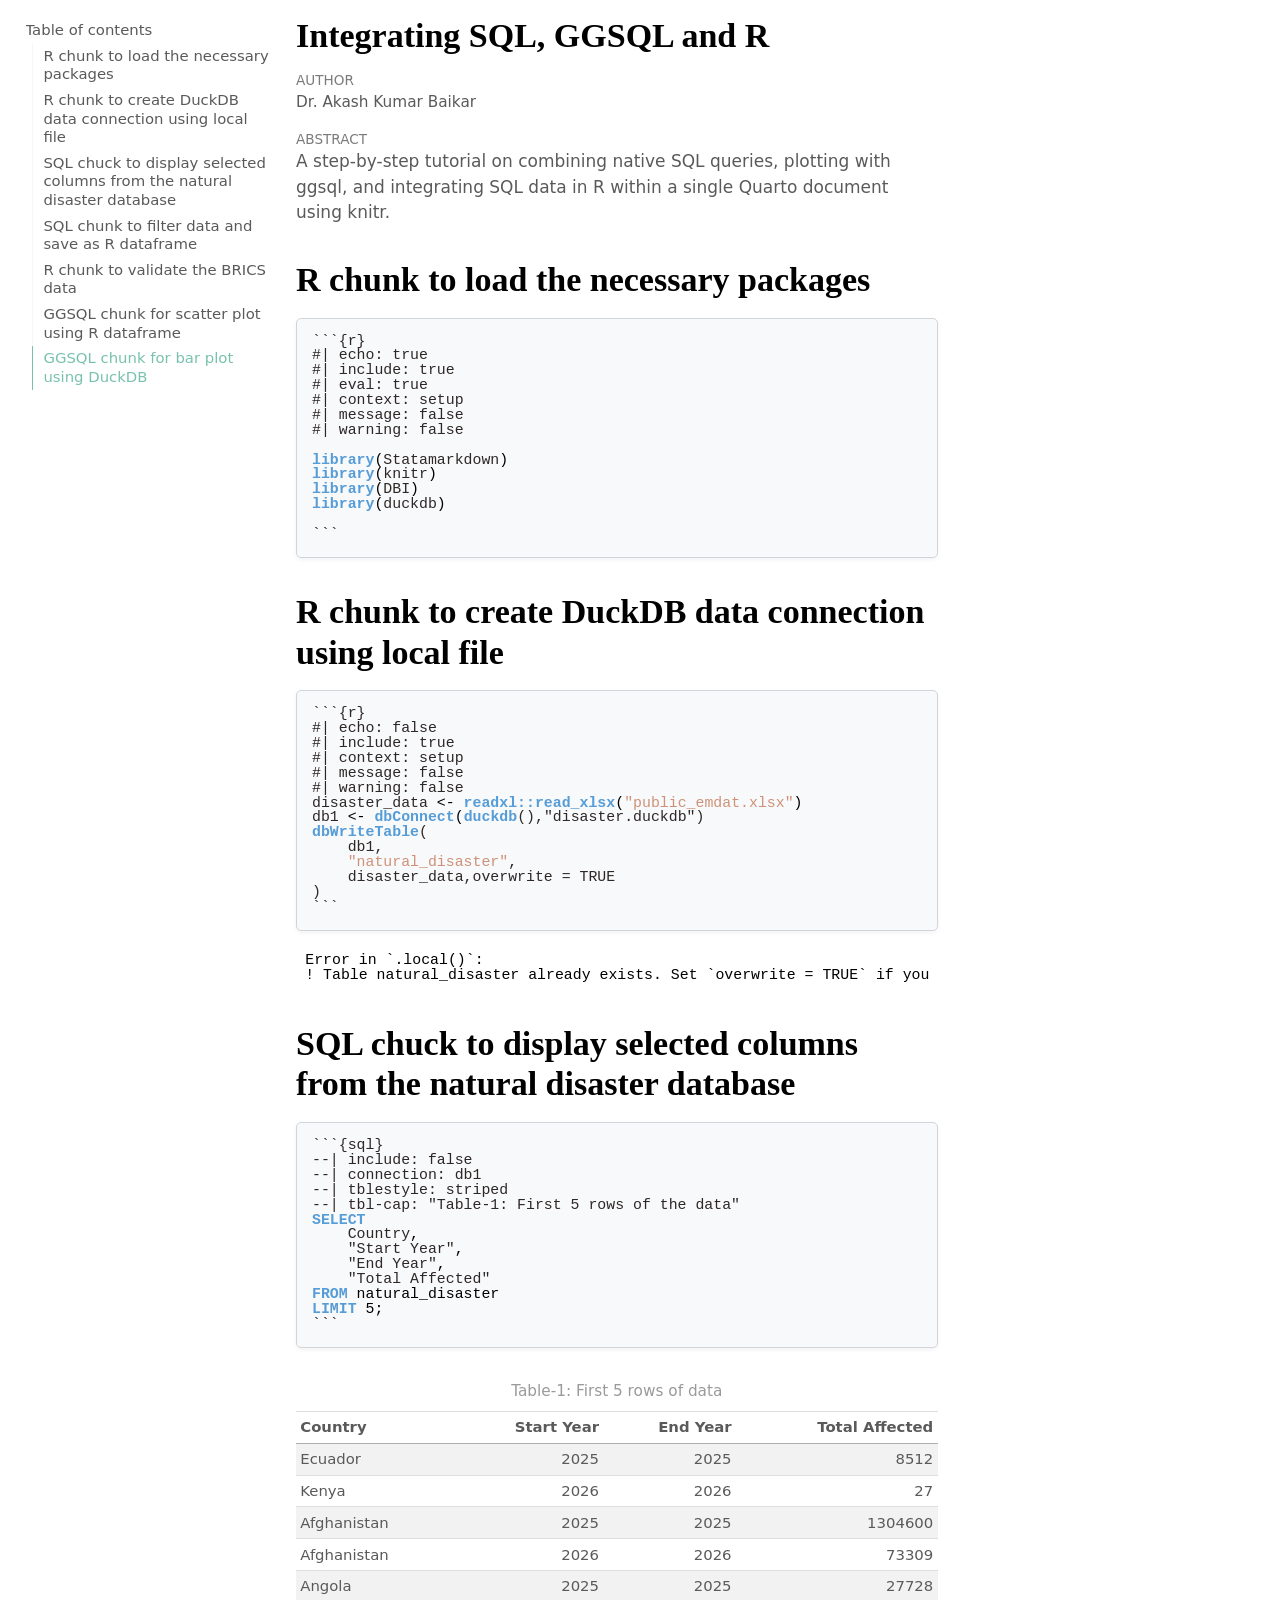
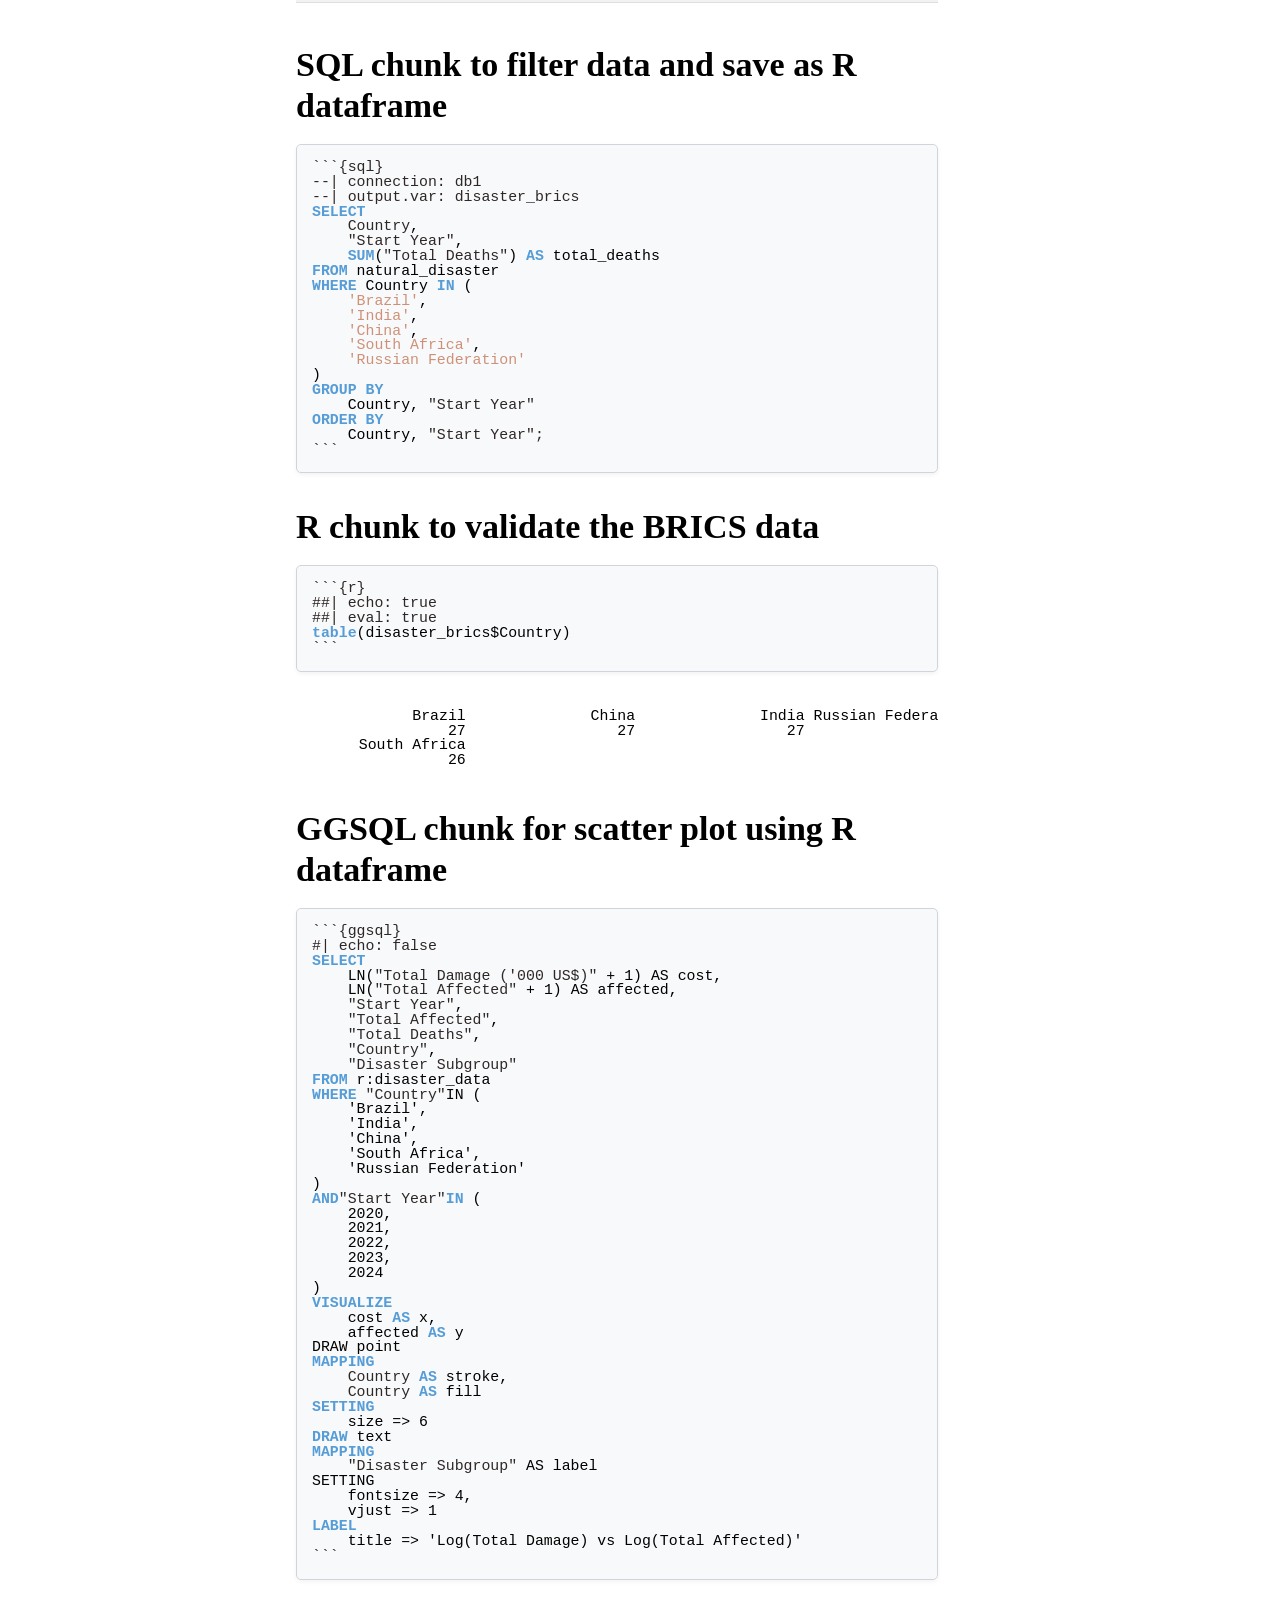
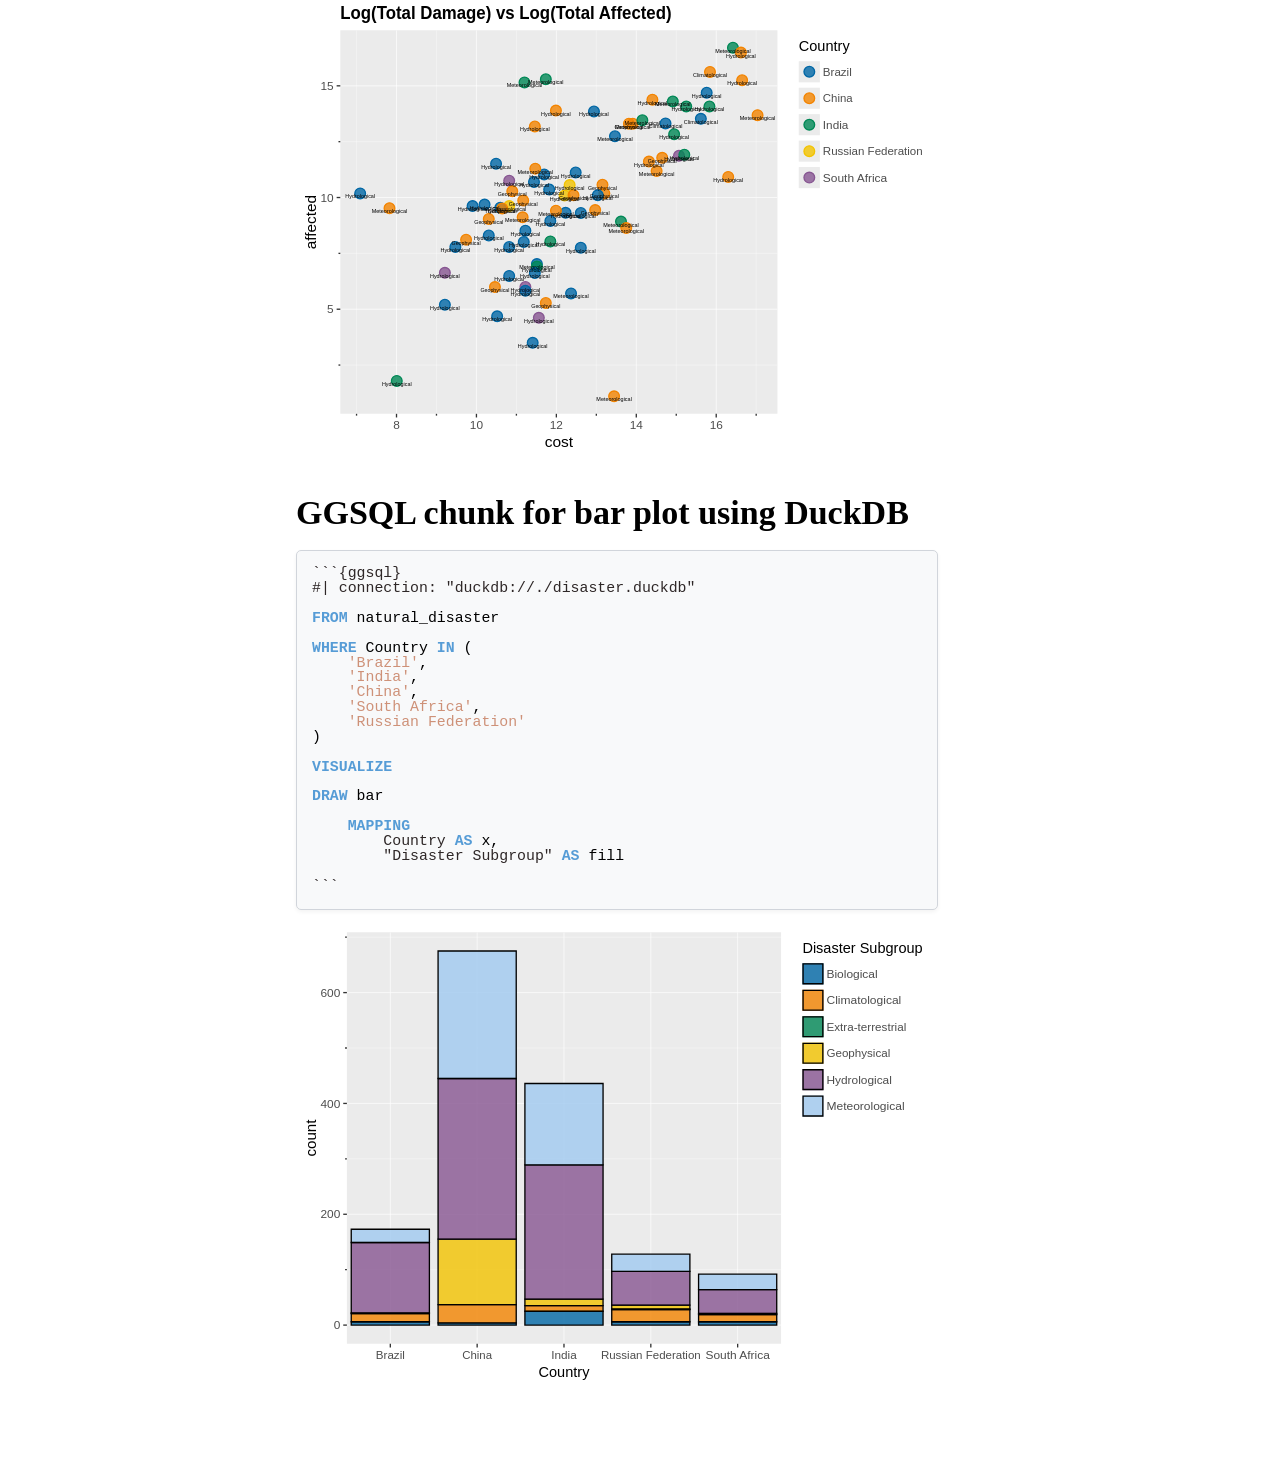
==== index.html @ 50db9569 "first commit" ====
<!DOCTYPE html>
<html xmlns="http://www.w3.org/1999/xhtml" lang="en" xml:lang="en"><head>

<meta charset="utf-8">
<meta name="generator" content="quarto-1.10.14">

<meta name="viewport" content="width=device-width, initial-scale=1.0, user-scalable=yes">

<meta name="author" content="Dr.&nbsp;Akash Kumar Baikar">

<title>Integrating SQL, GGSQL and R</title>
<style>
/* Default styles provided by pandoc.
** See https://pandoc.org/MANUAL.html#variables-for-html for config info.
*/
code{white-space: pre-wrap;}
span.smallcaps{font-variant: small-caps;}
div.columns{display: flex; gap: min(4vw, 1.5em);}
div.column{flex: auto; overflow-x: auto;}
div.hanging-indent{margin-left: 1.5em; text-indent: -1.5em;}
ul.task-list{list-style: none;}
ul.task-list li input[type="checkbox"] {
  width: 0.8em;
  margin: 0 0.8em 0.2em -1em; /* quarto-specific, see https://github.com/quarto-dev/quarto-cli/issues/4556 */ 
  vertical-align: middle;
}
</style>


<script src="index_files/libs/clipboard/clipboard.min.js"></script>
<script src="index_files/libs/quarto-html/quarto.js" type="module"></script>
<script src="index_files/libs/quarto-html/tabsets/tabsets.js" type="module"></script>
<script src="index_files/libs/quarto-html/popper.min.js"></script>
<script src="index_files/libs/quarto-html/tippy.umd.min.js"></script>
<script src="index_files/libs/quarto-html/anchor.min.js"></script>
<link href="index_files/libs/quarto-html/tippy.css" rel="stylesheet">
<link href="index_files/libs/quarto-html/quarto-syntax-highlighting-7832d8100c30e5308af25d4a964213de.css" rel="stylesheet" id="quarto-text-highlighting-styles">
<script src="index_files/libs/bootstrap/bootstrap.min.js"></script>
<link href="index_files/libs/bootstrap/bootstrap-icons.css" rel="stylesheet">
<link href="index_files/libs/bootstrap/bootstrap-4fab7da059a6feec3e3641fb57eee7e2.min.css" rel="stylesheet" append-hash="true" id="quarto-bootstrap" data-mode="light">
<link href="index_files/libs/htmltools-fill-0.5.9/fill.css" rel="stylesheet">

<script src="index_files/libs/htmlwidgets-1.6.4/htmlwidgets.js"></script>

<script src="index_files/libs/ggsql_hep-binding-0.5.2.9000/ggsql_hep.js"></script>

<link href="index_files/libs/hephaestus-svg-0.4.1/ggsql_hep.css" rel="stylesheet">

<script src="index_files/libs/hephaestus-svg-0.4.1/hephaestus-assets.js"></script>



<link rel="stylesheet" href="styles.css">
</head>

<body class="quarto-light">

<div id="quarto-content" class="page-columns page-rows-contents page-layout-article toc-left">
<div id="quarto-sidebar-toc-left" class="sidebar toc-left">
  <nav id="TOC" role="doc-toc" class="toc-active">
    <h2 id="toc-title">Table of contents</h2>
   
  <ul>
  <li><a href="#r-chunk-to-load-the-necessary-packages" id="toc-r-chunk-to-load-the-necessary-packages" class="nav-link active" data-scroll-target="#r-chunk-to-load-the-necessary-packages">R chunk to load the necessary packages</a></li>
  <li><a href="#r-chunk-to-create-duckdb-data-connection-using-local-file" id="toc-r-chunk-to-create-duckdb-data-connection-using-local-file" class="nav-link" data-scroll-target="#r-chunk-to-create-duckdb-data-connection-using-local-file">R chunk to create DuckDB data connection using local file</a></li>
  <li><a href="#sql-chuck-to-display-selected-columns-from-the-natural-disaster-database" id="toc-sql-chuck-to-display-selected-columns-from-the-natural-disaster-database" class="nav-link" data-scroll-target="#sql-chuck-to-display-selected-columns-from-the-natural-disaster-database">SQL chuck to display selected columns from the natural disaster database</a></li>
  <li><a href="#sql-chunk-to-filter-data-and-save-as-r-dataframe" id="toc-sql-chunk-to-filter-data-and-save-as-r-dataframe" class="nav-link" data-scroll-target="#sql-chunk-to-filter-data-and-save-as-r-dataframe">SQL chunk to filter data and save as R dataframe</a></li>
  <li><a href="#r-chunk-to-validate-the-brics-data" id="toc-r-chunk-to-validate-the-brics-data" class="nav-link" data-scroll-target="#r-chunk-to-validate-the-brics-data">R chunk to validate the BRICS data</a></li>
  <li><a href="#ggsql-chunk-for-scatter-plot-using-r-dataframe" id="toc-ggsql-chunk-for-scatter-plot-using-r-dataframe" class="nav-link" data-scroll-target="#ggsql-chunk-for-scatter-plot-using-r-dataframe">GGSQL chunk for scatter plot using R dataframe</a></li>
  <li><a href="#ggsql-chunk-for-bar-plot-using-duckdb" id="toc-ggsql-chunk-for-bar-plot-using-duckdb" class="nav-link" data-scroll-target="#ggsql-chunk-for-bar-plot-using-duckdb">GGSQL chunk for bar plot using DuckDB</a></li>
  </ul>
</nav>
</div>
<div id="quarto-margin-sidebar" class="sidebar margin-sidebar zindex-bottom">
</div>
<main class="content" id="quarto-document-content">

<header id="title-block-header" class="quarto-title-block default">
<div class="quarto-title">
<h1 class="title">Integrating SQL, GGSQL and R</h1>
</div>



<div class="quarto-title-meta">

    <div>
    <div class="quarto-title-meta-heading">Author</div>
    <div class="quarto-title-meta-contents">
             <p>Dr.&nbsp;Akash Kumar Baikar </p>
          </div>
  </div>
    
  
    
  </div>
  
<div>
  <div class="abstract">
    <div class="block-title">Abstract</div>
    A step-by-step tutorial on combining native SQL queries, plotting with ggsql, and integrating SQL data in R within a single Quarto document using knitr.
  </div>
</div>


</header>


<section id="r-chunk-to-load-the-necessary-packages" class="level1">
<h1>R chunk to load the necessary packages</h1>
<div class="code-box">
<pre><span class="comment">```{r}</span>
<span class="comment">#| echo: true</span>
<span class="comment">#| include: true</span>
<span class="comment">#| eval: true</span>
<span class="comment">#| context: setup</span>
<span class="comment">#| message: false</span>
<span class="comment">#| warning: false</span>

<span class="function">library</span>(<span class="column">Statamarkdown</span>)
<span class="function">library</span>(<span class="column">knitr</span>)
<span class="function">library</span>(<span class="column">DBI</span>)
<span class="function">library</span>(<span class="column">duckdb</span>)

<span class="comment">```</span>
</pre>
</div>
</section>
<section id="r-chunk-to-create-duckdb-data-connection-using-local-file" class="level1">
<h1>R chunk to create DuckDB data connection using local file</h1>
<div class="code-box">
<pre><span class="comment">```{r}</span>
<span class="comment">#| echo: false</span>
<span class="comment">#| include: true</span>
<span class="comment">#| context: setup</span>
<span class="comment">#| message: false</span>
<span class="comment">#| warning: false</span>
<span class="column">disaster_data</span> &lt;- <span class="function">readxl::</span><span class="function">read_xlsx</span>(<span class="string">"public_emdat.xlsx"</span>)
<span class="column">db1</span> &lt;- <span class="function">dbConnect</span>(<span class="column"><span class="function">duckdb</span>(),"disaster.duckdb")
<span class="function">dbWriteTable</span>(
    <span class="column">db1</span>,
    <span class="string">"natural_disaster"</span>,
    <span class="column">disaster_data</span>,overwrite = TRUE
)
<span class="comment">```</span>
</span></pre>
</div>
<div class="cell" data-context="setup">
<div class="cell-output cell-output-error">
<pre><code>Error in `.local()`:
! Table natural_disaster already exists. Set `overwrite = TRUE` if you want to remove the existing table. Set `append = TRUE` if you would like to add the new data to the existing table.</code></pre>
</div>
</div>
</section>
<section id="sql-chuck-to-display-selected-columns-from-the-natural-disaster-database" class="level1">
<h1>SQL chuck to display selected columns from the natural disaster database</h1>
<div class="code-box">
<pre><span class="comment">```{sql}</span>
<span class="comment">--| include: false</span>
<span class="comment">--| connection: db1</span>
<span class="comment">--| tblestyle: striped</span>
<span class="comment">--| tbl-cap: "Table-1: First 5 rows of the data"</span>
<span class="keyword">SELECT</span>
    <span class="column">Country</span>,
    <span class="column">"Start Year"</span>,
    <span class="column">"End Year"</span>,
    <span class="column">"Total Affected"</span>
<span class="keyword">FROM</span> natural_disaster
<span class="keyword">LIMIT</span> 5;
<span class="comment">```</span>
</pre>
</div>
<div class="cell" data-tblestyle="striped" data-tbl-cap="Table-1: First 5 rows of data">
<div class="cell-output-display">
<table class="caption-top table table-sm table-striped small">
<caption>Table-1: First 5 rows of data</caption>
<thead>
<tr class="header">
<th style="text-align: left;">Country</th>
<th style="text-align: right;">Start Year</th>
<th style="text-align: right;">End Year</th>
<th style="text-align: right;">Total Affected</th>
</tr>
</thead>
<tbody>
<tr class="odd">
<td style="text-align: left;">Ecuador</td>
<td style="text-align: right;">2025</td>
<td style="text-align: right;">2025</td>
<td style="text-align: right;">8512</td>
</tr>
<tr class="even">
<td style="text-align: left;">Kenya</td>
<td style="text-align: right;">2026</td>
<td style="text-align: right;">2026</td>
<td style="text-align: right;">27</td>
</tr>
<tr class="odd">
<td style="text-align: left;">Afghanistan</td>
<td style="text-align: right;">2025</td>
<td style="text-align: right;">2025</td>
<td style="text-align: right;">1304600</td>
</tr>
<tr class="even">
<td style="text-align: left;">Afghanistan</td>
<td style="text-align: right;">2026</td>
<td style="text-align: right;">2026</td>
<td style="text-align: right;">73309</td>
</tr>
<tr class="odd">
<td style="text-align: left;">Angola</td>
<td style="text-align: right;">2025</td>
<td style="text-align: right;">2025</td>
<td style="text-align: right;">27728</td>
</tr>
</tbody>
</table>
</div>
</div>
</section>
<section id="sql-chunk-to-filter-data-and-save-as-r-dataframe" class="level1">
<h1>SQL chunk to filter data and save as R dataframe</h1>
<div class="code-box">
<pre><span class="comment">```{sql}</span>
<span class="comment">--| connection: db1</span>
<span class="comment">--| output.var: disaster_brics</span>
<span class="keyword">SELECT</span>
    <span class="column">Country</span>,
    <span class="column">"Start Year"</span>,
    <span class="keyword">SUM</span>(<span class="column">"Total Deaths"</span>) <span class="keyword">AS</span> total_deaths
<span class="keyword">FROM</span> natural_disaster
<span class="keyword">WHERE</span> Country <span class="keyword">IN</span> (
    <span class="string">'Brazil'</span>,
    <span class="string">'India'</span>,
    <span class="string">'China'</span>,
    <span class="string">'South Africa'</span>,
    <span class="string">'Russian Federation'</span>
)
<span class="keyword">GROUP BY</span>
    Country, <span class="column">"Start Year"</span>
<span class="keyword">ORDER BY</span>
    Country, <span class="column">"Start Year";</span>
<span class="comment">```</span>
</pre>
</div>
</section>
<section id="r-chunk-to-validate-the-brics-data" class="level1">
<h1>R chunk to validate the BRICS data</h1>
<div class="code-box">
<pre><span class="comment">```{r}</span>
<span class="comment">##| echo: true</span>
<span class="comment">##| eval: true</span>
<span class="keyword">table</span>(disaster_brics$Country) 
<span class="comment">```</span>
</pre>
</div>
<div class="cell" data-context="setup">
<div class="cell-output cell-output-stdout">
<pre><code>
            Brazil              China              India Russian Federation 
                27                 27                 27                 25 
      South Africa 
                26 </code></pre>
</div>
</div>
</section>
<section id="ggsql-chunk-for-scatter-plot-using-r-dataframe" class="level1">
<h1>GGSQL chunk for scatter plot using R dataframe</h1>
<div class="code-box">
<pre><span class="comment">```{ggsql}</span>
<span class="comment">#| echo: false</span>
<span class="keyword">SELECT</span>
    <span class="column"></span>LN(<span class="column">"Total Damage ('000 US$)"</span> + 1) <span class="keyword"></span>AS cost,
    <span class="column"></span>LN(<span class="column">"Total Affected"</span> + 1) <span class="keyword"></span>AS affected,
    <span class="column">"Start Year"</span>,
    <span class="column">"Total Affected"</span>,
    <span class="column">"Total Deaths"</span>,
    <span class="column">"Country"</span>,
    <span class="column">"Disaster Subgroup"</span>
<span class="keyword">FROM</span> r:disaster_data
<span class="keyword">WHERE</span> <span class="column">"Country"</span><span class="keyword"></span>IN (
    'Brazil',
    'India',
    'China',
    'South Africa',
    'Russian Federation'
)
<span class="keyword">AND</span><span class="column">"Start Year"</span><span class="keyword">IN</span> (
    2020,
    2021,
    2022,
    2023,
    2024
)
<span class="keyword">VISUALIZE</span>
    cost <span class="keyword">AS</span> x,
    affected <span class="keyword">AS</span> y
<span class="keyword"></span>DRAW point
<span class="keyword"></span><span class="keyword">MAPPING</span>
    <span class="column">Country</span> <span class="keyword">AS</span> stroke,
    <span class="column">Country</span> <span class="keyword">AS</span> fill
<span class="keyword">SETTING</span>
    size =&gt; 6
<span class="keyword">DRAW</span> text
<span class="keyword">MAPPING</span>
    <span class="column">"Disaster Subgroup"</span> AS label
<span class="keyword"></span>SETTING
    fontsize =&gt; 4,
    vjust =&gt; 1
<span class="keyword">LABEL</span>
    title =&gt; 'Log(Total Damage) vs Log(Total Affected)'
<span class="comment">```</span>
</pre>
</div>
<div class="cell">
<ggsql-hep class="ggsql_hep html-widget html-fill-item" id="htmlwidget-74163b1aad80bc28dd02" style="display:block;width:100%;height:464px;"></ggsql-hep>
<script type="application/json" data-for="htmlwidget-74163b1aad80bc28dd02">{"x":{"hep":"SEVQSFBMT1QCAAAAAABIRUFELQAAABNfX2hlcGhhZXN0dXNfcm9vdF9fAQAAgD8AAIA/AACA\nPwAAgD8AAAUwLjQuMWZvbnQDAAAAAgAAU1RSU3IAAAAKBmNpcmNsZQZCcmF6aWwFQ2hpbmEF\nSW5kaWESUnVzc2lhbiBGZWRlcmF0aW9uDFNvdXRoIEFmcmljYQ5NZXRlb3JvbG9naWNhbAxI\neWRyb2xvZ2ljYWwOQ2xpbWF0b2xvZ2ljYWwLR2VvcGh5c2ljYWxHRU9NAQAAAABTSEVUfggA\nAAH7EBoEYmFzZRsAAAAAAAAAAAAAAAAAAAAAAAAAAAAAAAAAAAALYmxvY2tfcXVvdGWfAQAA\nAAAAAQQBAvYoXI/C9eA/AQAAAAAAAAAAAAAAAAEDAAAAAAAA8D8AAAAAAAAAAAADAAAAAAAA\n8D8AAAAAAAAAAAABAAAAAAAAAAAAAAAAAAAAAAAAAAAAAAAAAAAAAgAAAAAAAPA/AAEEAQKa\nmZmZmZnJPwEBAAAAAAAAAAAAAAAAAAAAAAAAAAAAAAAAAAAAAwAAAAAAANA/AAAAAAxicm9r\nZW5faW1hZ2VqAAAAAAABAAAAgD8AAAAAAAAAAAAAgD8AAAAAAAEAAAAAAAAA+D8AAAAAAAAA\nAAABAAAAAAAAAAAAAAAAAAAAgD8BAAAAAAAAAAhAAAAAAAAAAAhAAAAAAAAAAAhAAAAAAAAA\nAAhAAAAAAARjb2RlZwEJbW9ub3NwYWNlAAAAAQEzMzMzMzPrPwAAAAAAAAAAAAAAAAAAAQMA\nAAAAAADIPwMAAAAAAADIPwMAAAAAAADIPwMAAAAAAADIPwEEAQLsUbgeheuxPwEAAAEDAAAA\nAAAAyD8AAAAKY29kZV9ibG9ja5QBAQltb25vc3BhY2UAAAABATMzMzMzM+s/AAAAAAAAAAAB\nADMzMzMzM/c/AAAAAAEDAAAAAAAA8D8AAAAAAAAAAAADAAAAAAAA8D8AAAAAAAAAAAABAgAA\nAAAAAPA/AgAAAAAAAPA/AgAAAAAAAPA/AgAAAAAAAPA/AQQBAuxRuB6F67E/AQAAAQMAAAAA\nAADIPwAAAANkZWwcAAAAAAAAAAABAQAAAAAAAAAAAAAAAAAAAAAAAAJlbRwAAAEBAAAAAAAA\nAAAAAAAAAAAAAAAAAAAAAAAAAmgxpwEAAbwFAAABAQAAAAAAAAJAAAAAAAAAAAABADMzMzMz\nM/M/AAAAAAECAAAAAAAA8D8AAAAAAAAAAAADAAAAAAAA8D8AAAAAAAAAAAABAAAAAAAAAAAA\nAAAAAAAAAAAAAjMzMzMzM9M/AAAAAAAAAAAAAAEEAQLsUbgeheuxPwEBAAAAAAAAAAAAAAAA\nAAAAAAAAAwAAAAAAALA/AAAAAAAAAAAAAAAAAAJoMqcBAAG8BQAAAQEAAAAAAAD8PwAAAAAA\nAAAAAQAzMzMzMzPzPwAAAAABAgAAAAAAAPA/AAAAAAAAAAAAAwAAAAAAAPA/AAAAAAAAAAAA\nAQAAAAAAAAAAAAAAAAAAAAAAAAIzMzMzMzPTPwAAAAAAAAAAAAABBAEC7FG4HoXrsT8BAQAA\nAAAAAAAAAAAAAAAAAAAAAAMAAAAAAACwPwAAAAAAAAAAAAAAAAACaDNTAAG8BQAAAQEAAAAA\nAAD4PwAAAAAAAAAAAQAzMzMzMzPzPwAAAAABAgAAAAAAAPA/AAAAAAAAAAAAAwAAAAAAAPA/\nAAAAAAAAAAAAAAAAAAAAAAACaDRTAAG8BQAAAQEAAAAAAAD0PwAAAAAAAAAAAQAzMzMzMzPz\nPwAAAAABAgAAAAAAAPA/AAAAAAAAAAAAAwAAAAAAAPA/AAAAAAAAAAAAAAAAAAAAAAACaDVT\nAAG8BQAAAQEAAAAAAADwPwAAAAAAAAAAAQAzMzMzMzPzPwAAAAABAgAAAAAAAPA/AAAAAAAA\nAAAAAwAAAAAAAPA/AAAAAAAAAAAAAAAAAAAAAAACaDZfAAG8BQAAAQEAAAAAAADwPwEEAQL2\nKFyPwvXgPwEAAAAAAAAAAQAzMzMzMzPzPwAAAAABAgAAAAAAAPA/AAAAAAAAAAAAAwAAAAAA\nAPA/AAAAAAAAAAAAAAAAAAAAAAACaHJvAAAAAAAAAAAAAAAAAAAAAAAAAQMAAAAAAADwPwAA\nAAAAAAAAAAMAAAAAAADwPwAAAAAAAAAAAAAAAQQBAuxRuB6F67E/AQEAAAAAAAAAAAAAAAAA\nAAAAAAADAAAAAAAAsD8AAAAAAAAAAAAAAAAAA2ltZxwAAAAAAAAAAAAAAAAAAAEBAAAAAAAA\nAAAAAAAABGxpbmscAAAAAAABAwAAAAAAAAAAAAAAAAAAAAAAAAAAAARsaXN0YwAAAAAAAAAA\nAAAAAAAAAAAAAAEDAAAAAAAA8D8AAAAAAAAAAAADAAAAAAAA8D8AAAAAAAAAAAABAAAAAAAA\nAAAAAAAAAAAAAAAAAAAAAAAAAAAAAgAAAAAAAABAAAAAAAAAAAlsaXN0X2l0ZW00AAAAAAAA\nAAAAAAAAAAAAAAAAAAAAAAAAAAEGA+KAogPil6YD4paqA+KWqwPigKMD4oGDAA5saXN0X2l0\nZW1fYm9keRsAAAAAAAAAAAAAAAAAAAAAAAAAAAAAAAAAAAAMbGlzdF9vcmRlcmVkYwAAAAAA\nAAAAAAAAAAAAAAAAAAEDAAAAAAAA8D8AAAAAAAAAAAADAAAAAAAA8D8AAAAAAAAAAAABAAAA\nAAAAAAAAAAAAAAAAAAAAAAAAAAAAAAAAAgAAAAAAAABAAAAAAAAAAAdvdXRsaW5lJgAAAAAA\nAQEAAAAAAQIBAwAAAAAAALA/AAAAAAAAAAAAAAAAAAAACXBhcmFncmFwaD8AAAAAAAAAAAAA\nAAAAAAAAAAABAAAAAAAAAAAAAAAAAAAAAAAAAwAAAAAAAPA/AAAAAAAAAAAAAAAAAAAAAAAG\nc3Ryb25nHQABvAUAAAAAAAAAAAAAAAAAAAAAAAAAAAAAAAAAA3N1Yi4AAAAAAQIAAAAAAADg\nPwAAAAABApqZmZmZmcm/AAAAAAAAAAAAAAAAAAAAAAEEA3N1cC4AAAAAAQIAAAAAAADgPwAA\nAAABAgAAAAAAAPA/AAAAAAAAAAAAAAAAAAAAAAEECXVuZGVybGluZRwAAAAAAAAAAQEAAAAA\nAAAAAAAAAAAAAAAAAAAAVEhFTcYFAADECzAAAIA/AACAPwAAgD8AAIA/AAAAAAAAAAAAAAAA\nAACAP83MTD5mZuY+mplZPwAAgD9nBgAAAAAAAAECAQAAAAAAAAAmQAEBAQEBAAAAAAABATMz\nMzMzM/M/AQAAAAAAAAAAAAEAAQABAAAAAAAAAAAAAAAAAAAAAAAAAAAAAAAAAAAAAAAAAAAA\nAAAAAAEAAAAAAAAA8D8BARIBAgEAAAAAAAAA8D8BAAEAAQEaAQEBAgEAAAAAAAAA8D8BAAEA\nAAAAAAAAAAACRQgAAbwFAAAAAAABATMzMzMzM/M/AQABAAAAAAAAAQAAAAAAAAAAAAAAAAAA\nAAAAAAAAAAAAAAAWQAAAAAAAAAAAAAAAAAI6BgAAAAAAAAAAAQABAAAAAAAAAQAAAAAAAAAA\nAAAAAAAAAAAAAAAAAAAAAAAWQAAAAAAAAAAAAAAAAAJDBgAAAAAAAAABAZqZmZmZmek/AQIB\nAAAAAAAAAQAAAAAAAAAWQAAAAAAAAAAAAAAAAAAAAAAAAAAAAAAAAAAAAAAAAAACDwEBAAEA\nAAAAAAAAAAAAAAAAAAAAAAAAAAAAAAAAAAAAAAAAAAAAAAAAAAAAAAAAAAAAAAAAAAAAAAAW\nQAAAAAAAAAAWQAAAAAAAAAAWQAAAAAAAAAAWQAIaAQQBAnsUrkfherQ/AQABAAAAAAAAAAAA\nAAABEwIPAQEBAAAAAAAAAOA/AAAAAAATAg8BAQEAAAAAAAAA0D8AAAAAAPkBtQECHwYAAAAA\nAAABAgEAAAAAAAAAJkAAAAEBAAAAAAAAAAACKQYAAAAAAAABBAECZmZmZmZm5j8BAQGamZmZ\nmZnpPwAAAAAAAAAAAAAAAQIdAQQBApqZmZmZmek/AQEAAAAAAAAA8D8BAAEAAQECHQEEAQKa\nmZmZmZnpPwEBAAAAAAAAAPA/AQABAAEBAQAAAAAAAAAGQAEAAAAAAAAA9j8BAJqZmZmZmQFA\nAQAAAAAAAAAGQAEACgAAAAAAAAAAAAAKAAAAAAAAAAAAAAoAAAAAAAAAAAAACgAAAAAAAAAA\nAAAKAAAAAAAAAAAAAAoAAAAAAAAAAAAAsQEBAAAAAAAAAAAAAAAAAAAAAAAAAAAAAAAAAAAA\nAAAAAAAAAAAAAAAAAAAAAAAYQAAAAAAAAAAYQAAAAAAAAAAYQAAAAAAAAAAYQAAKAAABAQEA\nAAAAADcCGgEEAQJ7FK5H4Xq0PwEAAQAAAAAAAAAAAAAAAK5H4XoUri9AAK5H4XoUri9AAAAA\nAAAAABBAIgAAAAAAAABZQACuR+F6FK4vQAIOAAABAAAAAAAAAAAAAAAAAAAAAAAAACRAAAAA\nAAAAACRAIgIaAQQBAjMzMzMzM8M/AQABAAAAAAAAAAAAAAAAAAAAAAAyAioGAAAAAAAAAQQB\nAs3MzMzMzOw/AQEBmpmZmZmZ6T8AAAEBAAAAAAAAAAAAAAAAAAAAAAAAAAAAFkAAAAAAAAAA\nFkAAAAAAAAAAFkAAAAAAAAAAFkDSAhMAAAAAAAAUQAAAAAAAAAAAAPA/CwAAAAAAAADwPwAB\nCwAAAAAAAADwPwABDAAAAAAAAAAA8D8AAQwAAAAAAAAAAPA/AAEMAAAAAAAAAADwPwABDAAA\nAAAAAAAA8D8AAQsAAAAAAAAA8D8AAQwAAAAAAAAAAPA/AAEMAAAAAAAAAADwPwABOgAAAAAA\nAChAkAMBAgAAAAAAAOA/AAAAAAAA4D8AAAAAAAAAAPA/AAAAAAAAAAAAAAAAAAAAAADwPwAy\nAAAAAAAAGEAAAAAAAABYQJADAQIAAAAAAAAAAPA/AAAAAAAAAAAAAAAAAAAAAADwPwA6AAAA\nAAAAKECQAwECAAAAAAAA4D8AAAAAAADgPwAAAAAAAAAA8D8AAAAAAAAAAAAAAAAAAAAAAPA/\nABoAAAAAAADgPwAAAAAAAOA/AAEAAAAAAADwPwAAAAAAAOA/BWVuLVVTAFNDQUzgAgAACwRm\naWxsqAEBAAEBBQIBAgICAwIEAgUBAgUAAAAAz87OPqalJT8AAIA/9PNzP4WEBD8AAAAAAACA\nPwAAAACJiAg/raysPgAAgD/083M/xMNDPwAAAAAAAIA/iIcHP62srD6TkhI/AACAPwABAQUC\nAQICAgMCBAIFBQZCcmF6aWwFQ2hpbmEFSW5kaWESUnVzc2lhbiBGZWRlcmF0aW9uDFNvdXRo\nIEFmcmljYQAAAAAIZm9udHNpemUKBAAAAAAAAAAAAApmb250d2VpZ2h0CgQAAAAAAAAAAAAF\naGp1c3QKBAAAAAAAAAAAAAZpdGFsaWMKBAAAAAAAAAAAAAVsYWJlbAoEAAAAAAAAAAAABHBv\nczGRAQAAAQDFHvFT/F8aQDnuLVUUiDFAAAABAQUBAAAAAAAAIEABAAAAAAAAJEABAAAAAAAA\nKEABAAAAAAAALEABAAAAAAAAMEAFATgCMTACMTICMTQCMTYBAAYBAAAAAAAAHEABAAAAAAAA\nIkABAAAAAAAAJkABAAAAAAAAKkABAAAAAAAALkABAAAAAAAAMUAAAAAEcG9zMl4AAAEAcEZj\nJjBe1D8SURWcenwxQAAAAQEDAQAAAAAAABRAAQAAAAAAACRAAQAAAAAAAC5AAwE1AjEwAjE1\nAQADAQAAAAAAAARAAQAAAAAAAB5AAQAAAAAAAClAAAAACHJvdGF0aW9uCgQAAAAAAAAAAAAG\nc3Ryb2tlqAEBAAEBBQIBAgICAwIEAgUBAgUAAAAAz87OPqalJT8AAIA/9PNzP4WEBD8AAAAA\nAACAPwAAAACJiAg/raysPgAAgD/083M/xMNDPwAAAAAAAIA/iIcHP62srD6TkhI/AACAPwAB\nAQUCAQICAgMCBAIFBQZCcmF6aWwFQ2hpbmEFSW5kaWESUnVzc2lhbiBGZWRlcmF0aW9uDFNv\ndXRoIEFmcmljYQAAAAAFdmp1c3QKBAAAAAAAAAAAAENPTVCUAQAATQETX19oZXBoYWVzdHVz\nX3Jvb3RfXwEBAQEAAAAAAADwPwEBAAAAAAAA8D8ABgAAAAAAAAYAAAAAAAABEQEBAQEAC2dn\nc3FsX3BhbmVsARNfX2hlcGhhZXN0dXNfcm9vdF9fmgIBKExvZyhUb3RhbCBEYW1hZ2UpIHZz\nIExvZyhUb3RhbCBBZmZlY3RlZCkAAAAAAQRjb3N0AQhhZmZlY3RlZAJpAQEHQ291bnRyeQRm\naWxsAFMBUAAFBGZpbGwABGZpbGwMZmlsbF9vcGFjaXR5AQGamZmZmZnpPwlsaW5ld2lkdGgB\nAQAAAAAAAPA/BXNoYXBlAQIABHNpemUBAQAAAAAAABRAAAAAAAABbwEBB0NvdW50cnkGc3Ry\nb2tlAFcBVAAFDGZpbGxfb3BhY2l0eQEBmpmZmZmZ6T8JbGluZXdpZHRoAQEAAAAAAADwPwVz\naGFwZQECAARzaXplAQEAAAAAAAAUQAZzdHJva2UABnN0cm9rZQAAAAAAAQIBE19faGVwaGFl\nc3R1c19yb290X19QTE9UQTIAAAELZ2dzcWxfcGFuZWwBsWQLZ2dzcWxfcGFuZWwEBGZpbGwE\nZmlsbAZzdHJva2UGc3Ryb2tlAXgEcG9zMQF5BHBvczIAAAAAAAAAAgkBBHBvczEAAgAJAQRw\nb3MyAAAAAAABAAAAAALLIgVwb2ludAAIBGZpbGwBBfABAwICBQMFAgMCAQMDAwIDAwEFAgEE\nAgIEAgMBAgEDAgECAgMBAwIDAwMFBQEFAwICAgIDAwQEAwMDAwQBAwMCAwICAgIFAwIBAQEB\nAQIBAwEBAgMFAgMBAgIBAgICBQEBAgMDAQQDAgQCAgIBBQUFAwEEAwUCAQMFAgIDAgICAwIF\nAgEFAQEDBAICAwIFAQIBAQUBAwMDAwMDAwEDAgEDAgMDAwMFAgEDAQICAgUBAQICAwIDAgEB\nAQIDAgICAwQEAgQCAwICBQEFAQMFAgEDAQMBAQIFAQEBAQECAwUCAgEBBAIDAgUCAwMDAgMD\nAwIBDGZpbGxfb3BhY2l0eQIBmpmZmZmZ6T8JbGluZXdpZHRoAgEAAAAAAADwPwVzaGFwZQIC\nAARzaXplAgEAAAAAAAAUQAZzdHJva2UBBfABAwICBQMFAgMCAQMDAwIDAwEFAgEEAgIEAgMB\nAgEDAgECAgMBAwIDAwMFBQEFAwICAgIDAwQEAwMDAwQBAwMCAwICAgIFAwIBAQEBAQIBAwEB\nAgMFAgMBAgIBAgICBQEBAgMDAQQDAgQCAgIBBQUFAwEEAwUCAQMFAgIDAgICAwIFAgEFAQED\nBAICAwIFAQIBAQUBAwMDAwMDAwEDAgEDAgMDAwMFAgEDAQICAgUBAQICAwIDAgEBAQIDAgIC\nAwQEAgQCAwICBQEFAQMFAgEDAQMBAQIFAQEBAQECAwUCAgEBBAIDAgUCAwMDAgMDAwIBAXgB\nAPABAAAAAAAA+H8AAAAAAAD4f+b0A8YSpjBAAAAAAAAA+H8jm5kAfoIoQBq2fNlUcyZAAAAA\nAAAA+H8AAAAAAAD4f0xHiULHTipAAAAAAAAA+H8AAAAAAAD4fwAAAAAAAPh/AAAAAAAA+H/8\nveELfc4sQAAAAAAAAPh/AAAAAAAA+H94fKBKtuEpQO0Z1PABUCZAwzALmABnKkAAAAAAAAD4\nfwAAAAAAAPh/AAAAAAAA+H8AAAAAAAD4fwAAAAAAAPh/M9ituP1LLUAAAAAAAAD4fwAAAAAA\nAPh/AAAAAAAA+H/M9lJ5nM4jQAAAAAAAAPh//1aBaTOeJEAWYdeAJ3YoQAAAAAAAAPh/AAAA\nAAAA+H8AAAAAAAD4fwAAAAAAAPh/AAAAAAAA+H8AAAAAAAD4fwAAAAAAAPh/AAAAAAAA+H8A\nAAAAAAD4fwAAAAAAAPh/AAAAAAAA+H/IBgq2rnYtQAAAAAAAAPh/AAAAAAAA+H+XXcgl6Eww\nQAAAAAAAAPh/AAAAAAAA+H8AAAAAAAD4fwAAAAAAAPh/AAAAAAAA+H8AAAAAAAD4fwAAAAAA\nAPh/OgsQS24DIEAAAAAAAAD4fwAAAAAAAPh/AAAAAAAA+H8MAMiZvKMlQAAAAAAAAPh/AAAA\nAAAA+H/WtHe8l2cmQLQJEfVuwiRAAAAAAAAA+H8AAAAAAAD4f7sVZlZ1di5AAAAAAAAA+H/t\nGdTwAVAmQAwAyJm8oyVAAAAAAAAA+H8AAAAAAAD4fxNtIfTYhS9ACVzR6Rs5KUDeuBcx5bIn\nQAAAAAAAAPh/AAAAAAAA+H+6IUMPbvEpQCa6iIL4YydAcEgwFt94J0AAAAAAAAD4f/Xf4nYX\nXRxAAAAAAAAA+H8AAAAAAAD4fwAAAAAAAPh/AAAAAAAA+H8AAAAAAAD4fwAAAAAAAPh/AAAA\nAAAA+H9SfwM3V9IrQPaULXqfBidAAAAAAAAA+H/sxiYvARgjQAAAAAAAAPh/AAAAAAAA+H8A\nAAAAAAD4fwAAAAAAAPh/NMLZjTtMH0CbQ1DI0E0sQKPvFPQH1C1ASCyXbBDyIkAAAAAAAAD4\nf2vnmcfR5C1AmppG2m4ELUAAAAAAAAD4fwAAAAAAAPh/a+eZx9HkLUAAAAAAAAD4f9XFM8+t\n0CZAAAAAAAAA+H+R6/zI9CIuQAAAAAAAAPh/AAAAAAAA+H9CTw6Xd+EmQAAAAAAAAPh/jXKr\nB06ALkAAAAAAAAD4f0HnUr5JFypADADImbyjJUAAAAAAAAD4fwAAAAAAAPh/AAAAAAAA+H8A\nAAAAAAD4fwAAAAAAAPh/AAAAAAAA+H8WLzugH+0kQF2OILuO4ypAAAAAAAAA+H9nABElFp4t\nQELY+9a+ayJAAAAAAAAA+H8AAAAAAAD4fwAAAAAAAPh/AAAAAAAA+H8AAAAAAAD4fwAAAAAA\nAPh/bRIQ7ViqKEAAAAAAAAD4fwAAAAAAAPh/3rgXMeWyJ0AAAAAAAAD4fwAAAAAAAPh/AAAA\nAAAA+H8vlL9i8pErQBq2fNlUcyZACVzR6Rs5KUAAAAAAAAD4fwwAyJm8oyVAAAAAAAAA+H9C\n2PvWvmsiQODDDi0PazBA0yn0Ze87K0AAAAAAAAD4fx4BbfwrqS9AEHrU4f+bKkAatnzZVHMm\nQAAAAAAAAPh/cEgwFt94J0CISm5ifTElQPaULXqfBidANi9s8nP6J0AAAAAAAAD4fwAAAAAA\nAPh/AAAAAAAA+H8AAAAAAAD4fwAAAAAAAPh/ZugX2CPLJUAA/UlNbl4mQAAAAAAAAPh/vpfO\nww2kJ0BfYLtAeEolQAAAAAAAAPh/AAAAAAAA+H8AAAAAAAD4f53C0gFTZy5AQtj71r5rIkBx\nCALzZ3sjQAAAAAAAAPh/AAAAAAAA+H82L2zyc/onQJ3C0gFTZy5ABGu0QKzELkCj7xT0B9Qt\nQJPzMxOTCSVAw4Jg74v7JEAAAAAAAAD4fwAAAAAAAPh/PddR6bjxJkAAAAAAAAD4fywyb1Ru\nnjBAAAAAAAAA+H/E3lcCg2koQAAAAAAAAPh/AAAAAAAA+H8AAAAAAAD4f9Bj6L/C2yhAAAAA\nAAAA+H9uNgeOIX8rQJ+Pch9FVyZAAAAAAAAA+H+j7xT0B9QtQAggcnCaHydAgbaEFUJoJEAA\nAAAAAAD4fwAAAAAAAPh/4q1D35LZLkDx72F02BIqQAAAAAAAAPh/purlmKj3KEAAAAAAAAD4\nfwAAAAAAAPh/AAAAAAAA+H+JX20Q9K8vQAAAAAAAAPh//1aBaTOeJEClwXpuXOwmQAAAAAAA\nAPh/AAAAAAAA+H8AAAAAAAD4f6XBem5c7CZAAAAAAAAA+H8AAAAAAAD4fwAAAAAAAPh/7X1x\njM0IMUC72ZeWke4qQIDDcqYUvChAAAAAAAAA+H/I7R27iqErQAAAAAAAAPh/AAAAAAAA+H8A\nAAAAAAD4f+d5PkzwoSxAAAAAAAAA+H8AAAAAAAD4fwAAAAAAAPh/AAAAAAAA+H8AAAAAAAD4\nfwAAAAAAAPh/AAAAAAAA+H8AAAAAAAD4f0V1/tsrOy9AAXkBAPABojwBB5nrG0AQv7V9dWwm\nQI1yqwdOgC5A+3Ggf01oFUAAAAAAAAD4f5wRPwbR+RdAAAAAAAAA+H8zje33QcAJQPumXxTl\nJCVAgX3Rpl4OKkAAAAAAAAD4f6e71xbKHAVAAAAAAAAA+H8RVmR8+8IsQI+heiA+kCBAmgqq\n1huBHkCZmWteu7MrQAAAAAAAAPh/XOvgNqteJEB8DAVVUr4aQJ4Ml7YU1BZAqWsV/qipGkA6\nCxBLbgMgQI+BX8NRfBpAwvq3dYaOJ0AAAAAAAAD4fzoLEEtuAyBAeSnH+WVPEEC2if6XUzsj\nQIAP94ReNRdAYOxqahgTIkC2HIg3LKEiQAAAAAAAAPh/AAAAAAAA+H8nNy3HjSQwQMz2Unmc\nziNAAAAAAAAA+H8QetTh/5sqQDFCpiWloBlACwOteuqT8T/NGvDqlBAKQBKnRPEA/B1Aph3+\nD3xrHEBNiif1x6IqQCOo13Nm7SFAtge532kdLUADSnCkPtglQJgptFsmtSFAJGqCVS5iG0D1\n3+J2F10cQKN4USY8niRA+dX8wecIIUDaWNdo4fkiQDwyTIcOYBFAAiAq+gur/D8eNryspj4q\nQIMVIH+ZiBhAZPjknJCiG0C2if6XUzsjQLu9Yoc6SSJAAAAAAAAA+H/AfLjHaE4uQAAAAAAA\nAPh/AAAAAAAA+H/4pAd+5EESQAAAAAAAAPh/AAAAAAAA+H9wirKVgToiQACFmZ7mfyVAEPcy\nRM6AJkBaK5FIzngLQJ01Bs2UYS1Akwmu+BEBH0B0+xA+eeYhQKZY6Wg3PxlA5JEJFQJXJ0C3\nJbvW7OAiQEQlDizfESZASGopRfWWLkCe0Nc8FVooQFc5iqrcXiRAAAAAAAAA+H+3nJe0fscm\nQPnV/MHnCCFAAAAAAAAA+H8AAAAAAAD4f0LBUx4rHxRAzPZSeZzOI0AQetTh/5sqQBhe5AiX\nFRxAmynshTseMEAAAAAAAAD4f0w3f7fjLhNAMBSowXYkIECzcHPzWngTQIn60KoZ/RVA/RU6\ngaQLI0BPuZJVCesqQIKUMykfmixAV1oyrnIiH0ASCxe85rwTQFcrkbJbqylAAP1JTW5eJkAG\nCI9B8QMgQMHLojxghhhAAAAAAAAA+H/vOfr+Qi72P9G41fTY+AtAEgsXvOa8E0AJIGLLM7sn\nQNcGh9cd8hRApcF6blzsJkA4ph6VSWIlQDUMFDFRyh5AVxV1SV4oLEB0ucIgw0oVQAAAAAAA\nAPh/V1oyrnIiH0AfSE05FqoFQCEYYf3N3RhAEl4OFco2G0C/upOPlBAbQPBR04+VNhVAGWyz\n73ecJ0CR43N7QvcXQAsDrXrqk/E/AAAAAAAA+H8AAAAAAAD4f6JF+8x3hBpAIRhh/c3dGEBM\nuEBFKZgZQOKh1FUQGhZAtwqVCUeKJEBivuDy/rQWQA44EmymFCRAPhGL5pYcJUDg+rgArX8Y\nQFdaMq5yIv8/NjH9v7kSIEAAAAAAAAD4f/DgN1qPEiBA8FHTj5U2FUAAAAAAAAD4f/nV/MHn\nCCFAnqZ6ChmdIkDwUdOPlTYVQGBD8DqA9hlAAAAAAAAA+H8AAAAAAAD4f/sNBLW0tDBA1PHL\nJHjYIUDn0K/GzuknQCKxPk/fJyxAAAAAAAAA+H+GMbce11AXQAvHBVQiBSBAp7vXFsocFUDs\nxiYvARgjQGT45JyQohtAKyGnKPLIK0BEc6sSVU4rQMr3gxC3MChAXXTrJIqcIkBcrEof6G8m\nQCmhuyFzLCJA1w8biV+NJEAt0YVceQUgQAAAAAAAAPh/QOp9Oi63JED2K10w8AYjQAAAAAAA\nAPh/AjOAwwV3IUD4MmAoYN8lQAAAAAAAAPh/K49GzkLLFEBj20JV7DcgQOOrCXO6PiNAAAAA\nAAAA+H9QLJu2A9MiQEmxuik41idAAAAAAAAA+H8AAAAAAAD4f8RQwJuAuhJA9pQtep8GJ0AL\nA6166pMBQIyKraBf3iFAbPcCKUyWJkCTgEmuRvohQCcick9afTBA6ZZyQa0/E0A3B/+h9Csk\nQEw3f7fjLhNAPrDwvNEgKUCx5jnb+NIgQBi4FTZQNCRABUb76Uf8HEAe1MMq60IhQF6bMV/6\nuSNAl13IJehMMEAAAAAAAAD4fzG6GyfidRJAUdV7YARfI0AAAAAAAAD4f/BR04+VNhVAAAAA\nAAAA+H/oPAViZjIkQAAAAAAAAPh/+EfwOmM9JkCS/mLkSi8rQCGE81pyZyNAx7rzLj+KI0D3\nD6ylYj8vQGT45JyQohtA2keu4t6ZIECPgV/DUXwaQLuHRrBlcSBAE2VlUVMzHEChsNcwetQb\nQNJMDRV8XCpAQtj71r5rIkBTADjOsREUQBALH9q+MidApcCOLh1gK0DY5afdFHwpQJ4Ml7YU\n1BZAAAAAAAAA+H8QE5rK1ZwqQBLowMKrUhFAsEWMSJD+IEDQ0o6CJhQjQBDyywBzNydAKubp\nCNtAJEDNQbpdwh8tQB27MlqNoStAxZM/qgKbH0DvMN4uObEsQL5cJcEeCxJAQfvSpazKL0AA\nAAAAAAD4fyPA3fjSCitAi0EEdGV4dAAMCGFuY2hvcl94AwDwAQAAAAAAAOA/AAAAAAAA4D8A\nAAAAAADgPwAAAAAAAOA/AAAAAAAA4D8AAAAAAADgPwAAAAAAAOA/AAAAAAAA4D8AAAAAAADg\nPwAAAAAAAOA/AAAAAAAA4D8AAAAAAADgPwAAAAAAAOA/AAAAAAAA4D8AAAAAAADgPwAAAAAA\nAOA/AAAAAAAA4D8AAAAAAADgPwAAAAAAAOA/AAAAAAAA4D8AAAAAAADgPwAAAAAAAOA/AAAA\nAAAA4D8AAAAAAADgPwAAAAAAAOA/AAAAAAAA4D8AAAAAAADgPwAAAAAAAOA/AAAAAAAA4D8A\nAAAAAADgPwAAAAAAAOA/AAAAAAAA4D8AAAAAAADgPwAAAAAAAOA/AAAAAAAA4D8AAAAAAADg\nPwAAAAAAAOA/AAAAAAAA4D8AAAAAAADgPwAAAAAAAOA/AAAAAAAA4D8AAAAAAADgPwAAAAAA\nAOA/AAAAAAAA4D8AAAAAAADgPwAAAAAAAOA/AAAAAAAA4D8AAAAAAADgPwAAAAAAAOA/AAAA\nAAAA4D8AAAAAAADgPwAAAAAAAOA/AAAAAAAA4D8AAAAAAADgPwAAAAAAAOA/AAAAAAAA4D8A\nAAAAAADgPwAAAAAAAOA/AAAAAAAA4D8AAAAAAADgPwAAAAAAAOA/AAAAAAAA4D8AAAAAAADg\nPwAAAAAAAOA/AAAAAAAA4D8AAAAAAADgPwAAAAAAAOA/AAAAAAAA4D8AAAAAAADgPwAAAAAA\nAOA/AAAAAAAA4D8AAAAAAADgPwAAAAAAAOA/AAAAAAAA4D8AAAAAAADgPwAAAAAAAOA/AAAA\nAAAA4D8AAAAAAADgPwAAAAAAAOA/AAAAAAAA4D8AAAAAAADgPwAAAAAAAOA/AAAAAAAA4D8A\nAAAAAADgPwAAAAAAAOA/AAAAAAAA4D8AAAAAAADgPwAAAAAAAOA/AAAAAAAA4D8AAAAAAADg\nPwAAAAAAAOA/AAAAAAAA4D8AAAAAAADgPwAAAAAAAOA/AAAAAAAA4D8AAAAAAADgPwAAAAAA\nAOA/AAAAAAAA4D8AAAAAAADgPwAAAAAAAOA/AAAAAAAA4D8AAAAAAADgPwAAAAAAAOA/AAAA\nAAAA4D8AAAAAAADgPwAAAAAAAOA/AAAAAAAA4D8AAAAAAADgPwAAAAAAAOA/AAAAAAAA4D8A\nAAAAAADgPwAAAAAAAOA/AAAAAAAA4D8AAAAAAADgPwAAAAAAAOA/AAAAAAAA4D8AAAAAAADg\nPwAAAAAAAOA/AAAAAAAA4D8AAAAAAADgPwAAAAAAAOA/AAAAAAAA4D8AAAAAAADgPwAAAAAA\nAOA/AAAAAAAA4D8AAAAAAADgPwAAAAAAAOA/AAAAAAAA4D8AAAAAAADgPwAAAAAAAOA/AAAA\nAAAA4D8AAAAAAADgPwAAAAAAAOA/AAAAAAAA4D8AAAAAAADgPwAAAAAAAOA/AAAAAAAA4D8A\nAAAAAADgPwAAAAAAAOA/AAAAAAAA4D8AAAAAAADgPwAAAAAAAOA/AAAAAAAA4D8AAAAAAADg\nPwAAAAAAAOA/AAAAAAAA4D8AAAAAAADgPwAAAAAAAOA/AAAAAAAA4D8AAAAAAADgPwAAAAAA\nAOA/AAAAAAAA4D8AAAAAAADgPwAAAAAAAOA/AAAAAAAA4D8AAAAAAADgPwAAAAAAAOA/AAAA\nAAAA4D8AAAAAAADgPwAAAAAAAOA/AAAAAAAA4D8AAAAAAADgPwAAAAAAAOA/AAAAAAAA4D8A\nAAAAAADgPwAAAAAAAOA/AAAAAAAA4D8AAAAAAADgPwAAAAAAAOA/AAAAAAAA4D8AAAAAAADg\nPwAAAAAAAOA/AAAAAAAA4D8AAAAAAADgPwAAAAAAAOA/AAAAAAAA4D8AAAAAAADgPwAAAAAA\nAOA/AAAAAAAA4D8AAAAAAADgPwAAAAAAAOA/AAAAAAAA4D8AAAAAAADgPwAAAAAAAOA/AAAA\nAAAA4D8AAAAAAADgPwAAAAAAAOA/AAAAAAAA4D8AAAAAAADgPwAAAAAAAOA/AAAAAAAA4D8A\nAAAAAADgPwAAAAAAAOA/AAAAAAAA4D8AAAAAAADgPwAAAAAAAOA/AAAAAAAA4D8AAAAAAADg\nPwAAAAAAAOA/AAAAAAAA4D8AAAAAAADgPwAAAAAAAOA/AAAAAAAA4D8AAAAAAADgPwAAAAAA\nAOA/AAAAAAAA4D8AAAAAAADgPwAAAAAAAOA/AAAAAAAA4D8AAAAAAADgPwAAAAAAAOA/AAAA\nAAAA4D8AAAAAAADgPwAAAAAAAOA/AAAAAAAA4D8AAAAAAADgPwAAAAAAAOA/AAAAAAAA4D8A\nAAAAAADgPwAAAAAAAOA/AAAAAAAA4D8AAAAAAADgPwAAAAAAAOA/AAAAAAAA4D8AAAAAAADg\nPwAAAAAAAOA/AAAAAAAA4D8AAAAAAADgPwAAAAAAAOA/AAAAAAAA4D8AAAAAAADgPwAAAAAA\nAOA/AAAAAAAA4D8AAAAAAADgPwAAAAAAAOA/AAAAAAAA4D8AAAAAAADgPwAAAAAAAOA/AAAA\nAAAA4D8AAAAAAADgPwhhbmNob3JfeQMA8AEAAAAAAAAAAAAAAAAAAAAAAAAAAAAAAAAAAAAA\nAAAAAAAAAAAAAAAAAAAAAAAAAAAAAAAAAAAAAAAAAAAAAAAAAAAAAAAAAAAAAAAAAAAAAAAA\nAAAAAAAAAAAAAAAAAAAAAAAAAAAAAAAAAAAAAAAAAAAAAAAAAAAAAAAAAAAAAAAAAAAAAAAA\nAAAAAAAAAAAAAAAAAAAAAAAAAAAAAAAAAAAAAAAAAAAAAAAAAAAAAAAAAAAAAAAAAAAAAAAA\nAAAAAAAAAAAAAAAAAAAAAAAAAAAAAAAAAAAAAAAAAAAAAAAAAAAAAAAAAAAAAAAAAAAAAAAA\nAAAAAAAAAAAAAAAAAAAAAAAAAAAAAAAAAAAAAAAAAAAAAAAAAAAAAAAAAAAAAAAAAAAAAAAA\nAAAAAAAAAAAAAAAAAAAAAAAAAAAAAAAAAAAAAAAAAAAAAAAAAAAAAAAAAAAAAAAAAAAAAAAA\nAAAAAAAAAAAAAAAAAAAAAAAAAAAAAAAAAAAAAAAAAAAAAAAAAAAAAAAAAAAAAAAAAAAAAAAA\nAAAAAAAAAAAAAAAAAAAAAAAAAAAAAAAAAAAAAAAAAAAAAAAAAAAAAAAAAAAAAAAAAAAAAAAA\nAAAAAAAAAAAAAAAAAAAAAAAAAAAAAAAAAAAAAAAAAAAAAAAAAAAAAAAAAAAAAAAAAAAAAAAA\nAAAAAAAAAAAAAAAAAAAAAAAAAAAAAAAAAAAAAAAAAAAAAAAAAAAAAAAAAAAAAAAAAAAAAAAA\nAAAAAAAAAAAAAAAAAAAAAAAAAAAAAAAAAAAAAAAAAAAAAAAAAAAAAAAAAAAAAAAAAAAAAAAA\nAAAAAAAAAAAAAAAAAAAAAAAAAAAAAAAAAAAAAAAAAAAAAAAAAAAAAAAAAAAAAAAAAAAAAAAA\nAAAAAAAAAAAAAAAAAAAAAAAAAAAAAAAAAAAAAAAAAAAAAAAAAAAAAAAAAAAAAAAAAAAAAAAA\nAAAAAAAAAAAAAAAAAAAAAAAAAAAAAAAAAAAAAAAAAAAAAAAAAAAAAAAAAAAAAAAAAAAAAAAA\nAAAAAAAAAAAAAAAAAAAAAAAAAAAAAAAAAAAAAAAAAAAAAAAAAAAAAAAAAAAAAAAAAAAAAAAA\nAAAAAAAAAAAAAAAAAAAAAAAAAAAAAAAAAAAAAAAAAAAAAAAAAAAAAAAAAAAAAAAAAAAAAAAA\nAAAAAAAAAAAAAAAAAAAAAAAAAAAAAAAAAAAAAAAAAAAAAAAAAAAAAAAAAAAAAAAAAAAAAAAA\nAAAAAAAAAAAAAAAAAAAAAAAAAAAAAAAAAAAAAAAAAAAAAAAAAAAAAAAAAAAAAAAAAAAAAAAA\nAAAAAAAAAAAAAAAAAAAAAAAAAAAAAAAAAAAAAAAAAAAAAAAAAAAAAAAAAAAAAAAAAAAAAAAA\nAAAAAAAAAAAAAAAAAAAAAAAAAAAAAAAAAAAAAAAAAAAAAAAAAAAAAAAAAAAAAAAAAAAAAAAA\nAAAAAAAAAAAAAAAAAAAAAAAAAAAAAAAAAAAAAAAAAAAAAAAAAAAAAAAAAAAAAAAAAAAAAAAA\nAAAAAAAAAAAAAAAAAAAAAAAAAAAAAAAAAAAAAAAAAAAAAAAAAAAAAAAAAAAAAAAAAAAAAAAA\nAAAAAAAAAAAAAAAAAAAAAAAAAAAAAAAAAAAAAAAAAAAAAAAAAAAAAAAAAAAAAAAAAAAAAAAA\nAAAAAAAAAAAAAAAAAAAAAAAAAAAAAAAAAAAAAAAAAAAAAAAAAAAAAAAAAAAAAAAAAAAAAAAA\nAAAAAAAAAAAAAAAAAAAAAAAAAAAAAAAAAAAAAAAAAAAAAAAAAAAAAAAAAAAAAAAAAAAAAAAA\nAAAAAAAAAAAAAAAAAAAAAAAAAAAAAAAAAAAAAAAAAAAAAAAAAAAAAAAAAAAAAAAAAAAAAAAA\nAAAAAAAAAAAAAAAAAAAAAAAAAAAAAAAAAAAAAAAAAAAAAAAAAAAAAAAAAAAAAAAAAAAAAAAA\nAAAAAAAAAAAAAAAAAAAAAAAAAAAAAAAAAAAAAAAAAAAAAAAAAAAAAAAAAAAAAAAAAAAAAAAA\nAAAAAAAAAAAAAAAAAAAAAAAAAAAAAAAAAAAAAAAAAAAAAAAAAAAAAAAAAAAAAAAAAAAAAAAA\nAAAAAAAAAAAAAAAAAAAAAAAAAAAAAAAAAAAAAAAAAAAAAAAAAAAAAAAAAAAAAAAAAAAAAAAA\nAAAAAAAAAAAAAAAAAAAAAAAAAAAAAAAAAAAAAAAAAAAAAAAAAAAAAAAAAAAAAAAAAAAAAAAA\nAAAAAAAAAAAAAAAAAAAAAAAAAAAAAAAAAAAAAAAAAAAAAAAAAAAAAAAAAAAAAAAAAAAAAAAA\nAAAAAAAAAAAAAAAAAAAAAAAAAAAAAAAAAAAAAAAAAAAAAAAAAAAAAAAAAAAAAAAAAAAAAAAA\nAAAAAAAAAAAAAAAAAAAAAAAAAAAAAAAAAAAAAAAAAAAAAAAAAAAAAAAAAAAAAAAAAAAAAAAA\nAAAAAAAAAAAAAAAAAAAAAAAAAAAAAAAAAAAAAAAAAAAAAAAAAAAAAAAAAAAAAAAAAAAAAAAA\nAAAFYW5nbGUCAQAAAAAAAAAABGZpbGwCBAAAAAAAAAAAAAAAAAAAgD8MZmlsbF9vcGFjaXR5\nAgEAAAAAAADwPwZpdGFsaWMCAwAIbWFya2Rvd24DBPABAQEBAQEBAQEBAQEBAQEBAQEBAQEB\nAQEBAQEBAQEBAQEBAQEBAQEBAQEBAQEBAQEBAQEBAQEBAQEBAQEBAQEBAQEBAQEBAQEBAQEB\nAQEBAQEBAQEBAQEBAQEBAQEBAQEBAQEBAQEBAQEBAQEBAQEBAQEBAQEBAQEBAQEBAQEBAQEB\nAQEBAQEBAQEBAQEBAQEBAQEBAQEBAQEBAQEBAQEBAQEBAQEBAQEBAQEBAQEBAQEBAQEBAQEB\nAQEBAQEBAQEBAQEBAQEBAQEBAQEBAQEBAQEBAQEBAQEBAQEBAQEBAQEBAQEBAQEBAQEBAQEB\nAQEBBHNpemUCAQAAAAAAABBABHRleHQDBfABBgcHBggHBggJBwcHBgcHBgcHCQcGCQcHCQcH\nBwcGCQcHBwcHBwcHBwYHBggGBwcHBwgHBwYGBwcGBggHBgYGBwYGBwYHBgcHBwcHBwkHBgcH\nBggHBwYHBwYGBwYHBgcHBgYGBwcHBgcGCAcHBwcHBgcIBwcGBwYHBwYHBwkGBwgHBwYIBgcG\nBwYHBwYHBggHBwcHBgcGBgcHBgcJCQcHBwcGBwcGCQcHBwkHBwcIBwkGBwYHBwgHBwYHBgkH\nBwcIBwcJBwYJCAgHBwYHBwcHBwcHBwgHBwcHBwYHBgYHBgYGBgkGCAYHBgYHBwcHBwYIBndl\naWdodAIBAAAAAAAAeUABeAEA8AEAAAAAAAD4fwAAAAAAAPh/5vQDxhKmMEAAAAAAAAD4fyOb\nmQB+gihAGrZ82VRzJkAAAAAAAAD4fwAAAAAAAPh/TEeJQsdOKkAAAAAAAAD4fwAAAAAAAPh/\nAAAAAAAA+H8AAAAAAAD4f/y94Qt9zixAAAAAAAAA+H8AAAAAAAD4f3h8oEq24SlA7RnU8AFQ\nJkDDMAuYAGcqQAAAAAAAAPh/AAAAAAAA+H8AAAAAAAD4fwAAAAAAAPh/AAAAAAAA+H8z2K24\n/UstQAAAAAAAAPh/AAAAAAAA+H8AAAAAAAD4f8z2UnmcziNAAAAAAAAA+H//VoFpM54kQBZh\n14AndihAAAAAAAAA+H8AAAAAAAD4fwAAAAAAAPh/AAAAAAAA+H8AAAAAAAD4fwAAAAAAAPh/\nAAAAAAAA+H8AAAAAAAD4fwAAAAAAAPh/AAAAAAAA+H8AAAAAAAD4f8gGCraudi1AAAAAAAAA\n+H8AAAAAAAD4f5ddyCXoTDBAAAAAAAAA+H8AAAAAAAD4fwAAAAAAAPh/AAAAAAAA+H8AAAAA\nAAD4fwAAAAAAAPh/AAAAAAAA+H86CxBLbgMgQAAAAAAAAPh/AAAAAAAA+H8AAAAAAAD4fwwA\nyJm8oyVAAAAAAAAA+H8AAAAAAAD4f9a0d7yXZyZAtAkR9W7CJEAAAAAAAAD4fwAAAAAAAPh/\nuxVmVnV2LkAAAAAAAAD4f+0Z1PABUCZADADImbyjJUAAAAAAAAD4fwAAAAAAAPh/E20h9NiF\nL0AJXNHpGzkpQN64FzHlsidAAAAAAAAA+H8AAAAAAAD4f7ohQw9u8SlAJrqIgvhjJ0BwSDAW\n33gnQAAAAAAAAPh/9d/idhddHEAAAAAAAAD4fwAAAAAAAPh/AAAAAAAA+H8AAAAAAAD4fwAA\nAAAAAPh/AAAAAAAA+H8AAAAAAAD4f1J/AzdX0itA9pQtep8GJ0AAAAAAAAD4f+zGJi8BGCNA\nAAAAAAAA+H8AAAAAAAD4fwAAAAAAAPh/AAAAAAAA+H80wtmNO0wfQJtDUMjQTSxAo+8U9AfU\nLUBILJdsEPIiQAAAAAAAAPh/a+eZx9HkLUCamkbabgQtQAAAAAAAAPh/AAAAAAAA+H9r55nH\n0eQtQAAAAAAAAPh/1cUzz63QJkAAAAAAAAD4f5Hr/Mj0Ii5AAAAAAAAA+H8AAAAAAAD4f0JP\nDpd34SZAAAAAAAAA+H+NcqsHToAuQAAAAAAAAPh/QedSvkkXKkAMAMiZvKMlQAAAAAAAAPh/\nAAAAAAAA+H8AAAAAAAD4fwAAAAAAAPh/AAAAAAAA+H8AAAAAAAD4fxYvO6Af7SRAXY4gu47j\nKkAAAAAAAAD4f2cAESUWni1AQtj71r5rIkAAAAAAAAD4fwAAAAAAAPh/AAAAAAAA+H8AAAAA\nAAD4fwAAAAAAAPh/AAAAAAAA+H9tEhDtWKooQAAAAAAAAPh/AAAAAAAA+H/euBcx5bInQAAA\nAAAAAPh/AAAAAAAA+H8AAAAAAAD4fy+Uv2LykStAGrZ82VRzJkAJXNHpGzkpQAAAAAAAAPh/\nDADImbyjJUAAAAAAAAD4f0LY+9a+ayJA4MMOLQ9rMEDTKfRl7zsrQAAAAAAAAPh/HgFt/Cup\nL0AQetTh/5sqQBq2fNlUcyZAAAAAAAAA+H9wSDAW33gnQIhKbmJ9MSVA9pQtep8GJ0A2L2zy\nc/onQAAAAAAAAPh/AAAAAAAA+H8AAAAAAAD4fwAAAAAAAPh/AAAAAAAA+H9m6BfYI8slQAD9\nSU1uXiZAAAAAAAAA+H++l87DDaQnQF9gu0B4SiVAAAAAAAAA+H8AAAAAAAD4fwAAAAAAAPh/\nncLSAVNnLkBC2PvWvmsiQHEIAvNneyNAAAAAAAAA+H8AAAAAAAD4fzYvbPJz+idAncLSAVNn\nLkAEa7RArMQuQKPvFPQH1C1Ak/MzE5MJJUDDgmDvi/skQAAAAAAAAPh/AAAAAAAA+H8911Hp\nuPEmQAAAAAAAAPh/LDJvVG6eMEAAAAAAAAD4f8TeVwKDaShAAAAAAAAA+H8AAAAAAAD4fwAA\nAAAAAPh/0GPov8LbKEAAAAAAAAD4f242B44hfytAn49yH0VXJkAAAAAAAAD4f6PvFPQH1C1A\nCCBycJofJ0CBtoQVQmgkQAAAAAAAAPh/AAAAAAAA+H/irUPfktkuQPHvYXTYEipAAAAAAAAA\n+H+m6uWYqPcoQAAAAAAAAPh/AAAAAAAA+H8AAAAAAAD4f4lfbRD0ry9AAAAAAAAA+H//VoFp\nM54kQKXBem5c7CZAAAAAAAAA+H8AAAAAAAD4fwAAAAAAAPh/pcF6blzsJkAAAAAAAAD4fwAA\nAAAAAPh/AAAAAAAA+H/tfXGMzQgxQLvZl5aR7ipAgMNyphS8KEAAAAAAAAD4f8jtHbuKoStA\nAAAAAAAA+H8AAAAAAAD4fwAAAAAAAPh/53k+TPChLEAAAAAAAAD4fwAAAAAAAPh/AAAAAAAA\n+H8AAAAAAAD4fwAAAAAAAPh/AAAAAAAA+H8AAAAAAAD4fwAAAAAAAPh/RXX+2ys7L0ABeQEA\n8AGiPAEHmesbQBC/tX11bCZAjXKrB06ALkD7caB/TWgVQAAAAAAAAPh/nBE/BtH5F0AAAAAA\nAAD4fzON7fdBwAlA+6ZfFOUkJUCBfdGmXg4qQAAAAAAAAPh/p7vXFsocBUAAAAAAAAD4fxFW\nZHz7wixAj6F6ID6QIECaCqrWG4EeQJmZa167sytAAAAAAAAA+H9c6+A2q14kQHwMBVVSvhpA\nngyXthTUFkCpaxX+qKkaQDoLEEtuAyBAj4Ffw1F8GkDC+rd1ho4nQAAAAAAAAPh/OgsQS24D\nIEB5Kcf5ZU8QQLaJ/pdTOyNAgA/3hF41F0Bg7GpqGBMiQLYciDcsoSJAAAAAAAAA+H8AAAAA\nAAD4fyc3LceNJDBAzPZSeZzOI0AAAAAAAAD4fxB61OH/mypAMUKmJaWgGUALA6166pPxP80a\n8OqUEApAEqdE8QD8HUCmHf4PfGscQE2KJ/XHoipAI6jXc2btIUC2B7nfaR0tQANKcKQ+2CVA\nmCm0Wya1IUAkaoJVLmIbQPXf4nYXXRxAo3hRJjyeJED51fzB5wghQNpY12jh+SJAPDJMhw5g\nEUACICr6C6v8Px42vKymPipAgxUgf5mIGEBk+OSckKIbQLaJ/pdTOyNAu71ihzpJIkAAAAAA\nAAD4f8B8uMdoTi5AAAAAAAAA+H8AAAAAAAD4f/ikB37kQRJAAAAAAAAA+H8AAAAAAAD4f3CK\nspWBOiJAAIWZnuZ/JUAQ9zJEzoAmQForkUjOeAtAnTUGzZRhLUCTCa74EQEfQHT7ED555iFA\npljpaDc/GUDkkQkVAlcnQLclu9bs4CJARCUOLN8RJkBIailF9ZYuQJ7Q1zwVWihAVzmKqtxe\nJEAAAAAAAAD4f7ecl7R+xyZA+dX8wecIIUAAAAAAAAD4fwAAAAAAAPh/QsFTHisfFEDM9lJ5\nnM4jQBB61OH/mypAGF7kCJcVHECbKeyFOx4wQAAAAAAAAPh/TDd/t+MuE0AwFKjBdiQgQLNw\nc/NaeBNAifrQqhn9FUD9FTqBpAsjQE+5klUJ6ypAgpQzKR+aLEBXWjKuciIfQBILF7zmvBNA\nVyuRslurKUAA/UlNbl4mQAYIj0HxAyBAwcuiPGCGGEAAAAAAAAD4f+85+v5CLvY/0bjV9Nj4\nC0ASCxe85rwTQAkgYsszuydA1waH1x3yFEClwXpuXOwmQDimHpVJYiVANQwUMVHKHkBXFXVJ\nXigsQHS5wiDDShVAAAAAAAAA+H9XWjKuciIfQB9ITTkWqgVAIRhh/c3dGEASXg4VyjYbQL+6\nk4+UEBtA8FHTj5U2FUAZbLPvd5wnQJHjc3tC9xdACwOteuqT8T8AAAAAAAD4fwAAAAAAAPh/\nokX7zHeEGkAhGGH9zd0YQEy4QEUpmBlA4qHUVRAaFkC3CpUJR4okQGK+4PL+tBZADjgSbKYU\nJEA+EYvmlhwlQOD6uACtfxhAV1oyrnIi/z82Mf2/uRIgQAAAAAAAAPh/8OA3Wo8SIEDwUdOP\nlTYVQAAAAAAAAPh/+dX8wecIIUCepnoKGZ0iQPBR04+VNhVAYEPwOoD2GUAAAAAAAAD4fwAA\nAAAAAPh/+w0EtbS0MEDU8cskeNghQOfQr8bO6SdAIrE+T98nLEAAAAAAAAD4f4Yxtx7XUBdA\nC8cFVCIFIECnu9cWyhwVQOzGJi8BGCNAZPjknJCiG0ArIaco8sgrQERzqxJVTitAyveDELcw\nKEBddOskipwiQFysSh/obyZAKaG7IXMsIkDXDxuJX40kQC3RhVx5BSBAAAAAAAAA+H9A6n06\nLrckQPYrXTDwBiNAAAAAAAAA+H8CM4DDBXchQPgyYChg3yVAAAAAAAAA+H8rj0bOQssUQGPb\nQlXsNyBA46sJc7o+I0AAAAAAAAD4f1Asm7YD0yJASbG6KTjWJ0AAAAAAAAD4fwAAAAAAAPh/\nxFDAm4C6EkD2lC16nwYnQAsDrXrqkwFAjIqtoF/eIUBs9wIpTJYmQJOASa5G+iFAJyJyT1p9\nMEDplnJBrT8TQDcH/6H0KyRATDd/t+MuE0A+sPC80SApQLHmOdv40iBAGLgVNlA0JEAFRvvp\nR/wcQB7UwyrrQiFAXpsxX/q5I0CXXcgl6EwwQAAAAAAAAPh/MbobJ+J1EkBR1XtgBF8jQAAA\nAAAAAPh/8FHTj5U2FUAAAAAAAAD4f+g8BWJmMiRAAAAAAAAA+H/4R/A6Yz0mQJL+YuRKLytA\nIYTzWnJnI0DHuvMuP4ojQPcPrKViPy9AZPjknJCiG0DaR67i3pkgQI+BX8NRfBpAu4dGsGVx\nIEATZWVRUzMcQKGw1zB61BtA0kwNFXxcKkBC2PvWvmsiQFMAOM6xERRAEAsf2r4yJ0ClwI4u\nHWArQNjlp90UfClAngyXthTUFkAAAAAAAAD4fxATmsrVnCpAEujAwqtSEUCwRYxIkP4gQNDS\njoImFCNAEPLLAHM3J0Aq5ukI20AkQM1Bul3CHy1AHbsyWo2hK0DFkz+qApsfQO8w3i45sSxA\nvlwlwR4LEkBB+9KlrMovQAAAAAAAAPh/I8Dd+NIKK0BzaHBzAwAAAAIAAGltZ3MDAAAAAgAA\n"},"evals":[],"jsHooks":[]}</script>
</div>
</section>
<section id="ggsql-chunk-for-bar-plot-using-duckdb" class="level1">
<h1>GGSQL chunk for bar plot using DuckDB</h1>
<div class="code-box">
<pre><span class="comment">```{ggsql}</span>
<span class="comment">#| connection: "duckdb://./disaster.duckdb"</span>

<span class="keyword">FROM</span> natural_disaster

<span class="keyword">WHERE</span> Country <span class="keyword">IN</span> (
    <span class="string">'Brazil'</span>,
    <span class="string">'India'</span>,
    <span class="string">'China'</span>,
    <span class="string">'South Africa'</span>,
    <span class="string">'Russian Federation'</span>
)

<span class="keyword">VISUALIZE</span>

<span class="keyword">DRAW</span> bar

    <span class="keyword">MAPPING</span>
        <span class="column">Country</span> <span class="keyword">AS</span> x,
        <span class="column">"Disaster Subgroup"</span> <span class="keyword">AS</span> fill

<span class="comment">```</span>
</pre>
</div>
<div class="cell">
<ggsql-hep class="ggsql_hep html-widget html-fill-item" id="htmlwidget-13e4625624e4e57b2711" style="display:block;width:100%;height:464px;"></ggsql-hep>
<script type="application/json" data-for="htmlwidget-13e4625624e4e57b2711">{"x":{"hep":"SEVQSFBMT1QCAAAAAABIRUFELQAAABNfX2hlcGhhZXN0dXNfcm9vdF9fAQAAgD8AAIA/AACA\nPwAAgD8AAAUwLjQuMWZvbnQDAAAAAgAAU1RSU48AAAAMBmNpcmNsZQpCaW9sb2dpY2FsDkNs\naW1hdG9sb2dpY2FsEUV4dHJhLXRlcnJlc3RyaWFsC0dlb3BoeXNpY2FsDEh5ZHJvbG9naWNh\nbA5NZXRlb3JvbG9naWNhbAZCcmF6aWwFQ2hpbmEFSW5kaWESUnVzc2lhbiBGZWRlcmF0aW9u\nDFNvdXRoIEFmcmljYUdFT00BAAAAAFNIRVR+CAAAAfsQGgRiYXNlGwAAAAAAAAAAAAAAAAAA\nAAAAAAAAAAAAAAAAAAtibG9ja19xdW90ZZ8BAAAAAAABBAEC9ihcj8L14D8BAAAAAAAAAAAA\nAAAAAQMAAAAAAADwPwAAAAAAAAAAAAMAAAAAAADwPwAAAAAAAAAAAAEAAAAAAAAAAAAAAAAA\nAAAAAAAAAAAAAAAAAAACAAAAAAAA8D8AAQQBApqZmZmZmck/AQEAAAAAAAAAAAAAAAAAAAAA\nAAAAAAAAAAAAAAADAAAAAAAA0D8AAAAADGJyb2tlbl9pbWFnZWoAAAAAAAEAAACAPwAAAAAA\nAAAAAACAPwAAAAAAAQAAAAAAAAD4PwAAAAAAAAAAAAEAAAAAAAAAAAAAAAAAAACAPwEAAAAA\nAAAACEAAAAAAAAAACEAAAAAAAAAACEAAAAAAAAAACEAAAAAABGNvZGVnAQltb25vc3BhY2UA\nAAABATMzMzMzM+s/AAAAAAAAAAAAAAAAAAABAwAAAAAAAMg/AwAAAAAAAMg/AwAAAAAAAMg/\nAwAAAAAAAMg/AQQBAuxRuB6F67E/AQAAAQMAAAAAAADIPwAAAApjb2RlX2Jsb2NrlAEBCW1v\nbm9zcGFjZQAAAAEBMzMzMzMz6z8AAAAAAAAAAAEAMzMzMzMz9z8AAAAAAQMAAAAAAADwPwAA\nAAAAAAAAAAMAAAAAAADwPwAAAAAAAAAAAAECAAAAAAAA8D8CAAAAAAAA8D8CAAAAAAAA8D8C\nAAAAAAAA8D8BBAEC7FG4HoXrsT8BAAABAwAAAAAAAMg/AAAAA2RlbBwAAAAAAAAAAAEBAAAA\nAAAAAAAAAAAAAAAAAAAAAmVtHAAAAQEAAAAAAAAAAAAAAAAAAAAAAAAAAAAAAAACaDGnAQAB\nvAUAAAEBAAAAAAAAAkAAAAAAAAAAAAEAMzMzMzMz8z8AAAAAAQIAAAAAAADwPwAAAAAAAAAA\nAAMAAAAAAADwPwAAAAAAAAAAAAEAAAAAAAAAAAAAAAAAAAAAAAACMzMzMzMz0z8AAAAAAAAA\nAAAAAQQBAuxRuB6F67E/AQEAAAAAAAAAAAAAAAAAAAAAAAADAAAAAAAAsD8AAAAAAAAAAAAA\nAAAAAmgypwEAAbwFAAABAQAAAAAAAPw/AAAAAAAAAAABADMzMzMzM/M/AAAAAAECAAAAAAAA\n8D8AAAAAAAAAAAADAAAAAAAA8D8AAAAAAAAAAAABAAAAAAAAAAAAAAAAAAAAAAAAAjMzMzMz\nM9M/AAAAAAAAAAAAAAEEAQLsUbgeheuxPwEBAAAAAAAAAAAAAAAAAAAAAAAAAwAAAAAAALA/\nAAAAAAAAAAAAAAAAAAJoM1MAAbwFAAABAQAAAAAAAPg/AAAAAAAAAAABADMzMzMzM/M/AAAA\nAAECAAAAAAAA8D8AAAAAAAAAAAADAAAAAAAA8D8AAAAAAAAAAAAAAAAAAAAAAAJoNFMAAbwF\nAAABAQAAAAAAAPQ/AAAAAAAAAAABADMzMzMzM/M/AAAAAAECAAAAAAAA8D8AAAAAAAAAAAAD\nAAAAAAAA8D8AAAAAAAAAAAAAAAAAAAAAAAJoNVMAAbwFAAABAQAAAAAAAPA/AAAAAAAAAAAB\nADMzMzMzM/M/AAAAAAECAAAAAAAA8D8AAAAAAAAAAAADAAAAAAAA8D8AAAAAAAAAAAAAAAAA\nAAAAAAJoNl8AAbwFAAABAQAAAAAAAPA/AQQBAvYoXI/C9eA/AQAAAAAAAAABADMzMzMzM/M/\nAAAAAAECAAAAAAAA8D8AAAAAAAAAAAADAAAAAAAA8D8AAAAAAAAAAAAAAAAAAAAAAAJocm8A\nAAAAAAAAAAAAAAAAAAAAAAABAwAAAAAAAPA/AAAAAAAAAAAAAwAAAAAAAPA/AAAAAAAAAAAA\nAAABBAEC7FG4HoXrsT8BAQAAAAAAAAAAAAAAAAAAAAAAAAMAAAAAAACwPwAAAAAAAAAAAAAA\nAAADaW1nHAAAAAAAAAAAAAAAAAAAAQEAAAAAAAAAAAAAAAAEbGluaxwAAAAAAAEDAAAAAAAA\nAAAAAAAAAAAAAAAAAAAABGxpc3RjAAAAAAAAAAAAAAAAAAAAAAAAAQMAAAAAAADwPwAAAAAA\nAAAAAAMAAAAAAADwPwAAAAAAAAAAAAEAAAAAAAAAAAAAAAAAAAAAAAAAAAAAAAAAAAACAAAA\nAAAAAEAAAAAAAAAACWxpc3RfaXRlbTQAAAAAAAAAAAAAAAAAAAAAAAAAAAAAAAAAAQYD4oCi\nA+KXpgPilqoD4parA+KAowPigYMADmxpc3RfaXRlbV9ib2R5GwAAAAAAAAAAAAAAAAAAAAAA\nAAAAAAAAAAAAAAxsaXN0X29yZGVyZWRjAAAAAAAAAAAAAAAAAAAAAAAAAQMAAAAAAADwPwAA\nAAAAAAAAAAMAAAAAAADwPwAAAAAAAAAAAAEAAAAAAAAAAAAAAAAAAAAAAAAAAAAAAAAAAAAC\nAAAAAAAAAEAAAAAAAAAAB291dGxpbmUmAAAAAAABAQAAAAABAgEDAAAAAAAAsD8AAAAAAAAA\nAAAAAAAAAAAJcGFyYWdyYXBoPwAAAAAAAAAAAAAAAAAAAAAAAAEAAAAAAAAAAAAAAAAAAAAA\nAAADAAAAAAAA8D8AAAAAAAAAAAAAAAAAAAAAAAZzdHJvbmcdAAG8BQAAAAAAAAAAAAAAAAAA\nAAAAAAAAAAAAAAADc3ViLgAAAAABAgAAAAAAAOA/AAAAAAECmpmZmZmZyb8AAAAAAAAAAAAA\nAAAAAAAAAQQDc3VwLgAAAAABAgAAAAAAAOA/AAAAAAECAAAAAAAA8D8AAAAAAAAAAAAAAAAA\nAAAAAQQJdW5kZXJsaW5lHAAAAAAAAAABAQAAAAAAAAAAAAAAAAAAAAAAAABUSEVNxgUAAMQL\nMAAAgD8AAIA/AACAPwAAgD8AAAAAAAAAAAAAAAAAAIA/zcxMPmZm5j6amVk/AACAP2cGAAAA\nAAAAAQIBAAAAAAAAACZAAQEBAQEAAAAAAAEBMzMzMzMz8z8BAAAAAAAAAAAAAQABAAEAAAAA\nAAAAAAAAAAAAAAAAAAAAAAAAAAAAAAAAAAAAAAAAAAAAAQAAAAAAAADwPwEBEgECAQAAAAAA\nAADwPwEAAQABARoBAQECAQAAAAAAAADwPwEAAQAAAAAAAAAAAAJFCAABvAUAAAAAAAEBMzMz\nMzMz8z8BAAEAAAAAAAABAAAAAAAAAAAAAAAAAAAAAAAAAAAAAAAAABZAAAAAAAAAAAAAAAAA\nAjoGAAAAAAAAAAABAAEAAAAAAAABAAAAAAAAAAAAAAAAAAAAAAAAAAAAAAAAABZAAAAAAAAA\nAAAAAAAAAkMGAAAAAAAAAAEBmpmZmZmZ6T8BAgEAAAAAAAABAAAAAAAAABZAAAAAAAAAAAAA\nAAAAAAAAAAAAAAAAAAAAAAAAAAAAAAIPAQEAAQAAAAAAAAAAAAAAAAAAAAAAAAAAAAAAAAAA\nAAAAAAAAAAAAAAAAAAAAAAAAAAAAAAAAAAAAABZAAAAAAAAAABZAAAAAAAAAABZAAAAAAAAA\nABZAAhoBBAECexSuR+F6tD8BAAEAAAAAAAAAAAAAAAETAg8BAQEAAAAAAAAA4D8AAAAAABMC\nDwEBAQAAAAAAAADQPwAAAAAA+QG1AQIfBgAAAAAAAAECAQAAAAAAAAAmQAAAAQEAAAAAAAAA\nAAIpBgAAAAAAAAEEAQJmZmZmZmbmPwEBAZqZmZmZmek/AAAAAAAAAAAAAAABAh0BBAECmpmZ\nmZmZ6T8BAQAAAAAAAADwPwEAAQABAQIdAQQBApqZmZmZmek/AQEAAAAAAAAA8D8BAAEAAQEB\nAAAAAAAAAAZAAQAAAAAAAAD2PwEAmpmZmZmZAUABAAAAAAAAAAZAAQAKAAAAAAAAAAAAAAoA\nAAAAAAAAAAAACgAAAAAAAAAAAAAKAAAAAAAAAAAAAAoAAAAAAAAAAAAACgAAAAAAAAAAAACx\nAQEAAAAAAAAAAAAAAAAAAAAAAAAAAAAAAAAAAAAAAAAAAAAAAAAAAAAAAAAAABhAAAAAAAAA\nABhAAAAAAAAAABhAAAAAAAAAABhAAAoAAAEBAQAAAAAANwIaAQQBAnsUrkfherQ/AQABAAAA\nAAAAAAAAAAAArkfhehSuL0AArkfhehSuL0AAAAAAAAAAEEAiAAAAAAAAAFlAAK5H4XoUri9A\nAg4AAAEAAAAAAAAAAAAAAAAAAAAAAAAAJEAAAAAAAAAAJEAiAhoBBAECMzMzMzMzwz8BAAEA\nAAAAAAAAAAAAAAAAAAAAADICKgYAAAAAAAABBAECzczMzMzM7D8BAQGamZmZmZnpPwAAAQEA\nAAAAAAAAAAAAAAAAAAAAAAAAAAAWQAAAAAAAAAAWQAAAAAAAAAAWQAAAAAAAAAAWQNICEwAA\nAAAAABRAAAAAAAAAAAAA8D8LAAAAAAAAAPA/AAELAAAAAAAAAPA/AAEMAAAAAAAAAADwPwAB\nDAAAAAAAAAAA8D8AAQwAAAAAAAAAAPA/AAEMAAAAAAAAAADwPwABCwAAAAAAAADwPwABDAAA\nAAAAAAAA8D8AAQwAAAAAAAAAAPA/AAE6AAAAAAAAKECQAwECAAAAAAAA4D8AAAAAAADgPwAA\nAAAAAAAA8D8AAAAAAAAAAAAAAAAAAAAAAPA/ADIAAAAAAAAYQAAAAAAAAFhAkAMBAgAAAAAA\nAAAA8D8AAAAAAAAAAAAAAAAAAAAAAPA/ADoAAAAAAAAoQJADAQIAAAAAAADgPwAAAAAAAOA/\nAAAAAAAAAADwPwAAAAAAAAAAAAAAAAAAAAAA8D8AGgAAAAAAAOA/AAAAAAAA4D8AAQAAAAAA\nAPA/AAAAAAAA4D8FZW4tVVMAU0NBTL0BAAADBGZpbGzdAQEAAQEGAgECAgIDAgQCBQIGAQIG\nAAAAAM/Ozj6mpSU/AACAP/Tzcz+FhAQ/AAAAAAAAgD8AAAAAiYgIP62srD4AAIA/9PNzP8TD\nQz8AAAAAAACAP4iHBz+trKw+k5ISPwAAgD+ioSE/y8pKP/LxcT8AAIA/AAEBBgIBAgICAwIE\nAgUCBgYKQmlvbG9naWNhbA5DbGltYXRvbG9naWNhbBFFeHRyYS10ZXJyZXN0cmlhbAtHZW9w\naHlzaWNhbAxIeWRyb2xvZ2ljYWwOTWV0ZW9yb2xvZ2ljYWwAAAAABHBvczFWAQABAQUCBwII\nAgkCCgILAAABAQUCBwIIAgkCCgILBQZCcmF6aWwFQ2hpbmEFSW5kaWESUnVzc2lhbiBGZWRl\ncmF0aW9uDFNvdXRoIEFmcmljYQAAAAAEcG9zMnYAAAEAAAAAAADgQMAAAAAAACaGQAAAAQEE\nAQAAAAAAAAAAAQAAAAAAAGlAAQAAAAAAAHlAAQAAAAAAwIJABAEwAzIwMAM0MDADNjAwAQAE\nAQAAAAAAAFlAAQAAAAAAwHJAAQAAAAAAQH9AAQAAAAAA4IVAAAAAQ09NUPEAAABNARNfX2hl\ncGhhZXN0dXNfcm9vdF9fAQEBAQAAAAAAAPA/AQEAAAAAAADwPwAGAAAAAAAABgAAAAAAAAER\nAQEBAQALZ2dzcWxfcGFuZWwBE19faGVwaGFlc3R1c19yb290X194AAAAAAABB0NvdW50cnkB\nBWNvdW50AWABARFEaXNhc3RlciBTdWJncm91cARmaWxsAEABPQIDBGZpbGwABGZpbGwMZmls\nbF9vcGFjaXR5AQGamZmZmZnpPwZzdHJva2UBBAAAAAAAAAAAAAAAAAAAgD8AAAAAAAEBARNf\nX2hlcGhhZXN0dXNfcm9vdF9fUExPVGMEAAABC2dnc3FsX3BhbmVsAdMIC2dnc3FsX3BhbmVs\nBQRmaWxsBGZpbGwBeARwb3MxAngyBHBvczEBeQRwb3MyAnkyBHBvczIAAAAAAAAAAgkBBHBv\nczEAAgAJAQRwb3MyAAAAAAABAAAAAAH4BwRyZWN0AAkEZmlsbAEFGgECBAUGAQIEBQYBAgQF\nBgECAwQFBgECBAUGDGZpbGxfb3BhY2l0eQIBmpmZmZmZ6T8Gc3Ryb2tlAgQAAAAAAAAAAAAA\nAAAAAIA/AXgBBRoHBwcHBwgICAgICQkJCQkKCgoKCgoLCwsLCwJ4MgEFGgcHBwcHCAgICAgJ\nCQkJCQoKCgoKCgsLCwsLB3gyX2JhbmQBABrNzMzMzMzcP83MzMzMzNw/zczMzMzM3D/NzMzM\nzMzcP83MzMzMzNw/zczMzMzM3D/NzMzMzMzcP83MzMzMzNw/zczMzMzM3D/NzMzMzMzcP83M\nzMzMzNw/zczMzMzM3D/NzMzMzMzcP83MzMzMzNw/zczMzMzM3D/NzMzMzMzcP83MzMzMzNw/\nzczMzMzM3D/NzMzMzMzcP83MzMzMzNw/zczMzMzM3D/NzMzMzMzcP83MzMzMzNw/zczMzMzM\n3D/NzMzMzMzcP83MzMzMzNw/BnhfYmFuZAEAGs3MzMzMzNy/zczMzMzM3L/NzMzMzMzcv83M\nzMzMzNy/zczMzMzM3L/NzMzMzMzcv83MzMzMzNy/zczMzMzM3L/NzMzMzMzcv83MzMzMzNy/\nzczMzMzM3L/NzMzMzMzcv83MzMzMzNy/zczMzMzM3L/NzMzMzMzcv83MzMzMzNy/zczMzMzM\n3L/NzMzMzMzcv83MzMzMzNy/zczMzMzM3L/NzMzMzMzcv83MzMzMzNy/zczMzMzM3L/NzMzM\nzMzcv83MzMzMzNy/zczMzMzM3L8BeQEAGgAAAAAAAAAAAAAAAAAAGEAAAAAAAAA1QAAAAAAA\nADZAAAAAAACgYkAAAAAAAAAAAAAAAAAAABBAAAAAAACAQkAAAAAAAGBjQAAAAAAA0HtAAAAA\nAAAAAAAAAAAAAAA5QAAAAAAAgEFAAAAAAACAR0AAAAAAABByQAAAAAAAAAAAAAAAAAAAGEAA\nAAAAAAA8QAAAAAAAAD1AAAAAAAAAQkAAAAAAAEBYQAAAAAAAAAAAAAAAAAAAGEAAAAAAAAAz\nQAAAAAAAADVAAAAAAAAAUEACeTIBABoAAAAAAAAYQAAAAAAAADVAAAAAAAAANkAAAAAAAKBi\nQAAAAAAAoGVAAAAAAAAAEEAAAAAAAIBCQAAAAAAAYGNAAAAAAADQe0AAAAAAABiFQAAAAAAA\nADlAAAAAAACAQUAAAAAAAIBHQAAAAAAAEHJAAAAAAABAe0AAAAAAAAAYQAAAAAAAADxAAAAA\nAAAAPUAAAAAAAABCQAAAAAAAQFhAAAAAAAAAYEAAAAAAAAAYQAAAAAAAADNAAAAAAAAANUAA\nAAAAAABQQAAAAAAAAFdAc2hwcwMAAAACAABpbWdzAwAAAAIAAA=="},"evals":[],"jsHooks":[]}</script>
</div>
</section>

</main>
<!-- /main column -->
<script id="quarto-html-after-body" type="application/javascript">
  window.document.addEventListener("DOMContentLoaded", function (event) {
    const icon = "";
    const anchorJS = new window.AnchorJS();
    anchorJS.options = {
      placement: 'right',
      icon: icon
    };
    anchorJS.add('.anchored');
    const isCodeAnnotation = (el) => {
      for (const clz of el.classList) {
        if (clz.startsWith('code-annotation-')) {                     
          return true;
        }
      }
      return false;
    }
    const onCopySuccess = function(e) {
      // button target
      const button = e.trigger;
      // don't keep focus
      button.blur();
      // flash "checked"
      button.classList.add('code-copy-button-checked');
      var currentTitle = button.getAttribute("title");
      button.setAttribute("title", "Copied!");
      let tooltip;
      if (window.bootstrap) {
        button.setAttribute("data-bs-toggle", "tooltip");
        button.setAttribute("data-bs-placement", "left");
        button.setAttribute("data-bs-title", "Copied!");
        tooltip = new bootstrap.Tooltip(button, 
          { trigger: "manual", 
            customClass: "code-copy-button-tooltip",
            offset: [0, -8]});
        tooltip.show();    
      }
      setTimeout(function() {
        if (tooltip) {
          tooltip.hide();
          button.removeAttribute("data-bs-title");
          button.removeAttribute("data-bs-toggle");
          button.removeAttribute("data-bs-placement");
        }
        button.setAttribute("title", currentTitle);
        button.classList.remove('code-copy-button-checked');
      }, 1000);
      // clear code selection
      e.clearSelection();
    }
    const getTextToCopy = function(trigger) {
      const outerScaffold = trigger.parentElement.cloneNode(true);
      const codeEl = outerScaffold.querySelector('code');
      for (const childEl of codeEl.children) {
        if (isCodeAnnotation(childEl)) {
          childEl.remove();
        }
      }
      return codeEl.innerText;
    }
    const clipboard = new window.ClipboardJS('.code-copy-button:not([data-in-quarto-modal])', {
      text: getTextToCopy
    });
    clipboard.on('success', onCopySuccess);
    if (window.document.getElementById('quarto-embedded-source-code-modal')) {
      const clipboardModal = new window.ClipboardJS('.code-copy-button[data-in-quarto-modal]', {
        text: getTextToCopy,
        container: window.document.getElementById('quarto-embedded-source-code-modal')
      });
      clipboardModal.on('success', onCopySuccess);
    }
      var localhostRegex = new RegExp(/^(?:http|https):\/\/localhost\:?[0-9]*\//);
      var mailtoRegex = new RegExp(/^mailto:/);
        var filterRegex = new RegExp('/' + window.location.host + '/');
      var isInternal = (href) => {
          return filterRegex.test(href) || localhostRegex.test(href) || mailtoRegex.test(href);
      }
      // Inspect non-navigation links and adorn them if external
     var links = window.document.querySelectorAll('a[href]:not(.nav-link):not(.navbar-brand):not(.toc-action):not(.sidebar-link):not(.sidebar-item-toggle):not(.pagination-link):not(.no-external):not([aria-hidden]):not(.dropdown-item):not(.quarto-navigation-tool):not(.about-link)');
      for (var i=0; i<links.length; i++) {
        const link = links[i];
        if (!isInternal(link.href)) {
          // undo the damage that might have been done by quarto-nav.js in the case of
          // links that we want to consider external
          if (link.dataset.originalHref !== undefined) {
            link.href = link.dataset.originalHref;
          }
        }
      }
    function tippyHover(el, contentFn, onTriggerFn, onUntriggerFn) {
      const config = {
        allowHTML: true,
        maxWidth: 500,
        delay: 100,
        arrow: false,
        appendTo: function(el) {
            return el.parentElement;
        },
        interactive: true,
        interactiveBorder: 10,
        theme: 'quarto',
        placement: 'bottom-start',
      };
      if (contentFn) {
        config.content = contentFn;
      }
      if (onTriggerFn) {
        config.onTrigger = onTriggerFn;
      }
      if (onUntriggerFn) {
        config.onUntrigger = onUntriggerFn;
      }
      window.tippy(el, config); 
    }
    const noterefs = window.document.querySelectorAll('a[role="doc-noteref"]');
    for (var i=0; i<noterefs.length; i++) {
      const ref = noterefs[i];
      tippyHover(ref, function() {
        // use id or data attribute instead here
        let href = ref.getAttribute('data-footnote-href') || ref.getAttribute('href');
        try { href = new URL(href).hash; } catch {}
        const id = href.replace(/^#\/?/, "");
        const note = window.document.getElementById(id);
        if (note) {
          return note.innerHTML;
        } else {
          return "";
        }
      });
    }
    const xrefs = window.document.querySelectorAll('a.quarto-xref');
    const processXRef = (id, note) => {
      // Strip column container classes
      const stripColumnClz = (el) => {
        el.classList.remove("page-full", "page-columns");
        if (el.children) {
          for (const child of el.children) {
            stripColumnClz(child);
          }
        }
      }
      stripColumnClz(note)
      if (id === null || id.startsWith('sec-')) {
        // Special case sections, only their first couple elements
        const container = document.createElement("div");
        if (note.children && note.children.length > 2) {
          container.appendChild(note.children[0].cloneNode(true));
          for (let i = 1; i < note.children.length; i++) {
            const child = note.children[i];
            if (child.tagName === "P" && child.innerText === "") {
              continue;
            } else {
              container.appendChild(child.cloneNode(true));
              break;
            }
          }
          if (window.Quarto?.typesetMath) {
            window.Quarto.typesetMath(container);
          }
          return container.innerHTML
        } else {
          if (window.Quarto?.typesetMath) {
            window.Quarto.typesetMath(note);
          }
          return note.innerHTML;
        }
      } else {
        // Remove any anchor links if they are present
        const anchorLink = note.querySelector('a.anchorjs-link');
        if (anchorLink) {
          anchorLink.remove();
        }
        if (window.Quarto?.typesetMath) {
          window.Quarto.typesetMath(note);
        }
        if (note.classList.contains("callout")) {
          return note.outerHTML;
        } else {
          return note.innerHTML;
        }
      }
    }
    for (var i=0; i<xrefs.length; i++) {
      const xref = xrefs[i];
      tippyHover(xref, undefined, function(instance) {
        instance.disable();
        let url = xref.getAttribute('href');
        let hash = undefined; 
        if (url.startsWith('#')) {
          hash = url;
        } else {
          try { hash = new URL(url).hash; } catch {}
        }
        if (hash) {
          const id = hash.replace(/^#\/?/, "");
          const note = window.document.getElementById(id);
          if (note !== null) {
            try {
              const html = processXRef(id, note.cloneNode(true));
              instance.setContent(html);
            } finally {
              instance.enable();
              instance.show();
            }
          } else {
            // See if we can fetch this
            fetch(url.split('#')[0])
            .then(res => res.text())
            .then(html => {
              const parser = new DOMParser();
              const htmlDoc = parser.parseFromString(html, "text/html");
              const note = htmlDoc.getElementById(id);
              if (note !== null) {
                const html = processXRef(id, note);
                instance.setContent(html);
              } 
            }).finally(() => {
              instance.enable();
              instance.show();
            });
          }
        } else {
          // See if we can fetch a full url (with no hash to target)
          // This is a special case and we should probably do some content thinning / targeting
          fetch(url)
          .then(res => res.text())
          .then(html => {
            const parser = new DOMParser();
            const htmlDoc = parser.parseFromString(html, "text/html");
            const note = htmlDoc.querySelector('main.content');
            if (note !== null) {
              // This should only happen for chapter cross references
              // (since there is no id in the URL)
              // remove the first header
              if (note.children.length > 0 && note.children[0].tagName === "HEADER") {
                note.children[0].remove();
              }
              const html = processXRef(null, note);
              instance.setContent(html);
            } 
          }).finally(() => {
            instance.enable();
            instance.show();
          });
        }
      }, function(instance) {
      });
    }
        let selectedAnnoteEl;
        const selectorForAnnotation = ( cell, annotation) => {
          let cellAttr = 'data-code-cell="' + cell + '"';
          let lineAttr = 'data-code-annotation="' +  annotation + '"';
          const selector = 'span[' + cellAttr + '][' + lineAttr + ']';
          return selector;
        }
        const selectCodeLines = (annoteEl) => {
          const doc = window.document;
          const targetCell = annoteEl.getAttribute("data-target-cell");
          const targetAnnotation = annoteEl.getAttribute("data-target-annotation");
          const annoteSpan = window.document.querySelector(selectorForAnnotation(targetCell, targetAnnotation));
          const lines = annoteSpan.getAttribute("data-code-lines").split(",");
          const lineIds = lines.map((line) => {
            return targetCell + "-" + line;
          })
          let top = null;
          let height = null;
          let parent = null;
          if (lineIds.length > 0) {
              //compute the position of the single el (top and bottom and make a div)
              const el = window.document.getElementById(lineIds[0]);
              top = el.offsetTop;
              height = el.offsetHeight;
              parent = el.parentElement.parentElement;
            if (lineIds.length > 1) {
              const lastEl = window.document.getElementById(lineIds[lineIds.length - 1]);
              const bottom = lastEl.offsetTop + lastEl.offsetHeight;
              height = bottom - top;
            }
            if (top !== null && height !== null && parent !== null) {
              // cook up a div (if necessary) and position it 
              let div = window.document.getElementById("code-annotation-line-highlight");
              if (div === null) {
                div = window.document.createElement("div");
                div.setAttribute("id", "code-annotation-line-highlight");
                div.style.position = 'absolute';
                parent.appendChild(div);
              }
              div.style.top = top - 2 + "px";
              div.style.height = height + 4 + "px";
              div.style.left = 0;
              let gutterDiv = window.document.getElementById("code-annotation-line-highlight-gutter");
              if (gutterDiv === null) {
                gutterDiv = window.document.createElement("div");
                gutterDiv.setAttribute("id", "code-annotation-line-highlight-gutter");
                gutterDiv.style.position = 'absolute';
                const codeCell = window.document.getElementById(targetCell);
                const gutter = codeCell.querySelector('.code-annotation-gutter');
                gutter.appendChild(gutterDiv);
              }
              gutterDiv.style.top = top - 2 + "px";
              gutterDiv.style.height = height + 4 + "px";
            }
            selectedAnnoteEl = annoteEl;
          }
        };
        const unselectCodeLines = () => {
          const elementsIds = ["code-annotation-line-highlight", "code-annotation-line-highlight-gutter"];
          elementsIds.forEach((elId) => {
            const div = window.document.getElementById(elId);
            if (div) {
              div.remove();
            }
          });
          selectedAnnoteEl = undefined;
        };
          // Handle positioning of the toggle
      window.addEventListener(
        "resize",
        throttle(() => {
          elRect = undefined;
          if (selectedAnnoteEl) {
            selectCodeLines(selectedAnnoteEl);
          }
        }, 10)
      );
      function throttle(fn, ms) {
      let throttle = false;
      let timer;
        return (...args) => {
          if(!throttle) { // first call gets through
              fn.apply(this, args);
              throttle = true;
          } else { // all the others get throttled
              if(timer) clearTimeout(timer); // cancel #2
              timer = setTimeout(() => {
                fn.apply(this, args);
                timer = throttle = false;
              }, ms);
          }
        };
      }
        // Attach click handler to the DT
        const annoteDls = window.document.querySelectorAll('dt[data-target-cell]');
        for (const annoteDlNode of annoteDls) {
          annoteDlNode.addEventListener('click', (event) => {
            const clickedEl = event.target;
            if (clickedEl !== selectedAnnoteEl) {
              unselectCodeLines();
              const activeEl = window.document.querySelector('dt[data-target-cell].code-annotation-active');
              if (activeEl) {
                activeEl.classList.remove('code-annotation-active');
              }
              selectCodeLines(clickedEl);
              clickedEl.classList.add('code-annotation-active');
            } else {
              // Unselect the line
              unselectCodeLines();
              clickedEl.classList.remove('code-annotation-active');
            }
          });
        }
    const findCites = (el) => {
      const parentEl = el.parentElement;
      if (parentEl) {
        const cites = parentEl.dataset.cites;
        if (cites) {
          return {
            el,
            cites: cites.split(' ')
          };
        } else {
          return findCites(el.parentElement)
        }
      } else {
        return undefined;
      }
    };
    var bibliorefs = window.document.querySelectorAll('a[role="doc-biblioref"]');
    for (var i=0; i<bibliorefs.length; i++) {
      const ref = bibliorefs[i];
      const citeInfo = findCites(ref);
      if (citeInfo) {
        tippyHover(citeInfo.el, function() {
          var popup = window.document.createElement('div');
          citeInfo.cites.forEach(function(cite) {
            var citeDiv = window.document.createElement('div');
            citeDiv.classList.add('hanging-indent');
            citeDiv.classList.add('csl-entry');
            var biblioDiv = window.document.getElementById('ref-' + cite);
            if (biblioDiv) {
              citeDiv.innerHTML = biblioDiv.innerHTML;
            }
            popup.appendChild(citeDiv);
          });
          return popup.innerHTML;
        });
      }
    }
  });
  </script>
</div> <!-- /content -->




</body></html>
---- index_files/libs/quarto-html/tippy.css ----
.tippy-box[data-animation=fade][data-state=hidden]{opacity:0}[data-tippy-root]{max-width:calc(100vw - 10px)}.tippy-box{position:relative;background-color:#333;color:#fff;border-radius:4px;font-size:14px;line-height:1.4;white-space:normal;outline:0;transition-property:transform,visibility,opacity}.tippy-box[data-placement^=top]>.tippy-arrow{bottom:0}.tippy-box[data-placement^=top]>.tippy-arrow:before{bottom:-7px;left:0;border-width:8px 8px 0;border-top-color:initial;transform-origin:center top}.tippy-box[data-placement^=bottom]>.tippy-arrow{top:0}.tippy-box[data-placement^=bottom]>.tippy-arrow:before{top:-7px;left:0;border-width:0 8px 8px;border-bottom-color:initial;transform-origin:center bottom}.tippy-box[data-placement^=left]>.tippy-arrow{right:0}.tippy-box[data-placement^=left]>.tippy-arrow:before{border-width:8px 0 8px 8px;border-left-color:initial;right:-7px;transform-origin:center left}.tippy-box[data-placement^=right]>.tippy-arrow{left:0}.tippy-box[data-placement^=right]>.tippy-arrow:before{left:-7px;border-width:8px 8px 8px 0;border-right-color:initial;transform-origin:center right}.tippy-box[data-inertia][data-state=visible]{transition-timing-function:cubic-bezier(.54,1.5,.38,1.11)}.tippy-arrow{width:16px;height:16px;color:#333}.tippy-arrow:before{content:"";position:absolute;border-color:transparent;border-style:solid}.tippy-content{position:relative;padding:5px 9px;z-index:1}
---- index_files/libs/quarto-html/quarto-syntax-highlighting-7832d8100c30e5308af25d4a964213de.css ----
/* quarto syntax highlight colors */
:root {
  --quarto-hl-ot-color: #003B4F;
  --quarto-hl-at-color: #657422;
  --quarto-hl-ss-color: #20794D;
  --quarto-hl-an-color: #5E5E5E;
  --quarto-hl-fu-color: #4758AB;
  --quarto-hl-st-color: #20794D;
  --quarto-hl-cf-color: #003B4F;
  --quarto-hl-op-color: #5E5E5E;
  --quarto-hl-er-color: #AD0000;
  --quarto-hl-bn-color: #AD0000;
  --quarto-hl-al-color: #AD0000;
  --quarto-hl-va-color: #111111;
  --quarto-hl-bu-color: inherit;
  --quarto-hl-ex-color: inherit;
  --quarto-hl-pp-color: #AD0000;
  --quarto-hl-in-color: #5E5E5E;
  --quarto-hl-vs-color: #20794D;
  --quarto-hl-wa-color: #5E5E5E;
  --quarto-hl-do-color: #5E5E5E;
  --quarto-hl-im-color: #00769E;
  --quarto-hl-ch-color: #20794D;
  --quarto-hl-dt-color: #AD0000;
  --quarto-hl-fl-color: #AD0000;
  --quarto-hl-co-color: #5E5E5E;
  --quarto-hl-cv-color: #5E5E5E;
  --quarto-hl-cn-color: #8f5902;
  --quarto-hl-sc-color: #5E5E5E;
  --quarto-hl-dv-color: #AD0000;
  --quarto-hl-kw-color: #003B4F;
}

/* other quarto variables */
:root {
  --quarto-font-monospace: SFMono-Regular, Menlo, Monaco, Consolas, "Liberation Mono", "Courier New", monospace;
}

/* syntax highlight based on Pandoc's rules */
pre > code.sourceCode > span {
  color: #003B4F;
}

code.sourceCode > span {
  color: #003B4F;
}

div.sourceCode,
div.sourceCode pre.sourceCode {
  color: #003B4F;
}

/* Normal */
code span {
  color: #003B4F;
}

/* Alert */
code span.al {
  color: #AD0000;
  font-style: inherit;
}

/* Annotation */
code span.an {
  color: #5E5E5E;
  font-style: inherit;
}

/* Attribute */
code span.at {
  color: #657422;
  font-style: inherit;
}

/* BaseN */
code span.bn {
  color: #AD0000;
  font-style: inherit;
}

/* BuiltIn */
code span.bu {
  font-style: inherit;
}

/* ControlFlow */
code span.cf {
  color: #003B4F;
  font-weight: bold;
  font-style: inherit;
}

/* Char */
code span.ch {
  color: #20794D;
  font-style: inherit;
}

/* Constant */
code span.cn {
  color: #8f5902;
  font-style: inherit;
}

/* Comment */
code span.co {
  color: #5E5E5E;
  font-style: inherit;
}

/* CommentVar */
code span.cv {
  color: #5E5E5E;
  font-style: italic;
}

/* Documentation */
code span.do {
  color: #5E5E5E;
  font-style: italic;
}

/* DataType */
code span.dt {
  color: #AD0000;
  font-style: inherit;
}

/* DecVal */
code span.dv {
  color: #AD0000;
  font-style: inherit;
}

/* Error */
code span.er {
  color: #AD0000;
  font-style: inherit;
}

/* Extension */
code span.ex {
  font-style: inherit;
}

/* Float */
code span.fl {
  color: #AD0000;
  font-style: inherit;
}

/* Function */
code span.fu {
  color: #4758AB;
  font-style: inherit;
}

/* Import */
code span.im {
  color: #00769E;
  font-style: inherit;
}

/* Information */
code span.in {
  color: #5E5E5E;
  font-style: inherit;
}

/* Keyword */
code span.kw {
  color: #003B4F;
  font-weight: bold;
  font-style: inherit;
}

/* Operator */
code span.op {
  color: #5E5E5E;
  font-style: inherit;
}

/* Other */
code span.ot {
  color: #003B4F;
  font-style: inherit;
}

/* Preprocessor */
code span.pp {
  color: #AD0000;
  font-style: inherit;
}

/* SpecialChar */
code span.sc {
  color: #5E5E5E;
  font-style: inherit;
}

/* SpecialString */
code span.ss {
  color: #20794D;
  font-style: inherit;
}

/* String */
code span.st {
  color: #20794D;
  font-style: inherit;
}

/* Variable */
code span.va {
  color: #111111;
  font-style: inherit;
}

/* VerbatimString */
code span.vs {
  color: #20794D;
  font-style: inherit;
}

/* Warning */
code span.wa {
  color: #5E5E5E;
  font-style: italic;
}

.prevent-inlining {
  content: "</";
}

/*# sourceMappingURL=eae25ce63c4cf554bb82df360dd07365.css.map */
---- index_files/libs/htmltools-fill-0.5.9/fill.css ----
@layer htmltools {
  .html-fill-container {
    display: flex;
    flex-direction: column;
    /* Prevent the container from expanding vertically or horizontally beyond its
    parent's constraints. */
    min-height: 0;
    min-width: 0;
  }
  .html-fill-container > .html-fill-item {
    /* Fill items can grow and shrink freely within
    available vertical space in fillable container */
    flex: 1 1 auto;
    min-height: 0;
    min-width: 0;
  }
  .html-fill-container > :not(.html-fill-item) {
    /* Prevent shrinking or growing of non-fill items */
    flex: 0 0 auto;
  }
}
---- index_files/libs/hephaestus-svg-0.4.1/ggsql_hep.css ----
/* Stylesheet for the ggsql_hep htmlwidget.
 *
 * The Roboto @font-face rules are injected by the widget script (blob URLs
 * built from the embedded font bytes) rather than declared here, so the
 * stylesheet carries no asset URLs and survives self-contained inlining.
 *
 * Loaded once per document regardless of how many ggsql widgets it carries. */

/* The host may allot a fixed pixel width (htmlwidgets turns knitr chunk
 * figure dimensions into an inline `width: Npx`). That width is a ceiling,
 * not a mandate: when the containing block is narrower — as in Positron's
 * notebook output frame, whose width tracks the window — max-width clamps
 * the element to what is actually provided, and PlotView's container
 * observer re-lays out the plot to fit. A fixed pixel width would otherwise
 * overflow the frame into scrollbars. */
ggsql-hep {
  display: block;
  width: 100%;
  max-width: 100%;
  height: 100%;
  overflow: hidden;
}

ggsql-hep > svg {
  display: block;
}

/* Notebook output hosts (e.g. Positron's inline view) wrap the widget in a
 * bare page whose <body> carries its own padding (observed: 0 20px), leaving
 * dead space beside the plot. Zero it, but only when the body is exactly this
 * widget plus non-rendering elements — the guard keeps full documents
 * (Quarto, Shiny), where this stylesheet also loads, untouched. */
body:has(> ggsql-hep):not(:has(> :not(ggsql-hep, script, style, link))) {
  padding: 0;
}
---- styles.css ----
h1 {
    font-family: "Times New Roman", Times, serif;
    color: #000000;
}
.my-chunk {
  width: 100%;
  overflow-x: auto;
  clear: both;
}
.content-block {
    width: 100%;
    clear: both;
    overflow-x: auto;
}

.content-block pre {
    white-space: pre-wrap;
}

.keyword{
    color:#569cd6;
    font-weight:600;
}

.function{
    color:#569cd6;
    font-weight:600;
}
.string{
    color:#ce9178;
}

.comment{
    color:#2e2727;
}

.column{
    color:#2e2727;
}
.code-box {
    background: #f8f9fa;
    border: 1px solid #d1d5db;
    border-radius: 5px;
    padding: 10px;
    margin: 15px 0;
    overflow-x: auto;
    font-family: "Consolas", "Courier New", monospace;
    box-shadow: 0 2px 4px rgba(0,0,0,0.05);
}

.code-box pre {
    margin: 0;
    white-space: pre;
}
pre {
    margin: 0;
    line-height: 1;
    padding: 5px;
}
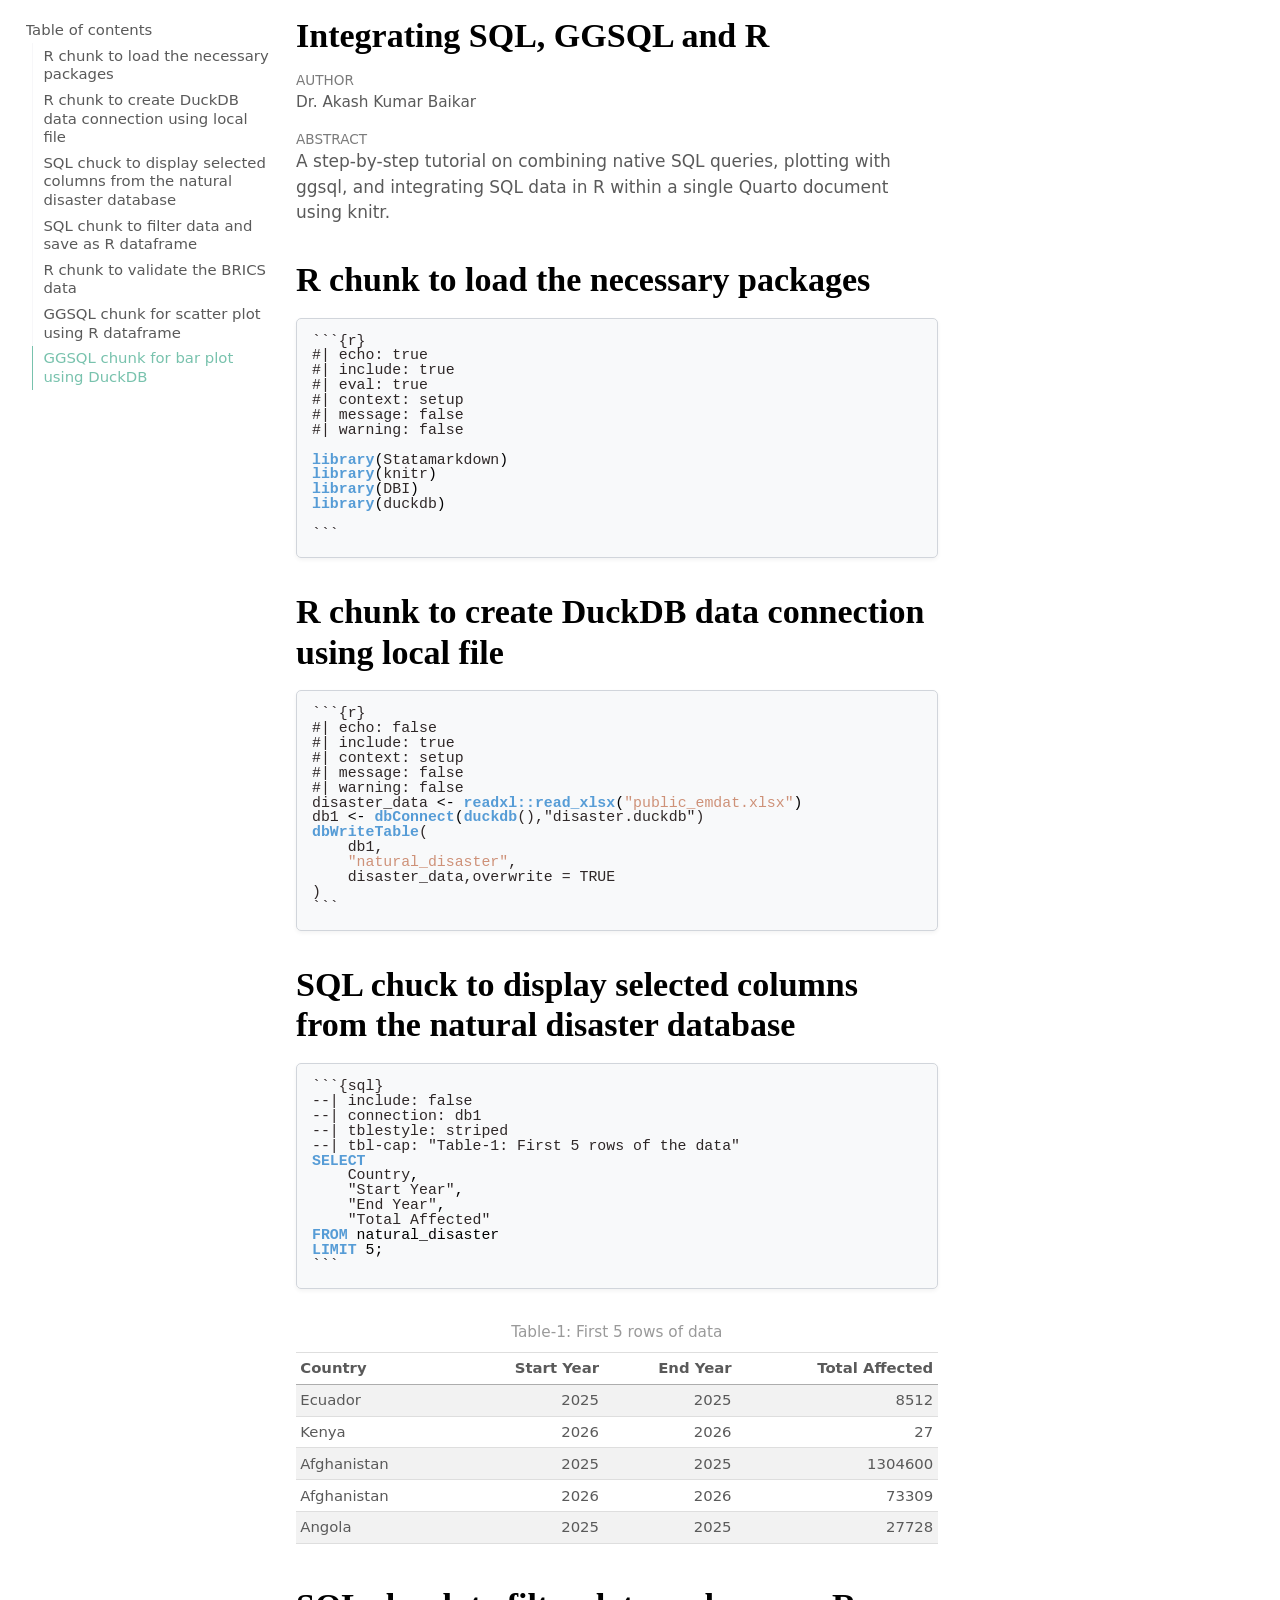
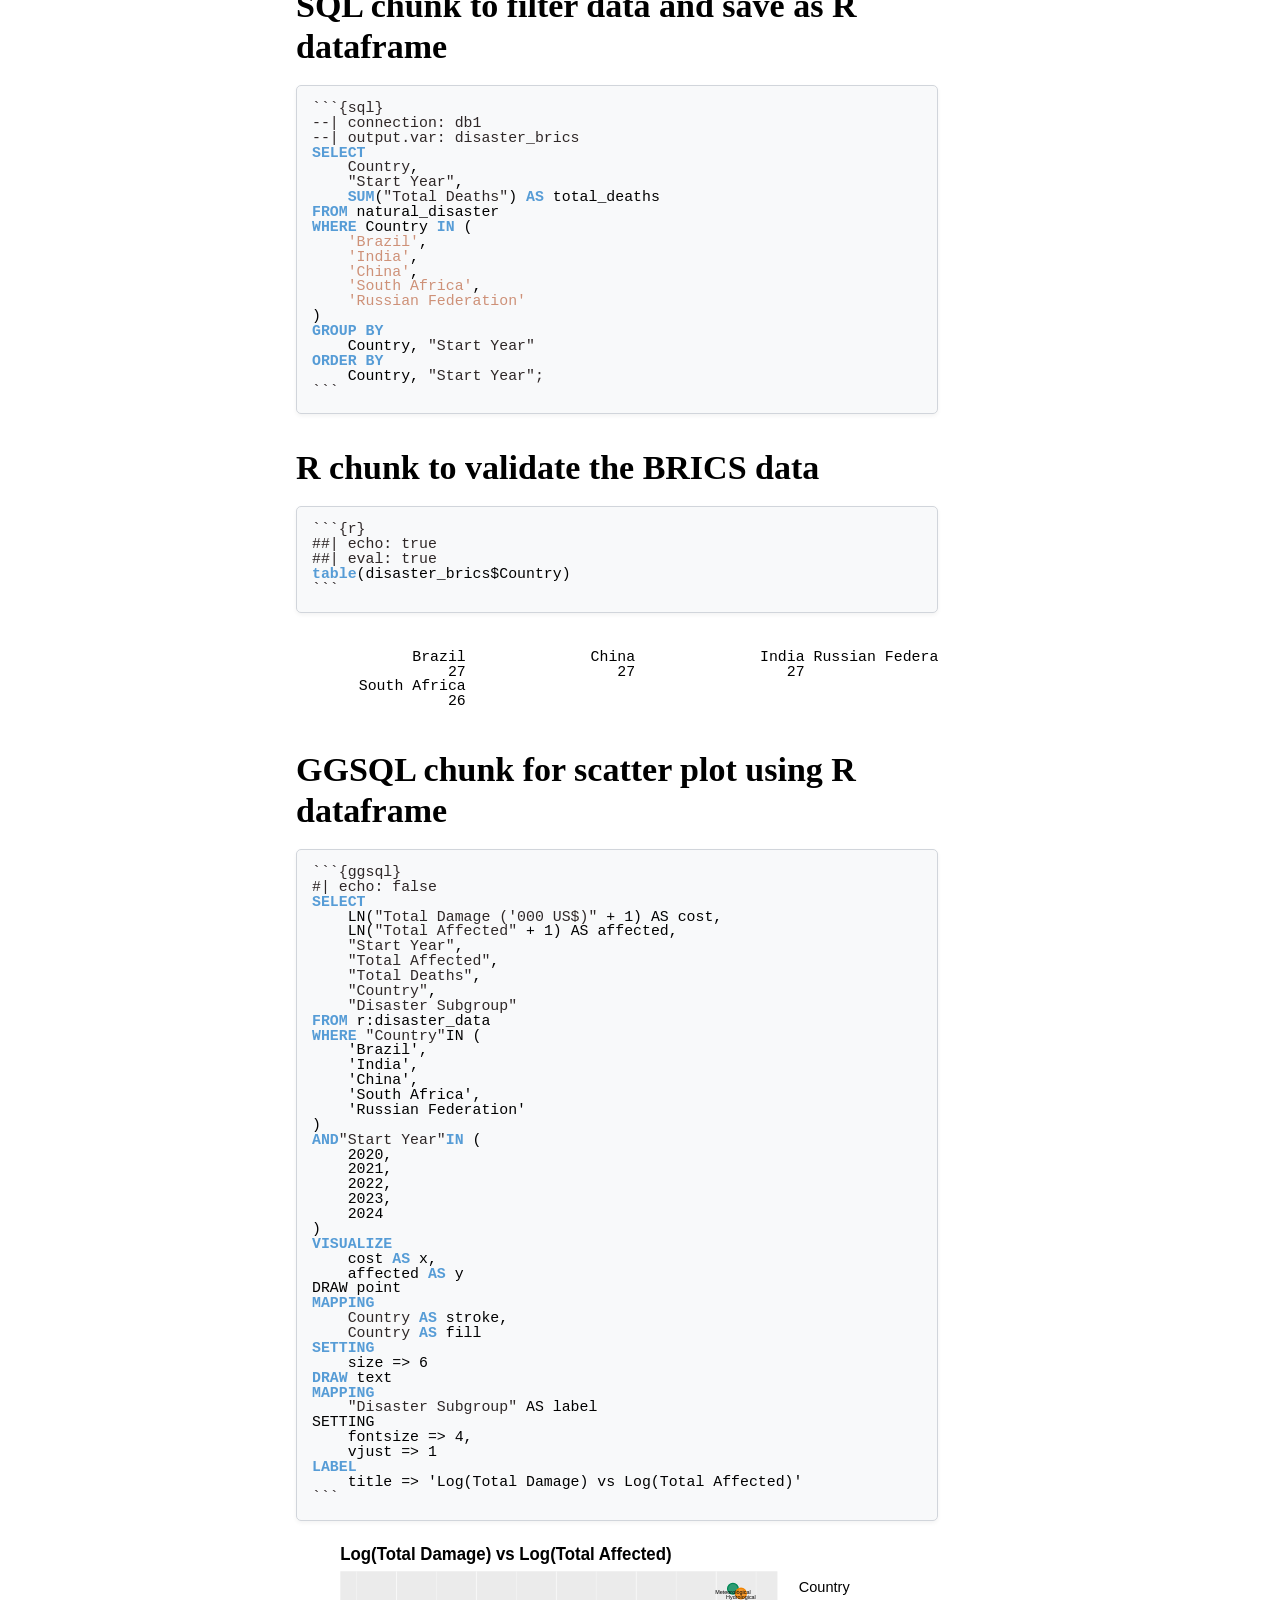
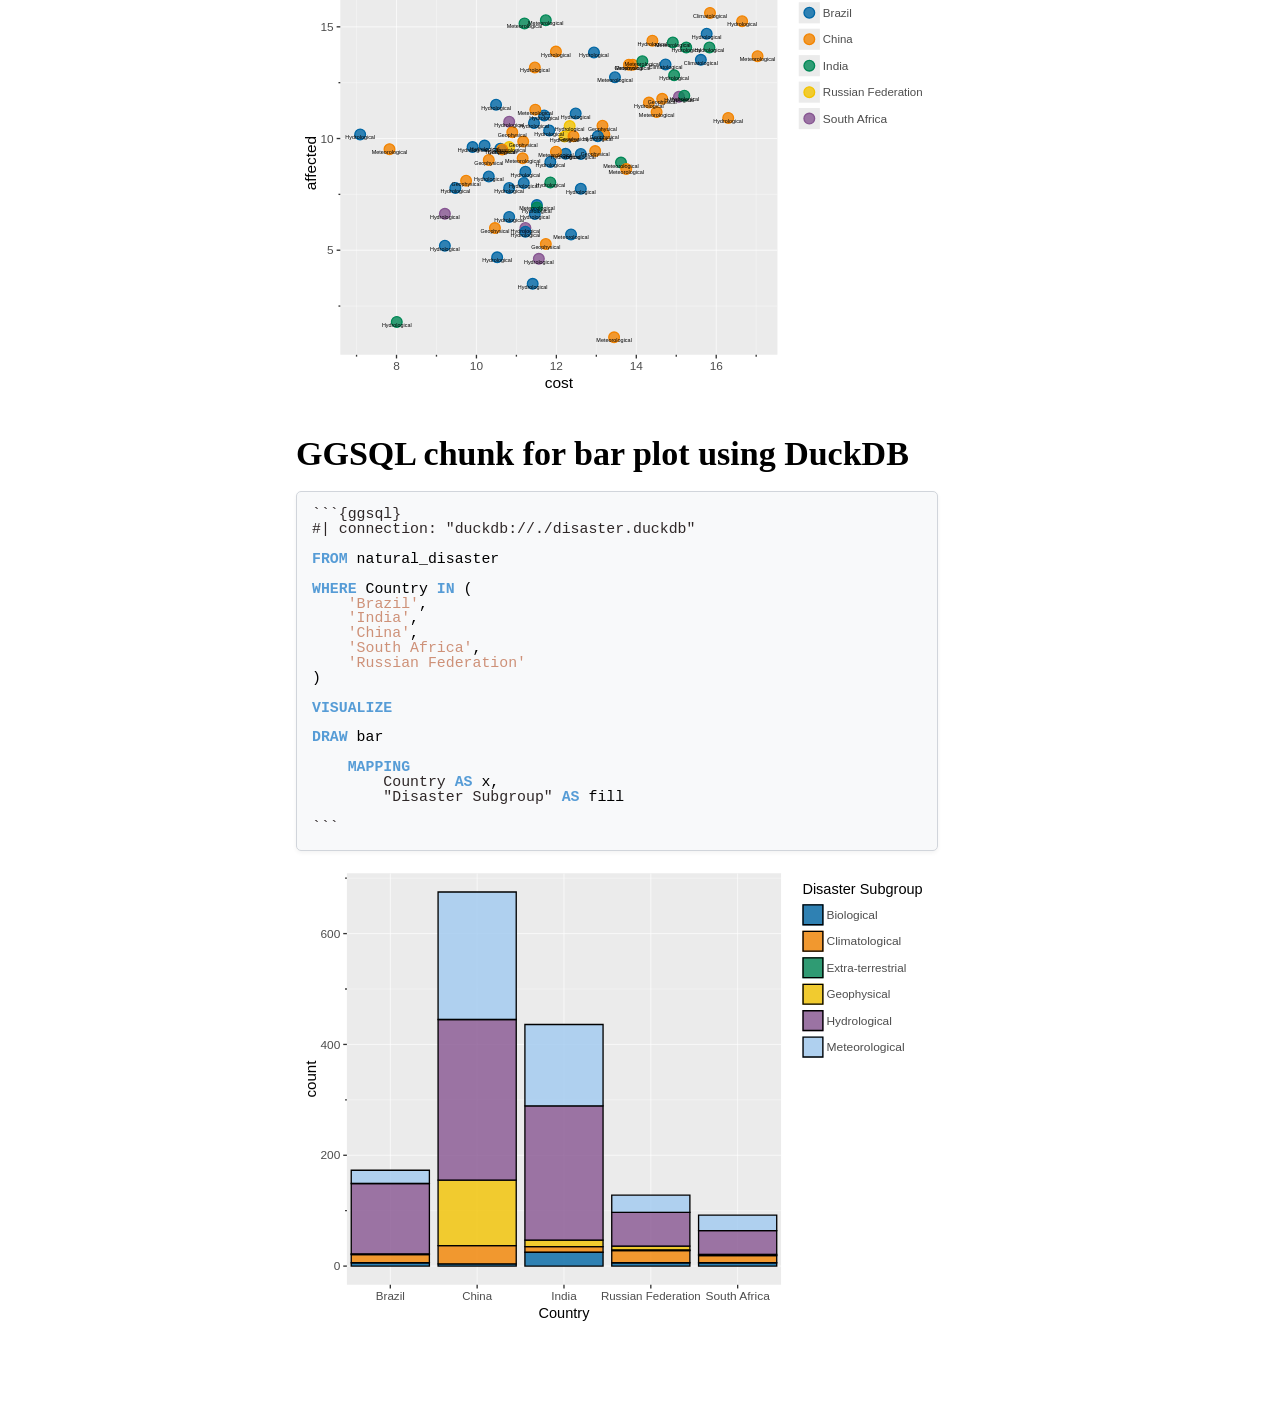
==== commit 6e424bf4: "first commit" ====
--- a/index.html
+++ b/index.html
@@ -144,12 +144,6 @@
 )
 <span class="comment">```</span>
 </span></pre>
-</div>
-<div class="cell" data-context="setup">
-<div class="cell-output cell-output-error">
-<pre><code>Error in `.local()`:
-! Table natural_disaster already exists. Set `overwrite = TRUE` if you want to remove the existing table. Set `append = TRUE` if you would like to add the new data to the existing table.</code></pre>
-</div>
 </div>
 </section>
 <section id="sql-chuck-to-display-selected-columns-from-the-natural-disaster-database" class="level1">
@@ -313,8 +307,8 @@
 </pre>
 </div>
 <div class="cell">
-<ggsql-hep class="ggsql_hep html-widget html-fill-item" id="htmlwidget-74163b1aad80bc28dd02" style="display:block;width:100%;height:464px;"></ggsql-hep>
-<script type="application/json" data-for="htmlwidget-74163b1aad80bc28dd02">{"x":{"hep":"SEVQSFBMT1QCAAAAAABIRUFELQAAABNfX2hlcGhhZXN0dXNfcm9vdF9fAQAAgD8AAIA/AACA\nPwAAgD8AAAUwLjQuMWZvbnQDAAAAAgAAU1RSU3IAAAAKBmNpcmNsZQZCcmF6aWwFQ2hpbmEF\nSW5kaWESUnVzc2lhbiBGZWRlcmF0aW9uDFNvdXRoIEFmcmljYQ5NZXRlb3JvbG9naWNhbAxI\neWRyb2xvZ2ljYWwOQ2xpbWF0b2xvZ2ljYWwLR2VvcGh5c2ljYWxHRU9NAQAAAABTSEVUfggA\nAAH7EBoEYmFzZRsAAAAAAAAAAAAAAAAAAAAAAAAAAAAAAAAAAAALYmxvY2tfcXVvdGWfAQAA\nAAAAAQQBAvYoXI/C9eA/AQAAAAAAAAAAAAAAAAEDAAAAAAAA8D8AAAAAAAAAAAADAAAAAAAA\n8D8AAAAAAAAAAAABAAAAAAAAAAAAAAAAAAAAAAAAAAAAAAAAAAAAAgAAAAAAAPA/AAEEAQKa\nmZmZmZnJPwEBAAAAAAAAAAAAAAAAAAAAAAAAAAAAAAAAAAAAAwAAAAAAANA/AAAAAAxicm9r\nZW5faW1hZ2VqAAAAAAABAAAAgD8AAAAAAAAAAAAAgD8AAAAAAAEAAAAAAAAA+D8AAAAAAAAA\nAAABAAAAAAAAAAAAAAAAAAAAgD8BAAAAAAAAAAhAAAAAAAAAAAhAAAAAAAAAAAhAAAAAAAAA\nAAhAAAAAAARjb2RlZwEJbW9ub3NwYWNlAAAAAQEzMzMzMzPrPwAAAAAAAAAAAAAAAAAAAQMA\nAAAAAADIPwMAAAAAAADIPwMAAAAAAADIPwMAAAAAAADIPwEEAQLsUbgeheuxPwEAAAEDAAAA\nAAAAyD8AAAAKY29kZV9ibG9ja5QBAQltb25vc3BhY2UAAAABATMzMzMzM+s/AAAAAAAAAAAB\nADMzMzMzM/c/AAAAAAEDAAAAAAAA8D8AAAAAAAAAAAADAAAAAAAA8D8AAAAAAAAAAAABAgAA\nAAAAAPA/AgAAAAAAAPA/AgAAAAAAAPA/AgAAAAAAAPA/AQQBAuxRuB6F67E/AQAAAQMAAAAA\nAADIPwAAAANkZWwcAAAAAAAAAAABAQAAAAAAAAAAAAAAAAAAAAAAAAJlbRwAAAEBAAAAAAAA\nAAAAAAAAAAAAAAAAAAAAAAAAAmgxpwEAAbwFAAABAQAAAAAAAAJAAAAAAAAAAAABADMzMzMz\nM/M/AAAAAAECAAAAAAAA8D8AAAAAAAAAAAADAAAAAAAA8D8AAAAAAAAAAAABAAAAAAAAAAAA\nAAAAAAAAAAAAAjMzMzMzM9M/AAAAAAAAAAAAAAEEAQLsUbgeheuxPwEBAAAAAAAAAAAAAAAA\nAAAAAAAAAwAAAAAAALA/AAAAAAAAAAAAAAAAAAJoMqcBAAG8BQAAAQEAAAAAAAD8PwAAAAAA\nAAAAAQAzMzMzMzPzPwAAAAABAgAAAAAAAPA/AAAAAAAAAAAAAwAAAAAAAPA/AAAAAAAAAAAA\nAQAAAAAAAAAAAAAAAAAAAAAAAAIzMzMzMzPTPwAAAAAAAAAAAAABBAEC7FG4HoXrsT8BAQAA\nAAAAAAAAAAAAAAAAAAAAAAMAAAAAAACwPwAAAAAAAAAAAAAAAAACaDNTAAG8BQAAAQEAAAAA\nAAD4PwAAAAAAAAAAAQAzMzMzMzPzPwAAAAABAgAAAAAAAPA/AAAAAAAAAAAAAwAAAAAAAPA/\nAAAAAAAAAAAAAAAAAAAAAAACaDRTAAG8BQAAAQEAAAAAAAD0PwAAAAAAAAAAAQAzMzMzMzPz\nPwAAAAABAgAAAAAAAPA/AAAAAAAAAAAAAwAAAAAAAPA/AAAAAAAAAAAAAAAAAAAAAAACaDVT\nAAG8BQAAAQEAAAAAAADwPwAAAAAAAAAAAQAzMzMzMzPzPwAAAAABAgAAAAAAAPA/AAAAAAAA\nAAAAAwAAAAAAAPA/AAAAAAAAAAAAAAAAAAAAAAACaDZfAAG8BQAAAQEAAAAAAADwPwEEAQL2\nKFyPwvXgPwEAAAAAAAAAAQAzMzMzMzPzPwAAAAABAgAAAAAAAPA/AAAAAAAAAAAAAwAAAAAA\nAPA/AAAAAAAAAAAAAAAAAAAAAAACaHJvAAAAAAAAAAAAAAAAAAAAAAAAAQMAAAAAAADwPwAA\nAAAAAAAAAAMAAAAAAADwPwAAAAAAAAAAAAAAAQQBAuxRuB6F67E/AQEAAAAAAAAAAAAAAAAA\nAAAAAAADAAAAAAAAsD8AAAAAAAAAAAAAAAAAA2ltZxwAAAAAAAAAAAAAAAAAAAEBAAAAAAAA\nAAAAAAAABGxpbmscAAAAAAABAwAAAAAAAAAAAAAAAAAAAAAAAAAAAARsaXN0YwAAAAAAAAAA\nAAAAAAAAAAAAAAEDAAAAAAAA8D8AAAAAAAAAAAADAAAAAAAA8D8AAAAAAAAAAAABAAAAAAAA\nAAAAAAAAAAAAAAAAAAAAAAAAAAAAAgAAAAAAAABAAAAAAAAAAAlsaXN0X2l0ZW00AAAAAAAA\nAAAAAAAAAAAAAAAAAAAAAAAAAAEGA+KAogPil6YD4paqA+KWqwPigKMD4oGDAA5saXN0X2l0\nZW1fYm9keRsAAAAAAAAAAAAAAAAAAAAAAAAAAAAAAAAAAAAMbGlzdF9vcmRlcmVkYwAAAAAA\nAAAAAAAAAAAAAAAAAAEDAAAAAAAA8D8AAAAAAAAAAAADAAAAAAAA8D8AAAAAAAAAAAABAAAA\nAAAAAAAAAAAAAAAAAAAAAAAAAAAAAAAAAgAAAAAAAABAAAAAAAAAAAdvdXRsaW5lJgAAAAAA\nAQEAAAAAAQIBAwAAAAAAALA/AAAAAAAAAAAAAAAAAAAACXBhcmFncmFwaD8AAAAAAAAAAAAA\nAAAAAAAAAAABAAAAAAAAAAAAAAAAAAAAAAAAAwAAAAAAAPA/AAAAAAAAAAAAAAAAAAAAAAAG\nc3Ryb25nHQABvAUAAAAAAAAAAAAAAAAAAAAAAAAAAAAAAAAAA3N1Yi4AAAAAAQIAAAAAAADg\nPwAAAAABApqZmZmZmcm/AAAAAAAAAAAAAAAAAAAAAAEEA3N1cC4AAAAAAQIAAAAAAADgPwAA\nAAABAgAAAAAAAPA/AAAAAAAAAAAAAAAAAAAAAAEECXVuZGVybGluZRwAAAAAAAAAAQEAAAAA\nAAAAAAAAAAAAAAAAAAAAVEhFTcYFAADECzAAAIA/AACAPwAAgD8AAIA/AAAAAAAAAAAAAAAA\nAACAP83MTD5mZuY+mplZPwAAgD9nBgAAAAAAAAECAQAAAAAAAAAmQAEBAQEBAAAAAAABATMz\nMzMzM/M/AQAAAAAAAAAAAAEAAQABAAAAAAAAAAAAAAAAAAAAAAAAAAAAAAAAAAAAAAAAAAAA\nAAAAAAEAAAAAAAAA8D8BARIBAgEAAAAAAAAA8D8BAAEAAQEaAQEBAgEAAAAAAAAA8D8BAAEA\nAAAAAAAAAAACRQgAAbwFAAAAAAABATMzMzMzM/M/AQABAAAAAAAAAQAAAAAAAAAAAAAAAAAA\nAAAAAAAAAAAAAAAWQAAAAAAAAAAAAAAAAAI6BgAAAAAAAAAAAQABAAAAAAAAAQAAAAAAAAAA\nAAAAAAAAAAAAAAAAAAAAAAAWQAAAAAAAAAAAAAAAAAJDBgAAAAAAAAABAZqZmZmZmek/AQIB\nAAAAAAAAAQAAAAAAAAAWQAAAAAAAAAAAAAAAAAAAAAAAAAAAAAAAAAAAAAAAAAACDwEBAAEA\nAAAAAAAAAAAAAAAAAAAAAAAAAAAAAAAAAAAAAAAAAAAAAAAAAAAAAAAAAAAAAAAAAAAAAAAW\nQAAAAAAAAAAWQAAAAAAAAAAWQAAAAAAAAAAWQAIaAQQBAnsUrkfherQ/AQABAAAAAAAAAAAA\nAAABEwIPAQEBAAAAAAAAAOA/AAAAAAATAg8BAQEAAAAAAAAA0D8AAAAAAPkBtQECHwYAAAAA\nAAABAgEAAAAAAAAAJkAAAAEBAAAAAAAAAAACKQYAAAAAAAABBAECZmZmZmZm5j8BAQGamZmZ\nmZnpPwAAAAAAAAAAAAAAAQIdAQQBApqZmZmZmek/AQEAAAAAAAAA8D8BAAEAAQECHQEEAQKa\nmZmZmZnpPwEBAAAAAAAAAPA/AQABAAEBAQAAAAAAAAAGQAEAAAAAAAAA9j8BAJqZmZmZmQFA\nAQAAAAAAAAAGQAEACgAAAAAAAAAAAAAKAAAAAAAAAAAAAAoAAAAAAAAAAAAACgAAAAAAAAAA\nAAAKAAAAAAAAAAAAAAoAAAAAAAAAAAAAsQEBAAAAAAAAAAAAAAAAAAAAAAAAAAAAAAAAAAAA\nAAAAAAAAAAAAAAAAAAAAAAAYQAAAAAAAAAAYQAAAAAAAAAAYQAAAAAAAAAAYQAAKAAABAQEA\nAAAAADcCGgEEAQJ7FK5H4Xq0PwEAAQAAAAAAAAAAAAAAAK5H4XoUri9AAK5H4XoUri9AAAAA\nAAAAABBAIgAAAAAAAABZQACuR+F6FK4vQAIOAAABAAAAAAAAAAAAAAAAAAAAAAAAACRAAAAA\nAAAAACRAIgIaAQQBAjMzMzMzM8M/AQABAAAAAAAAAAAAAAAAAAAAAAAyAioGAAAAAAAAAQQB\nAs3MzMzMzOw/AQEBmpmZmZmZ6T8AAAEBAAAAAAAAAAAAAAAAAAAAAAAAAAAAFkAAAAAAAAAA\nFkAAAAAAAAAAFkAAAAAAAAAAFkDSAhMAAAAAAAAUQAAAAAAAAAAAAPA/CwAAAAAAAADwPwAB\nCwAAAAAAAADwPwABDAAAAAAAAAAA8D8AAQwAAAAAAAAAAPA/AAEMAAAAAAAAAADwPwABDAAA\nAAAAAAAA8D8AAQsAAAAAAAAA8D8AAQwAAAAAAAAAAPA/AAEMAAAAAAAAAADwPwABOgAAAAAA\nAChAkAMBAgAAAAAAAOA/AAAAAAAA4D8AAAAAAAAAAPA/AAAAAAAAAAAAAAAAAAAAAADwPwAy\nAAAAAAAAGEAAAAAAAABYQJADAQIAAAAAAAAAAPA/AAAAAAAAAAAAAAAAAAAAAADwPwA6AAAA\nAAAAKECQAwECAAAAAAAA4D8AAAAAAADgPwAAAAAAAAAA8D8AAAAAAAAAAAAAAAAAAAAAAPA/\nABoAAAAAAADgPwAAAAAAAOA/AAEAAAAAAADwPwAAAAAAAOA/BWVuLVVTAFNDQUzgAgAACwRm\naWxsqAEBAAEBBQIBAgICAwIEAgUBAgUAAAAAz87OPqalJT8AAIA/9PNzP4WEBD8AAAAAAACA\nPwAAAACJiAg/raysPgAAgD/083M/xMNDPwAAAAAAAIA/iIcHP62srD6TkhI/AACAPwABAQUC\nAQICAgMCBAIFBQZCcmF6aWwFQ2hpbmEFSW5kaWESUnVzc2lhbiBGZWRlcmF0aW9uDFNvdXRo\nIEFmcmljYQAAAAAIZm9udHNpemUKBAAAAAAAAAAAAApmb250d2VpZ2h0CgQAAAAAAAAAAAAF\naGp1c3QKBAAAAAAAAAAAAAZpdGFsaWMKBAAAAAAAAAAAAAVsYWJlbAoEAAAAAAAAAAAABHBv\nczGRAQAAAQDFHvFT/F8aQDnuLVUUiDFAAAABAQUBAAAAAAAAIEABAAAAAAAAJEABAAAAAAAA\nKEABAAAAAAAALEABAAAAAAAAMEAFATgCMTACMTICMTQCMTYBAAYBAAAAAAAAHEABAAAAAAAA\nIkABAAAAAAAAJkABAAAAAAAAKkABAAAAAAAALkABAAAAAAAAMUAAAAAEcG9zMl4AAAEAcEZj\nJjBe1D8SURWcenwxQAAAAQEDAQAAAAAAABRAAQAAAAAAACRAAQAAAAAAAC5AAwE1AjEwAjE1\nAQADAQAAAAAAAARAAQAAAAAAAB5AAQAAAAAAAClAAAAACHJvdGF0aW9uCgQAAAAAAAAAAAAG\nc3Ryb2tlqAEBAAEBBQIBAgICAwIEAgUBAgUAAAAAz87OPqalJT8AAIA/9PNzP4WEBD8AAAAA\nAACAPwAAAACJiAg/raysPgAAgD/083M/xMNDPwAAAAAAAIA/iIcHP62srD6TkhI/AACAPwAB\nAQUCAQICAgMCBAIFBQZCcmF6aWwFQ2hpbmEFSW5kaWESUnVzc2lhbiBGZWRlcmF0aW9uDFNv\ndXRoIEFmcmljYQAAAAAFdmp1c3QKBAAAAAAAAAAAAENPTVCUAQAATQETX19oZXBoYWVzdHVz\nX3Jvb3RfXwEBAQEAAAAAAADwPwEBAAAAAAAA8D8ABgAAAAAAAAYAAAAAAAABEQEBAQEAC2dn\nc3FsX3BhbmVsARNfX2hlcGhhZXN0dXNfcm9vdF9fmgIBKExvZyhUb3RhbCBEYW1hZ2UpIHZz\nIExvZyhUb3RhbCBBZmZlY3RlZCkAAAAAAQRjb3N0AQhhZmZlY3RlZAJpAQEHQ291bnRyeQRm\naWxsAFMBUAAFBGZpbGwABGZpbGwMZmlsbF9vcGFjaXR5AQGamZmZmZnpPwlsaW5ld2lkdGgB\nAQAAAAAAAPA/BXNoYXBlAQIABHNpemUBAQAAAAAAABRAAAAAAAABbwEBB0NvdW50cnkGc3Ry\nb2tlAFcBVAAFDGZpbGxfb3BhY2l0eQEBmpmZmZmZ6T8JbGluZXdpZHRoAQEAAAAAAADwPwVz\naGFwZQECAARzaXplAQEAAAAAAAAUQAZzdHJva2UABnN0cm9rZQAAAAAAAQIBE19faGVwaGFl\nc3R1c19yb290X19QTE9UQTIAAAELZ2dzcWxfcGFuZWwBsWQLZ2dzcWxfcGFuZWwEBGZpbGwE\nZmlsbAZzdHJva2UGc3Ryb2tlAXgEcG9zMQF5BHBvczIAAAAAAAAAAgkBBHBvczEAAgAJAQRw\nb3MyAAAAAAABAAAAAALLIgVwb2ludAAIBGZpbGwBBfABAwICBQMFAgMCAQMDAwIDAwEFAgEE\nAgIEAgMBAgEDAgECAgMBAwIDAwMFBQEFAwICAgIDAwQEAwMDAwQBAwMCAwICAgIFAwIBAQEB\nAQIBAwEBAgMFAgMBAgIBAgICBQEBAgMDAQQDAgQCAgIBBQUFAwEEAwUCAQMFAgIDAgICAwIF\nAgEFAQEDBAICAwIFAQIBAQUBAwMDAwMDAwEDAgEDAgMDAwMFAgEDAQICAgUBAQICAwIDAgEB\nAQIDAgICAwQEAgQCAwICBQEFAQMFAgEDAQMBAQIFAQEBAQECAwUCAgEBBAIDAgUCAwMDAgMD\nAwIBDGZpbGxfb3BhY2l0eQIBmpmZmZmZ6T8JbGluZXdpZHRoAgEAAAAAAADwPwVzaGFwZQIC\nAARzaXplAgEAAAAAAAAUQAZzdHJva2UBBfABAwICBQMFAgMCAQMDAwIDAwEFAgEEAgIEAgMB\nAgEDAgECAgMBAwIDAwMFBQEFAwICAgIDAwQEAwMDAwQBAwMCAwICAgIFAwIBAQEBAQIBAwEB\nAgMFAgMBAgIBAgICBQEBAgMDAQQDAgQCAgIBBQUFAwEEAwUCAQMFAgIDAgICAwIFAgEFAQED\nBAICAwIFAQIBAQUBAwMDAwMDAwEDAgEDAgMDAwMFAgEDAQICAgUBAQICAwIDAgEBAQIDAgIC\nAwQEAgQCAwICBQEFAQMFAgEDAQMBAQIFAQEBAQECAwUCAgEBBAIDAgUCAwMDAgMDAwIBAXgB\nAPABAAAAAAAA+H8AAAAAAAD4f+b0A8YSpjBAAAAAAAAA+H8jm5kAfoIoQBq2fNlUcyZAAAAA\nAAAA+H8AAAAAAAD4f0xHiULHTipAAAAAAAAA+H8AAAAAAAD4fwAAAAAAAPh/AAAAAAAA+H/8\nveELfc4sQAAAAAAAAPh/AAAAAAAA+H94fKBKtuEpQO0Z1PABUCZAwzALmABnKkAAAAAAAAD4\nfwAAAAAAAPh/AAAAAAAA+H8AAAAAAAD4fwAAAAAAAPh/M9ituP1LLUAAAAAAAAD4fwAAAAAA\nAPh/AAAAAAAA+H/M9lJ5nM4jQAAAAAAAAPh//1aBaTOeJEAWYdeAJ3YoQAAAAAAAAPh/AAAA\nAAAA+H8AAAAAAAD4fwAAAAAAAPh/AAAAAAAA+H8AAAAAAAD4fwAAAAAAAPh/AAAAAAAA+H8A\nAAAAAAD4fwAAAAAAAPh/AAAAAAAA+H/IBgq2rnYtQAAAAAAAAPh/AAAAAAAA+H+XXcgl6Eww\nQAAAAAAAAPh/AAAAAAAA+H8AAAAAAAD4fwAAAAAAAPh/AAAAAAAA+H8AAAAAAAD4fwAAAAAA\nAPh/OgsQS24DIEAAAAAAAAD4fwAAAAAAAPh/AAAAAAAA+H8MAMiZvKMlQAAAAAAAAPh/AAAA\nAAAA+H/WtHe8l2cmQLQJEfVuwiRAAAAAAAAA+H8AAAAAAAD4f7sVZlZ1di5AAAAAAAAA+H/t\nGdTwAVAmQAwAyJm8oyVAAAAAAAAA+H8AAAAAAAD4fxNtIfTYhS9ACVzR6Rs5KUDeuBcx5bIn\nQAAAAAAAAPh/AAAAAAAA+H+6IUMPbvEpQCa6iIL4YydAcEgwFt94J0AAAAAAAAD4f/Xf4nYX\nXRxAAAAAAAAA+H8AAAAAAAD4fwAAAAAAAPh/AAAAAAAA+H8AAAAAAAD4fwAAAAAAAPh/AAAA\nAAAA+H9SfwM3V9IrQPaULXqfBidAAAAAAAAA+H/sxiYvARgjQAAAAAAAAPh/AAAAAAAA+H8A\nAAAAAAD4fwAAAAAAAPh/NMLZjTtMH0CbQ1DI0E0sQKPvFPQH1C1ASCyXbBDyIkAAAAAAAAD4\nf2vnmcfR5C1AmppG2m4ELUAAAAAAAAD4fwAAAAAAAPh/a+eZx9HkLUAAAAAAAAD4f9XFM8+t\n0CZAAAAAAAAA+H+R6/zI9CIuQAAAAAAAAPh/AAAAAAAA+H9CTw6Xd+EmQAAAAAAAAPh/jXKr\nB06ALkAAAAAAAAD4f0HnUr5JFypADADImbyjJUAAAAAAAAD4fwAAAAAAAPh/AAAAAAAA+H8A\nAAAAAAD4fwAAAAAAAPh/AAAAAAAA+H8WLzugH+0kQF2OILuO4ypAAAAAAAAA+H9nABElFp4t\nQELY+9a+ayJAAAAAAAAA+H8AAAAAAAD4fwAAAAAAAPh/AAAAAAAA+H8AAAAAAAD4fwAAAAAA\nAPh/bRIQ7ViqKEAAAAAAAAD4fwAAAAAAAPh/3rgXMeWyJ0AAAAAAAAD4fwAAAAAAAPh/AAAA\nAAAA+H8vlL9i8pErQBq2fNlUcyZACVzR6Rs5KUAAAAAAAAD4fwwAyJm8oyVAAAAAAAAA+H9C\n2PvWvmsiQODDDi0PazBA0yn0Ze87K0AAAAAAAAD4fx4BbfwrqS9AEHrU4f+bKkAatnzZVHMm\nQAAAAAAAAPh/cEgwFt94J0CISm5ifTElQPaULXqfBidANi9s8nP6J0AAAAAAAAD4fwAAAAAA\nAPh/AAAAAAAA+H8AAAAAAAD4fwAAAAAAAPh/ZugX2CPLJUAA/UlNbl4mQAAAAAAAAPh/vpfO\nww2kJ0BfYLtAeEolQAAAAAAAAPh/AAAAAAAA+H8AAAAAAAD4f53C0gFTZy5AQtj71r5rIkBx\nCALzZ3sjQAAAAAAAAPh/AAAAAAAA+H82L2zyc/onQJ3C0gFTZy5ABGu0QKzELkCj7xT0B9Qt\nQJPzMxOTCSVAw4Jg74v7JEAAAAAAAAD4fwAAAAAAAPh/PddR6bjxJkAAAAAAAAD4fywyb1Ru\nnjBAAAAAAAAA+H/E3lcCg2koQAAAAAAAAPh/AAAAAAAA+H8AAAAAAAD4f9Bj6L/C2yhAAAAA\nAAAA+H9uNgeOIX8rQJ+Pch9FVyZAAAAAAAAA+H+j7xT0B9QtQAggcnCaHydAgbaEFUJoJEAA\nAAAAAAD4fwAAAAAAAPh/4q1D35LZLkDx72F02BIqQAAAAAAAAPh/purlmKj3KEAAAAAAAAD4\nfwAAAAAAAPh/AAAAAAAA+H+JX20Q9K8vQAAAAAAAAPh//1aBaTOeJEClwXpuXOwmQAAAAAAA\nAPh/AAAAAAAA+H8AAAAAAAD4f6XBem5c7CZAAAAAAAAA+H8AAAAAAAD4fwAAAAAAAPh/7X1x\njM0IMUC72ZeWke4qQIDDcqYUvChAAAAAAAAA+H/I7R27iqErQAAAAAAAAPh/AAAAAAAA+H8A\nAAAAAAD4f+d5PkzwoSxAAAAAAAAA+H8AAAAAAAD4fwAAAAAAAPh/AAAAAAAA+H8AAAAAAAD4\nfwAAAAAAAPh/AAAAAAAA+H8AAAAAAAD4f0V1/tsrOy9AAXkBAPABojwBB5nrG0AQv7V9dWwm\nQI1yqwdOgC5A+3Ggf01oFUAAAAAAAAD4f5wRPwbR+RdAAAAAAAAA+H8zje33QcAJQPumXxTl\nJCVAgX3Rpl4OKkAAAAAAAAD4f6e71xbKHAVAAAAAAAAA+H8RVmR8+8IsQI+heiA+kCBAmgqq\n1huBHkCZmWteu7MrQAAAAAAAAPh/XOvgNqteJEB8DAVVUr4aQJ4Ml7YU1BZAqWsV/qipGkA6\nCxBLbgMgQI+BX8NRfBpAwvq3dYaOJ0AAAAAAAAD4fzoLEEtuAyBAeSnH+WVPEEC2if6XUzsj\nQIAP94ReNRdAYOxqahgTIkC2HIg3LKEiQAAAAAAAAPh/AAAAAAAA+H8nNy3HjSQwQMz2Unmc\nziNAAAAAAAAA+H8QetTh/5sqQDFCpiWloBlACwOteuqT8T/NGvDqlBAKQBKnRPEA/B1Aph3+\nD3xrHEBNiif1x6IqQCOo13Nm7SFAtge532kdLUADSnCkPtglQJgptFsmtSFAJGqCVS5iG0D1\n3+J2F10cQKN4USY8niRA+dX8wecIIUDaWNdo4fkiQDwyTIcOYBFAAiAq+gur/D8eNryspj4q\nQIMVIH+ZiBhAZPjknJCiG0C2if6XUzsjQLu9Yoc6SSJAAAAAAAAA+H/AfLjHaE4uQAAAAAAA\nAPh/AAAAAAAA+H/4pAd+5EESQAAAAAAAAPh/AAAAAAAA+H9wirKVgToiQACFmZ7mfyVAEPcy\nRM6AJkBaK5FIzngLQJ01Bs2UYS1Akwmu+BEBH0B0+xA+eeYhQKZY6Wg3PxlA5JEJFQJXJ0C3\nJbvW7OAiQEQlDizfESZASGopRfWWLkCe0Nc8FVooQFc5iqrcXiRAAAAAAAAA+H+3nJe0fscm\nQPnV/MHnCCFAAAAAAAAA+H8AAAAAAAD4f0LBUx4rHxRAzPZSeZzOI0AQetTh/5sqQBhe5AiX\nFRxAmynshTseMEAAAAAAAAD4f0w3f7fjLhNAMBSowXYkIECzcHPzWngTQIn60KoZ/RVA/RU6\ngaQLI0BPuZJVCesqQIKUMykfmixAV1oyrnIiH0ASCxe85rwTQFcrkbJbqylAAP1JTW5eJkAG\nCI9B8QMgQMHLojxghhhAAAAAAAAA+H/vOfr+Qi72P9G41fTY+AtAEgsXvOa8E0AJIGLLM7sn\nQNcGh9cd8hRApcF6blzsJkA4ph6VSWIlQDUMFDFRyh5AVxV1SV4oLEB0ucIgw0oVQAAAAAAA\nAPh/V1oyrnIiH0AfSE05FqoFQCEYYf3N3RhAEl4OFco2G0C/upOPlBAbQPBR04+VNhVAGWyz\n73ecJ0CR43N7QvcXQAsDrXrqk/E/AAAAAAAA+H8AAAAAAAD4f6JF+8x3hBpAIRhh/c3dGEBM\nuEBFKZgZQOKh1FUQGhZAtwqVCUeKJEBivuDy/rQWQA44EmymFCRAPhGL5pYcJUDg+rgArX8Y\nQFdaMq5yIv8/NjH9v7kSIEAAAAAAAAD4f/DgN1qPEiBA8FHTj5U2FUAAAAAAAAD4f/nV/MHn\nCCFAnqZ6ChmdIkDwUdOPlTYVQGBD8DqA9hlAAAAAAAAA+H8AAAAAAAD4f/sNBLW0tDBA1PHL\nJHjYIUDn0K/GzuknQCKxPk/fJyxAAAAAAAAA+H+GMbce11AXQAvHBVQiBSBAp7vXFsocFUDs\nxiYvARgjQGT45JyQohtAKyGnKPLIK0BEc6sSVU4rQMr3gxC3MChAXXTrJIqcIkBcrEof6G8m\nQCmhuyFzLCJA1w8biV+NJEAt0YVceQUgQAAAAAAAAPh/QOp9Oi63JED2K10w8AYjQAAAAAAA\nAPh/AjOAwwV3IUD4MmAoYN8lQAAAAAAAAPh/K49GzkLLFEBj20JV7DcgQOOrCXO6PiNAAAAA\nAAAA+H9QLJu2A9MiQEmxuik41idAAAAAAAAA+H8AAAAAAAD4f8RQwJuAuhJA9pQtep8GJ0AL\nA6166pMBQIyKraBf3iFAbPcCKUyWJkCTgEmuRvohQCcick9afTBA6ZZyQa0/E0A3B/+h9Csk\nQEw3f7fjLhNAPrDwvNEgKUCx5jnb+NIgQBi4FTZQNCRABUb76Uf8HEAe1MMq60IhQF6bMV/6\nuSNAl13IJehMMEAAAAAAAAD4fzG6GyfidRJAUdV7YARfI0AAAAAAAAD4f/BR04+VNhVAAAAA\nAAAA+H/oPAViZjIkQAAAAAAAAPh/+EfwOmM9JkCS/mLkSi8rQCGE81pyZyNAx7rzLj+KI0D3\nD6ylYj8vQGT45JyQohtA2keu4t6ZIECPgV/DUXwaQLuHRrBlcSBAE2VlUVMzHEChsNcwetQb\nQNJMDRV8XCpAQtj71r5rIkBTADjOsREUQBALH9q+MidApcCOLh1gK0DY5afdFHwpQJ4Ml7YU\n1BZAAAAAAAAA+H8QE5rK1ZwqQBLowMKrUhFAsEWMSJD+IEDQ0o6CJhQjQBDyywBzNydAKubp\nCNtAJEDNQbpdwh8tQB27MlqNoStAxZM/qgKbH0DvMN4uObEsQL5cJcEeCxJAQfvSpazKL0AA\nAAAAAAD4fyPA3fjSCitAi0EEdGV4dAAMCGFuY2hvcl94AwDwAQAAAAAAAOA/AAAAAAAA4D8A\nAAAAAADgPwAAAAAAAOA/AAAAAAAA4D8AAAAAAADgPwAAAAAAAOA/AAAAAAAA4D8AAAAAAADg\nPwAAAAAAAOA/AAAAAAAA4D8AAAAAAADgPwAAAAAAAOA/AAAAAAAA4D8AAAAAAADgPwAAAAAA\nAOA/AAAAAAAA4D8AAAAAAADgPwAAAAAAAOA/AAAAAAAA4D8AAAAAAADgPwAAAAAAAOA/AAAA\nAAAA4D8AAAAAAADgPwAAAAAAAOA/AAAAAAAA4D8AAAAAAADgPwAAAAAAAOA/AAAAAAAA4D8A\nAAAAAADgPwAAAAAAAOA/AAAAAAAA4D8AAAAAAADgPwAAAAAAAOA/AAAAAAAA4D8AAAAAAADg\nPwAAAAAAAOA/AAAAAAAA4D8AAAAAAADgPwAAAAAAAOA/AAAAAAAA4D8AAAAAAADgPwAAAAAA\nAOA/AAAAAAAA4D8AAAAAAADgPwAAAAAAAOA/AAAAAAAA4D8AAAAAAADgPwAAAAAAAOA/AAAA\nAAAA4D8AAAAAAADgPwAAAAAAAOA/AAAAAAAA4D8AAAAAAADgPwAAAAAAAOA/AAAAAAAA4D8A\nAAAAAADgPwAAAAAAAOA/AAAAAAAA4D8AAAAAAADgPwAAAAAAAOA/AAAAAAAA4D8AAAAAAADg\nPwAAAAAAAOA/AAAAAAAA4D8AAAAAAADgPwAAAAAAAOA/AAAAAAAA4D8AAAAAAADgPwAAAAAA\nAOA/AAAAAAAA4D8AAAAAAADgPwAAAAAAAOA/AAAAAAAA4D8AAAAAAADgPwAAAAAAAOA/AAAA\nAAAA4D8AAAAAAADgPwAAAAAAAOA/AAAAAAAA4D8AAAAAAADgPwAAAAAAAOA/AAAAAAAA4D8A\nAAAAAADgPwAAAAAAAOA/AAAAAAAA4D8AAAAAAADgPwAAAAAAAOA/AAAAAAAA4D8AAAAAAADg\nPwAAAAAAAOA/AAAAAAAA4D8AAAAAAADgPwAAAAAAAOA/AAAAAAAA4D8AAAAAAADgPwAAAAAA\nAOA/AAAAAAAA4D8AAAAAAADgPwAAAAAAAOA/AAAAAAAA4D8AAAAAAADgPwAAAAAAAOA/AAAA\nAAAA4D8AAAAAAADgPwAAAAAAAOA/AAAAAAAA4D8AAAAAAADgPwAAAAAAAOA/AAAAAAAA4D8A\nAAAAAADgPwAAAAAAAOA/AAAAAAAA4D8AAAAAAADgPwAAAAAAAOA/AAAAAAAA4D8AAAAAAADg\nPwAAAAAAAOA/AAAAAAAA4D8AAAAAAADgPwAAAAAAAOA/AAAAAAAA4D8AAAAAAADgPwAAAAAA\nAOA/AAAAAAAA4D8AAAAAAADgPwAAAAAAAOA/AAAAAAAA4D8AAAAAAADgPwAAAAAAAOA/AAAA\nAAAA4D8AAAAAAADgPwAAAAAAAOA/AAAAAAAA4D8AAAAAAADgPwAAAAAAAOA/AAAAAAAA4D8A\nAAAAAADgPwAAAAAAAOA/AAAAAAAA4D8AAAAAAADgPwAAAAAAAOA/AAAAAAAA4D8AAAAAAADg\nPwAAAAAAAOA/AAAAAAAA4D8AAAAAAADgPwAAAAAAAOA/AAAAAAAA4D8AAAAAAADgPwAAAAAA\nAOA/AAAAAAAA4D8AAAAAAADgPwAAAAAAAOA/AAAAAAAA4D8AAAAAAADgPwAAAAAAAOA/AAAA\nAAAA4D8AAAAAAADgPwAAAAAAAOA/AAAAAAAA4D8AAAAAAADgPwAAAAAAAOA/AAAAAAAA4D8A\nAAAAAADgPwAAAAAAAOA/AAAAAAAA4D8AAAAAAADgPwAAAAAAAOA/AAAAAAAA4D8AAAAAAADg\nPwAAAAAAAOA/AAAAAAAA4D8AAAAAAADgPwAAAAAAAOA/AAAAAAAA4D8AAAAAAADgPwAAAAAA\nAOA/AAAAAAAA4D8AAAAAAADgPwAAAAAAAOA/AAAAAAAA4D8AAAAAAADgPwAAAAAAAOA/AAAA\nAAAA4D8AAAAAAADgPwAAAAAAAOA/AAAAAAAA4D8AAAAAAADgPwAAAAAAAOA/AAAAAAAA4D8A\nAAAAAADgPwAAAAAAAOA/AAAAAAAA4D8AAAAAAADgPwAAAAAAAOA/AAAAAAAA4D8AAAAAAADg\nPwAAAAAAAOA/AAAAAAAA4D8AAAAAAADgPwAAAAAAAOA/AAAAAAAA4D8AAAAAAADgPwAAAAAA\nAOA/AAAAAAAA4D8AAAAAAADgPwAAAAAAAOA/AAAAAAAA4D8AAAAAAADgPwAAAAAAAOA/AAAA\nAAAA4D8AAAAAAADgPwAAAAAAAOA/AAAAAAAA4D8AAAAAAADgPwAAAAAAAOA/AAAAAAAA4D8A\nAAAAAADgPwAAAAAAAOA/AAAAAAAA4D8AAAAAAADgPwAAAAAAAOA/AAAAAAAA4D8AAAAAAADg\nPwAAAAAAAOA/AAAAAAAA4D8AAAAAAADgPwAAAAAAAOA/AAAAAAAA4D8AAAAAAADgPwAAAAAA\nAOA/AAAAAAAA4D8AAAAAAADgPwAAAAAAAOA/AAAAAAAA4D8AAAAAAADgPwAAAAAAAOA/AAAA\nAAAA4D8AAAAAAADgPwhhbmNob3JfeQMA8AEAAAAAAAAAAAAAAAAAAAAAAAAAAAAAAAAAAAAA\nAAAAAAAAAAAAAAAAAAAAAAAAAAAAAAAAAAAAAAAAAAAAAAAAAAAAAAAAAAAAAAAAAAAAAAAA\nAAAAAAAAAAAAAAAAAAAAAAAAAAAAAAAAAAAAAAAAAAAAAAAAAAAAAAAAAAAAAAAAAAAAAAAA\nAAAAAAAAAAAAAAAAAAAAAAAAAAAAAAAAAAAAAAAAAAAAAAAAAAAAAAAAAAAAAAAAAAAAAAAA\nAAAAAAAAAAAAAAAAAAAAAAAAAAAAAAAAAAAAAAAAAAAAAAAAAAAAAAAAAAAAAAAAAAAAAAAA\nAAAAAAAAAAAAAAAAAAAAAAAAAAAAAAAAAAAAAAAAAAAAAAAAAAAAAAAAAAAAAAAAAAAAAAAA\nAAAAAAAAAAAAAAAAAAAAAAAAAAAAAAAAAAAAAAAAAAAAAAAAAAAAAAAAAAAAAAAAAAAAAAAA\nAAAAAAAAAAAAAAAAAAAAAAAAAAAAAAAAAAAAAAAAAAAAAAAAAAAAAAAAAAAAAAAAAAAAAAAA\nAAAAAAAAAAAAAAAAAAAAAAAAAAAAAAAAAAAAAAAAAAAAAAAAAAAAAAAAAAAAAAAAAAAAAAAA\nAAAAAAAAAAAAAAAAAAAAAAAAAAAAAAAAAAAAAAAAAAAAAAAAAAAAAAAAAAAAAAAAAAAAAAAA\nAAAAAAAAAAAAAAAAAAAAAAAAAAAAAAAAAAAAAAAAAAAAAAAAAAAAAAAAAAAAAAAAAAAAAAAA\nAAAAAAAAAAAAAAAAAAAAAAAAAAAAAAAAAAAAAAAAAAAAAAAAAAAAAAAAAAAAAAAAAAAAAAAA\nAAAAAAAAAAAAAAAAAAAAAAAAAAAAAAAAAAAAAAAAAAAAAAAAAAAAAAAAAAAAAAAAAAAAAAAA\nAAAAAAAAAAAAAAAAAAAAAAAAAAAAAAAAAAAAAAAAAAAAAAAAAAAAAAAAAAAAAAAAAAAAAAAA\nAAAAAAAAAAAAAAAAAAAAAAAAAAAAAAAAAAAAAAAAAAAAAAAAAAAAAAAAAAAAAAAAAAAAAAAA\nAAAAAAAAAAAAAAAAAAAAAAAAAAAAAAAAAAAAAAAAAAAAAAAAAAAAAAAAAAAAAAAAAAAAAAAA\nAAAAAAAAAAAAAAAAAAAAAAAAAAAAAAAAAAAAAAAAAAAAAAAAAAAAAAAAAAAAAAAAAAAAAAAA\nAAAAAAAAAAAAAAAAAAAAAAAAAAAAAAAAAAAAAAAAAAAAAAAAAAAAAAAAAAAAAAAAAAAAAAAA\nAAAAAAAAAAAAAAAAAAAAAAAAAAAAAAAAAAAAAAAAAAAAAAAAAAAAAAAAAAAAAAAAAAAAAAAA\nAAAAAAAAAAAAAAAAAAAAAAAAAAAAAAAAAAAAAAAAAAAAAAAAAAAAAAAAAAAAAAAAAAAAAAAA\nAAAAAAAAAAAAAAAAAAAAAAAAAAAAAAAAAAAAAAAAAAAAAAAAAAAAAAAAAAAAAAAAAAAAAAAA\nAAAAAAAAAAAAAAAAAAAAAAAAAAAAAAAAAAAAAAAAAAAAAAAAAAAAAAAAAAAAAAAAAAAAAAAA\nAAAAAAAAAAAAAAAAAAAAAAAAAAAAAAAAAAAAAAAAAAAAAAAAAAAAAAAAAAAAAAAAAAAAAAAA\nAAAAAAAAAAAAAAAAAAAAAAAAAAAAAAAAAAAAAAAAAAAAAAAAAAAAAAAAAAAAAAAAAAAAAAAA\nAAAAAAAAAAAAAAAAAAAAAAAAAAAAAAAAAAAAAAAAAAAAAAAAAAAAAAAAAAAAAAAAAAAAAAAA\nAAAAAAAAAAAAAAAAAAAAAAAAAAAAAAAAAAAAAAAAAAAAAAAAAAAAAAAAAAAAAAAAAAAAAAAA\nAAAAAAAAAAAAAAAAAAAAAAAAAAAAAAAAAAAAAAAAAAAAAAAAAAAAAAAAAAAAAAAAAAAAAAAA\nAAAAAAAAAAAAAAAAAAAAAAAAAAAAAAAAAAAAAAAAAAAAAAAAAAAAAAAAAAAAAAAAAAAAAAAA\nAAAAAAAAAAAAAAAAAAAAAAAAAAAAAAAAAAAAAAAAAAAAAAAAAAAAAAAAAAAAAAAAAAAAAAAA\nAAAAAAAAAAAAAAAAAAAAAAAAAAAAAAAAAAAAAAAAAAAAAAAAAAAAAAAAAAAAAAAAAAAAAAAA\nAAAAAAAAAAAAAAAAAAAAAAAAAAAAAAAAAAAAAAAAAAAAAAAAAAAAAAAAAAAAAAAAAAAAAAAA\nAAAAAAAAAAAAAAAAAAAAAAAAAAAAAAAAAAAAAAAAAAAAAAAAAAAAAAAAAAAAAAAAAAAAAAAA\nAAAAAAAAAAAAAAAAAAAAAAAAAAAAAAAAAAAAAAAAAAAAAAAAAAAAAAAAAAAAAAAAAAAAAAAA\nAAAAAAAAAAAAAAAAAAAAAAAAAAAAAAAAAAAAAAAAAAAAAAAAAAAAAAAAAAAAAAAAAAAAAAAA\nAAAAAAAAAAAAAAAAAAAAAAAAAAAAAAAAAAAAAAAAAAAAAAAAAAAAAAAAAAAAAAAAAAAAAAAA\nAAAAAAAAAAAAAAAAAAAAAAAAAAAAAAAAAAAAAAAAAAAAAAAAAAAAAAAAAAAAAAAAAAAAAAAA\nAAAFYW5nbGUCAQAAAAAAAAAABGZpbGwCBAAAAAAAAAAAAAAAAAAAgD8MZmlsbF9vcGFjaXR5\nAgEAAAAAAADwPwZpdGFsaWMCAwAIbWFya2Rvd24DBPABAQEBAQEBAQEBAQEBAQEBAQEBAQEB\nAQEBAQEBAQEBAQEBAQEBAQEBAQEBAQEBAQEBAQEBAQEBAQEBAQEBAQEBAQEBAQEBAQEBAQEB\nAQEBAQEBAQEBAQEBAQEBAQEBAQEBAQEBAQEBAQEBAQEBAQEBAQEBAQEBAQEBAQEBAQEBAQEB\nAQEBAQEBAQEBAQEBAQEBAQEBAQEBAQEBAQEBAQEBAQEBAQEBAQEBAQEBAQEBAQEBAQEBAQEB\nAQEBAQEBAQEBAQEBAQEBAQEBAQEBAQEBAQEBAQEBAQEBAQEBAQEBAQEBAQEBAQEBAQEBAQEB\nAQEBBHNpemUCAQAAAAAAABBABHRleHQDBfABBgcHBggHBggJBwcHBgcHBgcHCQcGCQcHCQcH\nBwcGCQcHBwcHBwcHBwYHBggGBwcHBwgHBwYGBwcGBggHBgYGBwYGBwYHBgcHBwcHBwkHBgcH\nBggHBwYHBwYGBwYHBgcHBgYGBwcHBgcGCAcHBwcHBgcIBwcGBwYHBwYHBwkGBwgHBwYIBgcG\nBwYHBwYHBggHBwcHBgcGBgcHBgcJCQcHBwcGBwcGCQcHBwkHBwcIBwkGBwYHBwgHBwYHBgkH\nBwcIBwcJBwYJCAgHBwYHBwcHBwcHBwgHBwcHBwYHBgYHBgYGBgkGCAYHBgYHBwcHBwYIBndl\naWdodAIBAAAAAAAAeUABeAEA8AEAAAAAAAD4fwAAAAAAAPh/5vQDxhKmMEAAAAAAAAD4fyOb\nmQB+gihAGrZ82VRzJkAAAAAAAAD4fwAAAAAAAPh/TEeJQsdOKkAAAAAAAAD4fwAAAAAAAPh/\nAAAAAAAA+H8AAAAAAAD4f/y94Qt9zixAAAAAAAAA+H8AAAAAAAD4f3h8oEq24SlA7RnU8AFQ\nJkDDMAuYAGcqQAAAAAAAAPh/AAAAAAAA+H8AAAAAAAD4fwAAAAAAAPh/AAAAAAAA+H8z2K24\n/UstQAAAAAAAAPh/AAAAAAAA+H8AAAAAAAD4f8z2UnmcziNAAAAAAAAA+H//VoFpM54kQBZh\n14AndihAAAAAAAAA+H8AAAAAAAD4fwAAAAAAAPh/AAAAAAAA+H8AAAAAAAD4fwAAAAAAAPh/\nAAAAAAAA+H8AAAAAAAD4fwAAAAAAAPh/AAAAAAAA+H8AAAAAAAD4f8gGCraudi1AAAAAAAAA\n+H8AAAAAAAD4f5ddyCXoTDBAAAAAAAAA+H8AAAAAAAD4fwAAAAAAAPh/AAAAAAAA+H8AAAAA\nAAD4fwAAAAAAAPh/AAAAAAAA+H86CxBLbgMgQAAAAAAAAPh/AAAAAAAA+H8AAAAAAAD4fwwA\nyJm8oyVAAAAAAAAA+H8AAAAAAAD4f9a0d7yXZyZAtAkR9W7CJEAAAAAAAAD4fwAAAAAAAPh/\nuxVmVnV2LkAAAAAAAAD4f+0Z1PABUCZADADImbyjJUAAAAAAAAD4fwAAAAAAAPh/E20h9NiF\nL0AJXNHpGzkpQN64FzHlsidAAAAAAAAA+H8AAAAAAAD4f7ohQw9u8SlAJrqIgvhjJ0BwSDAW\n33gnQAAAAAAAAPh/9d/idhddHEAAAAAAAAD4fwAAAAAAAPh/AAAAAAAA+H8AAAAAAAD4fwAA\nAAAAAPh/AAAAAAAA+H8AAAAAAAD4f1J/AzdX0itA9pQtep8GJ0AAAAAAAAD4f+zGJi8BGCNA\nAAAAAAAA+H8AAAAAAAD4fwAAAAAAAPh/AAAAAAAA+H80wtmNO0wfQJtDUMjQTSxAo+8U9AfU\nLUBILJdsEPIiQAAAAAAAAPh/a+eZx9HkLUCamkbabgQtQAAAAAAAAPh/AAAAAAAA+H9r55nH\n0eQtQAAAAAAAAPh/1cUzz63QJkAAAAAAAAD4f5Hr/Mj0Ii5AAAAAAAAA+H8AAAAAAAD4f0JP\nDpd34SZAAAAAAAAA+H+NcqsHToAuQAAAAAAAAPh/QedSvkkXKkAMAMiZvKMlQAAAAAAAAPh/\nAAAAAAAA+H8AAAAAAAD4fwAAAAAAAPh/AAAAAAAA+H8AAAAAAAD4fxYvO6Af7SRAXY4gu47j\nKkAAAAAAAAD4f2cAESUWni1AQtj71r5rIkAAAAAAAAD4fwAAAAAAAPh/AAAAAAAA+H8AAAAA\nAAD4fwAAAAAAAPh/AAAAAAAA+H9tEhDtWKooQAAAAAAAAPh/AAAAAAAA+H/euBcx5bInQAAA\nAAAAAPh/AAAAAAAA+H8AAAAAAAD4fy+Uv2LykStAGrZ82VRzJkAJXNHpGzkpQAAAAAAAAPh/\nDADImbyjJUAAAAAAAAD4f0LY+9a+ayJA4MMOLQ9rMEDTKfRl7zsrQAAAAAAAAPh/HgFt/Cup\nL0AQetTh/5sqQBq2fNlUcyZAAAAAAAAA+H9wSDAW33gnQIhKbmJ9MSVA9pQtep8GJ0A2L2zy\nc/onQAAAAAAAAPh/AAAAAAAA+H8AAAAAAAD4fwAAAAAAAPh/AAAAAAAA+H9m6BfYI8slQAD9\nSU1uXiZAAAAAAAAA+H++l87DDaQnQF9gu0B4SiVAAAAAAAAA+H8AAAAAAAD4fwAAAAAAAPh/\nncLSAVNnLkBC2PvWvmsiQHEIAvNneyNAAAAAAAAA+H8AAAAAAAD4fzYvbPJz+idAncLSAVNn\nLkAEa7RArMQuQKPvFPQH1C1Ak/MzE5MJJUDDgmDvi/skQAAAAAAAAPh/AAAAAAAA+H8911Hp\nuPEmQAAAAAAAAPh/LDJvVG6eMEAAAAAAAAD4f8TeVwKDaShAAAAAAAAA+H8AAAAAAAD4fwAA\nAAAAAPh/0GPov8LbKEAAAAAAAAD4f242B44hfytAn49yH0VXJkAAAAAAAAD4f6PvFPQH1C1A\nCCBycJofJ0CBtoQVQmgkQAAAAAAAAPh/AAAAAAAA+H/irUPfktkuQPHvYXTYEipAAAAAAAAA\n+H+m6uWYqPcoQAAAAAAAAPh/AAAAAAAA+H8AAAAAAAD4f4lfbRD0ry9AAAAAAAAA+H//VoFp\nM54kQKXBem5c7CZAAAAAAAAA+H8AAAAAAAD4fwAAAAAAAPh/pcF6blzsJkAAAAAAAAD4fwAA\nAAAAAPh/AAAAAAAA+H/tfXGMzQgxQLvZl5aR7ipAgMNyphS8KEAAAAAAAAD4f8jtHbuKoStA\nAAAAAAAA+H8AAAAAAAD4fwAAAAAAAPh/53k+TPChLEAAAAAAAAD4fwAAAAAAAPh/AAAAAAAA\n+H8AAAAAAAD4fwAAAAAAAPh/AAAAAAAA+H8AAAAAAAD4fwAAAAAAAPh/RXX+2ys7L0ABeQEA\n8AGiPAEHmesbQBC/tX11bCZAjXKrB06ALkD7caB/TWgVQAAAAAAAAPh/nBE/BtH5F0AAAAAA\nAAD4fzON7fdBwAlA+6ZfFOUkJUCBfdGmXg4qQAAAAAAAAPh/p7vXFsocBUAAAAAAAAD4fxFW\nZHz7wixAj6F6ID6QIECaCqrWG4EeQJmZa167sytAAAAAAAAA+H9c6+A2q14kQHwMBVVSvhpA\nngyXthTUFkCpaxX+qKkaQDoLEEtuAyBAj4Ffw1F8GkDC+rd1ho4nQAAAAAAAAPh/OgsQS24D\nIEB5Kcf5ZU8QQLaJ/pdTOyNAgA/3hF41F0Bg7GpqGBMiQLYciDcsoSJAAAAAAAAA+H8AAAAA\nAAD4fyc3LceNJDBAzPZSeZzOI0AAAAAAAAD4fxB61OH/mypAMUKmJaWgGUALA6166pPxP80a\n8OqUEApAEqdE8QD8HUCmHf4PfGscQE2KJ/XHoipAI6jXc2btIUC2B7nfaR0tQANKcKQ+2CVA\nmCm0Wya1IUAkaoJVLmIbQPXf4nYXXRxAo3hRJjyeJED51fzB5wghQNpY12jh+SJAPDJMhw5g\nEUACICr6C6v8Px42vKymPipAgxUgf5mIGEBk+OSckKIbQLaJ/pdTOyNAu71ihzpJIkAAAAAA\nAAD4f8B8uMdoTi5AAAAAAAAA+H8AAAAAAAD4f/ikB37kQRJAAAAAAAAA+H8AAAAAAAD4f3CK\nspWBOiJAAIWZnuZ/JUAQ9zJEzoAmQForkUjOeAtAnTUGzZRhLUCTCa74EQEfQHT7ED555iFA\npljpaDc/GUDkkQkVAlcnQLclu9bs4CJARCUOLN8RJkBIailF9ZYuQJ7Q1zwVWihAVzmKqtxe\nJEAAAAAAAAD4f7ecl7R+xyZA+dX8wecIIUAAAAAAAAD4fwAAAAAAAPh/QsFTHisfFEDM9lJ5\nnM4jQBB61OH/mypAGF7kCJcVHECbKeyFOx4wQAAAAAAAAPh/TDd/t+MuE0AwFKjBdiQgQLNw\nc/NaeBNAifrQqhn9FUD9FTqBpAsjQE+5klUJ6ypAgpQzKR+aLEBXWjKuciIfQBILF7zmvBNA\nVyuRslurKUAA/UlNbl4mQAYIj0HxAyBAwcuiPGCGGEAAAAAAAAD4f+85+v5CLvY/0bjV9Nj4\nC0ASCxe85rwTQAkgYsszuydA1waH1x3yFEClwXpuXOwmQDimHpVJYiVANQwUMVHKHkBXFXVJ\nXigsQHS5wiDDShVAAAAAAAAA+H9XWjKuciIfQB9ITTkWqgVAIRhh/c3dGEASXg4VyjYbQL+6\nk4+UEBtA8FHTj5U2FUAZbLPvd5wnQJHjc3tC9xdACwOteuqT8T8AAAAAAAD4fwAAAAAAAPh/\nokX7zHeEGkAhGGH9zd0YQEy4QEUpmBlA4qHUVRAaFkC3CpUJR4okQGK+4PL+tBZADjgSbKYU\nJEA+EYvmlhwlQOD6uACtfxhAV1oyrnIi/z82Mf2/uRIgQAAAAAAAAPh/8OA3Wo8SIEDwUdOP\nlTYVQAAAAAAAAPh/+dX8wecIIUCepnoKGZ0iQPBR04+VNhVAYEPwOoD2GUAAAAAAAAD4fwAA\nAAAAAPh/+w0EtbS0MEDU8cskeNghQOfQr8bO6SdAIrE+T98nLEAAAAAAAAD4f4Yxtx7XUBdA\nC8cFVCIFIECnu9cWyhwVQOzGJi8BGCNAZPjknJCiG0ArIaco8sgrQERzqxJVTitAyveDELcw\nKEBddOskipwiQFysSh/obyZAKaG7IXMsIkDXDxuJX40kQC3RhVx5BSBAAAAAAAAA+H9A6n06\nLrckQPYrXTDwBiNAAAAAAAAA+H8CM4DDBXchQPgyYChg3yVAAAAAAAAA+H8rj0bOQssUQGPb\nQlXsNyBA46sJc7o+I0AAAAAAAAD4f1Asm7YD0yJASbG6KTjWJ0AAAAAAAAD4fwAAAAAAAPh/\nxFDAm4C6EkD2lC16nwYnQAsDrXrqkwFAjIqtoF/eIUBs9wIpTJYmQJOASa5G+iFAJyJyT1p9\nMEDplnJBrT8TQDcH/6H0KyRATDd/t+MuE0A+sPC80SApQLHmOdv40iBAGLgVNlA0JEAFRvvp\nR/wcQB7UwyrrQiFAXpsxX/q5I0CXXcgl6EwwQAAAAAAAAPh/MbobJ+J1EkBR1XtgBF8jQAAA\nAAAAAPh/8FHTj5U2FUAAAAAAAAD4f+g8BWJmMiRAAAAAAAAA+H/4R/A6Yz0mQJL+YuRKLytA\nIYTzWnJnI0DHuvMuP4ojQPcPrKViPy9AZPjknJCiG0DaR67i3pkgQI+BX8NRfBpAu4dGsGVx\nIEATZWVRUzMcQKGw1zB61BtA0kwNFXxcKkBC2PvWvmsiQFMAOM6xERRAEAsf2r4yJ0ClwI4u\nHWArQNjlp90UfClAngyXthTUFkAAAAAAAAD4fxATmsrVnCpAEujAwqtSEUCwRYxIkP4gQNDS\njoImFCNAEPLLAHM3J0Aq5ukI20AkQM1Bul3CHy1AHbsyWo2hK0DFkz+qApsfQO8w3i45sSxA\nvlwlwR4LEkBB+9KlrMovQAAAAAAAAPh/I8Dd+NIKK0BzaHBzAwAAAAIAAGltZ3MDAAAAAgAA\n"},"evals":[],"jsHooks":[]}</script>
+<ggsql-hep class="ggsql_hep html-widget html-fill-item" id="htmlwidget-cdb5d8de9a13fe9e04a7" style="display:block;width:100%;height:464px;"></ggsql-hep>
+<script type="application/json" data-for="htmlwidget-cdb5d8de9a13fe9e04a7">{"x":{"hep":"SEVQSFBMT1QCAAAAAABIRUFELQAAABNfX2hlcGhhZXN0dXNfcm9vdF9fAQAAgD8AAIA/AACA\nPwAAgD8AAAUwLjQuMWZvbnQDAAAAAgAAU1RSU3IAAAAKBmNpcmNsZQZCcmF6aWwFQ2hpbmEF\nSW5kaWESUnVzc2lhbiBGZWRlcmF0aW9uDFNvdXRoIEFmcmljYQ5NZXRlb3JvbG9naWNhbAxI\neWRyb2xvZ2ljYWwOQ2xpbWF0b2xvZ2ljYWwLR2VvcGh5c2ljYWxHRU9NAQAAAABTSEVUfggA\nAAH7EBoEYmFzZRsAAAAAAAAAAAAAAAAAAAAAAAAAAAAAAAAAAAALYmxvY2tfcXVvdGWfAQAA\nAAAAAQQBAvYoXI/C9eA/AQAAAAAAAAAAAAAAAAEDAAAAAAAA8D8AAAAAAAAAAAADAAAAAAAA\n8D8AAAAAAAAAAAABAAAAAAAAAAAAAAAAAAAAAAAAAAAAAAAAAAAAAgAAAAAAAPA/AAEEAQKa\nmZmZmZnJPwEBAAAAAAAAAAAAAAAAAAAAAAAAAAAAAAAAAAAAAwAAAAAAANA/AAAAAAxicm9r\nZW5faW1hZ2VqAAAAAAABAAAAgD8AAAAAAAAAAAAAgD8AAAAAAAEAAAAAAAAA+D8AAAAAAAAA\nAAABAAAAAAAAAAAAAAAAAAAAgD8BAAAAAAAAAAhAAAAAAAAAAAhAAAAAAAAAAAhAAAAAAAAA\nAAhAAAAAAARjb2RlZwEJbW9ub3NwYWNlAAAAAQEzMzMzMzPrPwAAAAAAAAAAAAAAAAAAAQMA\nAAAAAADIPwMAAAAAAADIPwMAAAAAAADIPwMAAAAAAADIPwEEAQLsUbgeheuxPwEAAAEDAAAA\nAAAAyD8AAAAKY29kZV9ibG9ja5QBAQltb25vc3BhY2UAAAABATMzMzMzM+s/AAAAAAAAAAAB\nADMzMzMzM/c/AAAAAAEDAAAAAAAA8D8AAAAAAAAAAAADAAAAAAAA8D8AAAAAAAAAAAABAgAA\nAAAAAPA/AgAAAAAAAPA/AgAAAAAAAPA/AgAAAAAAAPA/AQQBAuxRuB6F67E/AQAAAQMAAAAA\nAADIPwAAAANkZWwcAAAAAAAAAAABAQAAAAAAAAAAAAAAAAAAAAAAAAJlbRwAAAEBAAAAAAAA\nAAAAAAAAAAAAAAAAAAAAAAAAAmgxpwEAAbwFAAABAQAAAAAAAAJAAAAAAAAAAAABADMzMzMz\nM/M/AAAAAAECAAAAAAAA8D8AAAAAAAAAAAADAAAAAAAA8D8AAAAAAAAAAAABAAAAAAAAAAAA\nAAAAAAAAAAAAAjMzMzMzM9M/AAAAAAAAAAAAAAEEAQLsUbgeheuxPwEBAAAAAAAAAAAAAAAA\nAAAAAAAAAwAAAAAAALA/AAAAAAAAAAAAAAAAAAJoMqcBAAG8BQAAAQEAAAAAAAD8PwAAAAAA\nAAAAAQAzMzMzMzPzPwAAAAABAgAAAAAAAPA/AAAAAAAAAAAAAwAAAAAAAPA/AAAAAAAAAAAA\nAQAAAAAAAAAAAAAAAAAAAAAAAAIzMzMzMzPTPwAAAAAAAAAAAAABBAEC7FG4HoXrsT8BAQAA\nAAAAAAAAAAAAAAAAAAAAAAMAAAAAAACwPwAAAAAAAAAAAAAAAAACaDNTAAG8BQAAAQEAAAAA\nAAD4PwAAAAAAAAAAAQAzMzMzMzPzPwAAAAABAgAAAAAAAPA/AAAAAAAAAAAAAwAAAAAAAPA/\nAAAAAAAAAAAAAAAAAAAAAAACaDRTAAG8BQAAAQEAAAAAAAD0PwAAAAAAAAAAAQAzMzMzMzPz\nPwAAAAABAgAAAAAAAPA/AAAAAAAAAAAAAwAAAAAAAPA/AAAAAAAAAAAAAAAAAAAAAAACaDVT\nAAG8BQAAAQEAAAAAAADwPwAAAAAAAAAAAQAzMzMzMzPzPwAAAAABAgAAAAAAAPA/AAAAAAAA\nAAAAAwAAAAAAAPA/AAAAAAAAAAAAAAAAAAAAAAACaDZfAAG8BQAAAQEAAAAAAADwPwEEAQL2\nKFyPwvXgPwEAAAAAAAAAAQAzMzMzMzPzPwAAAAABAgAAAAAAAPA/AAAAAAAAAAAAAwAAAAAA\nAPA/AAAAAAAAAAAAAAAAAAAAAAACaHJvAAAAAAAAAAAAAAAAAAAAAAAAAQMAAAAAAADwPwAA\nAAAAAAAAAAMAAAAAAADwPwAAAAAAAAAAAAAAAQQBAuxRuB6F67E/AQEAAAAAAAAAAAAAAAAA\nAAAAAAADAAAAAAAAsD8AAAAAAAAAAAAAAAAAA2ltZxwAAAAAAAAAAAAAAAAAAAEBAAAAAAAA\nAAAAAAAABGxpbmscAAAAAAABAwAAAAAAAAAAAAAAAAAAAAAAAAAAAARsaXN0YwAAAAAAAAAA\nAAAAAAAAAAAAAAEDAAAAAAAA8D8AAAAAAAAAAAADAAAAAAAA8D8AAAAAAAAAAAABAAAAAAAA\nAAAAAAAAAAAAAAAAAAAAAAAAAAAAAgAAAAAAAABAAAAAAAAAAAlsaXN0X2l0ZW00AAAAAAAA\nAAAAAAAAAAAAAAAAAAAAAAAAAAEGA+KAogPil6YD4paqA+KWqwPigKMD4oGDAA5saXN0X2l0\nZW1fYm9keRsAAAAAAAAAAAAAAAAAAAAAAAAAAAAAAAAAAAAMbGlzdF9vcmRlcmVkYwAAAAAA\nAAAAAAAAAAAAAAAAAAEDAAAAAAAA8D8AAAAAAAAAAAADAAAAAAAA8D8AAAAAAAAAAAABAAAA\nAAAAAAAAAAAAAAAAAAAAAAAAAAAAAAAAAgAAAAAAAABAAAAAAAAAAAdvdXRsaW5lJgAAAAAA\nAQEAAAAAAQIBAwAAAAAAALA/AAAAAAAAAAAAAAAAAAAACXBhcmFncmFwaD8AAAAAAAAAAAAA\nAAAAAAAAAAABAAAAAAAAAAAAAAAAAAAAAAAAAwAAAAAAAPA/AAAAAAAAAAAAAAAAAAAAAAAG\nc3Ryb25nHQABvAUAAAAAAAAAAAAAAAAAAAAAAAAAAAAAAAAAA3N1Yi4AAAAAAQIAAAAAAADg\nPwAAAAABApqZmZmZmcm/AAAAAAAAAAAAAAAAAAAAAAEEA3N1cC4AAAAAAQIAAAAAAADgPwAA\nAAABAgAAAAAAAPA/AAAAAAAAAAAAAAAAAAAAAAEECXVuZGVybGluZRwAAAAAAAAAAQEAAAAA\nAAAAAAAAAAAAAAAAAAAAVEhFTcYFAADECzAAAIA/AACAPwAAgD8AAIA/AAAAAAAAAAAAAAAA\nAACAP83MTD5mZuY+mplZPwAAgD9nBgAAAAAAAAECAQAAAAAAAAAmQAEBAQEBAAAAAAABATMz\nMzMzM/M/AQAAAAAAAAAAAAEAAQABAAAAAAAAAAAAAAAAAAAAAAAAAAAAAAAAAAAAAAAAAAAA\nAAAAAAEAAAAAAAAA8D8BARIBAgEAAAAAAAAA8D8BAAEAAQEaAQEBAgEAAAAAAAAA8D8BAAEA\nAAAAAAAAAAACRQgAAbwFAAAAAAABATMzMzMzM/M/AQABAAAAAAAAAQAAAAAAAAAAAAAAAAAA\nAAAAAAAAAAAAAAAWQAAAAAAAAAAAAAAAAAI6BgAAAAAAAAAAAQABAAAAAAAAAQAAAAAAAAAA\nAAAAAAAAAAAAAAAAAAAAAAAWQAAAAAAAAAAAAAAAAAJDBgAAAAAAAAABAZqZmZmZmek/AQIB\nAAAAAAAAAQAAAAAAAAAWQAAAAAAAAAAAAAAAAAAAAAAAAAAAAAAAAAAAAAAAAAACDwEBAAEA\nAAAAAAAAAAAAAAAAAAAAAAAAAAAAAAAAAAAAAAAAAAAAAAAAAAAAAAAAAAAAAAAAAAAAAAAW\nQAAAAAAAAAAWQAAAAAAAAAAWQAAAAAAAAAAWQAIaAQQBAnsUrkfherQ/AQABAAAAAAAAAAAA\nAAABEwIPAQEBAAAAAAAAAOA/AAAAAAATAg8BAQEAAAAAAAAA0D8AAAAAAPkBtQECHwYAAAAA\nAAABAgEAAAAAAAAAJkAAAAEBAAAAAAAAAAACKQYAAAAAAAABBAECZmZmZmZm5j8BAQGamZmZ\nmZnpPwAAAAAAAAAAAAAAAQIdAQQBApqZmZmZmek/AQEAAAAAAAAA8D8BAAEAAQECHQEEAQKa\nmZmZmZnpPwEBAAAAAAAAAPA/AQABAAEBAQAAAAAAAAAGQAEAAAAAAAAA9j8BAJqZmZmZmQFA\nAQAAAAAAAAAGQAEACgAAAAAAAAAAAAAKAAAAAAAAAAAAAAoAAAAAAAAAAAAACgAAAAAAAAAA\nAAAKAAAAAAAAAAAAAAoAAAAAAAAAAAAAsQEBAAAAAAAAAAAAAAAAAAAAAAAAAAAAAAAAAAAA\nAAAAAAAAAAAAAAAAAAAAAAAYQAAAAAAAAAAYQAAAAAAAAAAYQAAAAAAAAAAYQAAKAAABAQEA\nAAAAADcCGgEEAQJ7FK5H4Xq0PwEAAQAAAAAAAAAAAAAAAK5H4XoUri9AAK5H4XoUri9AAAAA\nAAAAABBAIgAAAAAAAABZQACuR+F6FK4vQAIOAAABAAAAAAAAAAAAAAAAAAAAAAAAACRAAAAA\nAAAAACRAIgIaAQQBAjMzMzMzM8M/AQABAAAAAAAAAAAAAAAAAAAAAAAyAioGAAAAAAAAAQQB\nAs3MzMzMzOw/AQEBmpmZmZmZ6T8AAAEBAAAAAAAAAAAAAAAAAAAAAAAAAAAAFkAAAAAAAAAA\nFkAAAAAAAAAAFkAAAAAAAAAAFkDSAhMAAAAAAAAUQAAAAAAAAAAAAPA/CwAAAAAAAADwPwAB\nCwAAAAAAAADwPwABDAAAAAAAAAAA8D8AAQwAAAAAAAAAAPA/AAEMAAAAAAAAAADwPwABDAAA\nAAAAAAAA8D8AAQsAAAAAAAAA8D8AAQwAAAAAAAAAAPA/AAEMAAAAAAAAAADwPwABOgAAAAAA\nAChAkAMBAgAAAAAAAOA/AAAAAAAA4D8AAAAAAAAAAPA/AAAAAAAAAAAAAAAAAAAAAADwPwAy\nAAAAAAAAGEAAAAAAAABYQJADAQIAAAAAAAAAAPA/AAAAAAAAAAAAAAAAAAAAAADwPwA6AAAA\nAAAAKECQAwECAAAAAAAA4D8AAAAAAADgPwAAAAAAAAAA8D8AAAAAAAAAAAAAAAAAAAAAAPA/\nABoAAAAAAADgPwAAAAAAAOA/AAEAAAAAAADwPwAAAAAAAOA/BWVuLVVTAFNDQUzgAgAACwRm\naWxsqAEBAAEBBQIBAgICAwIEAgUBAgUAAAAAz87OPqalJT8AAIA/9PNzP4WEBD8AAAAAAACA\nPwAAAACJiAg/raysPgAAgD/083M/xMNDPwAAAAAAAIA/iIcHP62srD6TkhI/AACAPwABAQUC\nAQICAgMCBAIFBQZCcmF6aWwFQ2hpbmEFSW5kaWESUnVzc2lhbiBGZWRlcmF0aW9uDFNvdXRo\nIEFmcmljYQAAAAAIZm9udHNpemUKBAAAAAAAAAAAAApmb250d2VpZ2h0CgQAAAAAAAAAAAAF\naGp1c3QKBAAAAAAAAAAAAAZpdGFsaWMKBAAAAAAAAAAAAAVsYWJlbAoEAAAAAAAAAAAABHBv\nczGRAQAAAQDFHvFT/F8aQDnuLVUUiDFAAAABAQUBAAAAAAAAIEABAAAAAAAAJEABAAAAAAAA\nKEABAAAAAAAALEABAAAAAAAAMEAFATgCMTACMTICMTQCMTYBAAYBAAAAAAAAHEABAAAAAAAA\nIkABAAAAAAAAJkABAAAAAAAAKkABAAAAAAAALkABAAAAAAAAMUAAAAAEcG9zMl4AAAEAcEZj\nJjBe1D8SURWcenwxQAAAAQEDAQAAAAAAABRAAQAAAAAAACRAAQAAAAAAAC5AAwE1AjEwAjE1\nAQADAQAAAAAAAARAAQAAAAAAAB5AAQAAAAAAAClAAAAACHJvdGF0aW9uCgQAAAAAAAAAAAAG\nc3Ryb2tlqAEBAAEBBQIBAgICAwIEAgUBAgUAAAAAz87OPqalJT8AAIA/9PNzP4WEBD8AAAAA\nAACAPwAAAACJiAg/raysPgAAgD/083M/xMNDPwAAAAAAAIA/iIcHP62srD6TkhI/AACAPwAB\nAQUCAQICAgMCBAIFBQZCcmF6aWwFQ2hpbmEFSW5kaWESUnVzc2lhbiBGZWRlcmF0aW9uDFNv\ndXRoIEFmcmljYQAAAAAFdmp1c3QKBAAAAAAAAAAAAENPTVCUAQAATQETX19oZXBoYWVzdHVz\nX3Jvb3RfXwEBAQEAAAAAAADwPwEBAAAAAAAA8D8ABgAAAAAAAAYAAAAAAAABEQEBAQEAC2dn\nc3FsX3BhbmVsARNfX2hlcGhhZXN0dXNfcm9vdF9fmgIBKExvZyhUb3RhbCBEYW1hZ2UpIHZz\nIExvZyhUb3RhbCBBZmZlY3RlZCkAAAAAAQRjb3N0AQhhZmZlY3RlZAJpAQEHQ291bnRyeQRm\naWxsAFMBUAAFBGZpbGwABGZpbGwMZmlsbF9vcGFjaXR5AQGamZmZmZnpPwlsaW5ld2lkdGgB\nAQAAAAAAAPA/BXNoYXBlAQIABHNpemUBAQAAAAAAABRAAAAAAAABbwEBB0NvdW50cnkGc3Ry\nb2tlAFcBVAAFDGZpbGxfb3BhY2l0eQEBmpmZmZmZ6T8JbGluZXdpZHRoAQEAAAAAAADwPwVz\naGFwZQECAARzaXplAQEAAAAAAAAUQAZzdHJva2UABnN0cm9rZQAAAAAAAQIBE19faGVwaGFl\nc3R1c19yb290X19QTE9UQTIAAAELZ2dzcWxfcGFuZWwBsWQLZ2dzcWxfcGFuZWwEBGZpbGwE\nZmlsbAZzdHJva2UGc3Ryb2tlAXgEcG9zMQF5BHBvczIAAAAAAAAAAgkBBHBvczEAAgAJAQRw\nb3MyAAAAAAABAAAAAALLIgVwb2ludAAIBGZpbGwBBfABAwICBQMFAgMCAQMDAwIDAwEFAgEE\nAgIEAgMBAgEDAgECAgMBAwIDAwMFBQEFAwICAgIDAwQEAwMDAwQBAwMCAwICAgIFAwIBAQEB\nAQIBAwEBAgMFAgMBAgIBAgICBQEBAgMDAQQDAgQCAgIBBQUFAwEEAwUCAQMFAgIDAgICAwIF\nAgEFAQEDBAICAwIFAQIBAQUBAwMDAwMDAwEDAgEDAgMDAwMFAgEDAQICAgUBAQICAwIDAgEB\nAQIDAgICAwQEAgQCAwICBQEFAQMFAgEDAQMBAQIFAQEBAQECAwUCAgEBBAIDAgUCAwMDAgMD\nAwIBDGZpbGxfb3BhY2l0eQIBmpmZmZmZ6T8JbGluZXdpZHRoAgEAAAAAAADwPwVzaGFwZQIC\nAARzaXplAgEAAAAAAAAUQAZzdHJva2UBBfABAwICBQMFAgMCAQMDAwIDAwEFAgEEAgIEAgMB\nAgEDAgECAgMBAwIDAwMFBQEFAwICAgIDAwQEAwMDAwQBAwMCAwICAgIFAwIBAQEBAQIBAwEB\nAgMFAgMBAgIBAgICBQEBAgMDAQQDAgQCAgIBBQUFAwEEAwUCAQMFAgIDAgICAwIFAgEFAQED\nBAICAwIFAQIBAQUBAwMDAwMDAwEDAgEDAgMDAwMFAgEDAQICAgUBAQICAwIDAgEBAQIDAgIC\nAwQEAgQCAwICBQEFAQMFAgEDAQMBAQIFAQEBAQECAwUCAgEBBAIDAgUCAwMDAgMDAwIBAXgB\nAPABAAAAAAAA+H8AAAAAAAD4f+b0A8YSpjBAAAAAAAAA+H8jm5kAfoIoQBq2fNlUcyZAAAAA\nAAAA+H8AAAAAAAD4f0xHiULHTipAAAAAAAAA+H8AAAAAAAD4fwAAAAAAAPh/AAAAAAAA+H/8\nveELfc4sQAAAAAAAAPh/AAAAAAAA+H94fKBKtuEpQO0Z1PABUCZAwzALmABnKkAAAAAAAAD4\nfwAAAAAAAPh/AAAAAAAA+H8AAAAAAAD4fwAAAAAAAPh/M9ituP1LLUAAAAAAAAD4fwAAAAAA\nAPh/AAAAAAAA+H/M9lJ5nM4jQAAAAAAAAPh//1aBaTOeJEAWYdeAJ3YoQAAAAAAAAPh/AAAA\nAAAA+H8AAAAAAAD4fwAAAAAAAPh/AAAAAAAA+H8AAAAAAAD4fwAAAAAAAPh/AAAAAAAA+H8A\nAAAAAAD4fwAAAAAAAPh/AAAAAAAA+H/IBgq2rnYtQAAAAAAAAPh/AAAAAAAA+H+XXcgl6Eww\nQAAAAAAAAPh/AAAAAAAA+H8AAAAAAAD4fwAAAAAAAPh/AAAAAAAA+H8AAAAAAAD4fwAAAAAA\nAPh/OgsQS24DIEAAAAAAAAD4fwAAAAAAAPh/AAAAAAAA+H8MAMiZvKMlQAAAAAAAAPh/AAAA\nAAAA+H/WtHe8l2cmQLQJEfVuwiRAAAAAAAAA+H8AAAAAAAD4f7sVZlZ1di5AAAAAAAAA+H/t\nGdTwAVAmQAwAyJm8oyVAAAAAAAAA+H8AAAAAAAD4fxNtIfTYhS9ACVzR6Rs5KUDeuBcx5bIn\nQAAAAAAAAPh/AAAAAAAA+H+6IUMPbvEpQCa6iIL4YydAcEgwFt94J0AAAAAAAAD4f/Xf4nYX\nXRxAAAAAAAAA+H8AAAAAAAD4fwAAAAAAAPh/AAAAAAAA+H8AAAAAAAD4fwAAAAAAAPh/AAAA\nAAAA+H9SfwM3V9IrQPaULXqfBidAAAAAAAAA+H/sxiYvARgjQAAAAAAAAPh/AAAAAAAA+H8A\nAAAAAAD4fwAAAAAAAPh/NMLZjTtMH0CbQ1DI0E0sQKPvFPQH1C1ASCyXbBDyIkAAAAAAAAD4\nf2vnmcfR5C1AmppG2m4ELUAAAAAAAAD4fwAAAAAAAPh/a+eZx9HkLUAAAAAAAAD4f9XFM8+t\n0CZAAAAAAAAA+H+R6/zI9CIuQAAAAAAAAPh/AAAAAAAA+H9CTw6Xd+EmQAAAAAAAAPh/jXKr\nB06ALkAAAAAAAAD4f0HnUr5JFypADADImbyjJUAAAAAAAAD4fwAAAAAAAPh/AAAAAAAA+H8A\nAAAAAAD4fwAAAAAAAPh/AAAAAAAA+H8WLzugH+0kQF2OILuO4ypAAAAAAAAA+H9nABElFp4t\nQELY+9a+ayJAAAAAAAAA+H8AAAAAAAD4fwAAAAAAAPh/AAAAAAAA+H8AAAAAAAD4fwAAAAAA\nAPh/bRIQ7ViqKEAAAAAAAAD4fwAAAAAAAPh/3rgXMeWyJ0AAAAAAAAD4fwAAAAAAAPh/AAAA\nAAAA+H8vlL9i8pErQBq2fNlUcyZACVzR6Rs5KUAAAAAAAAD4fwwAyJm8oyVAAAAAAAAA+H9C\n2PvWvmsiQODDDi0PazBA0yn0Ze87K0AAAAAAAAD4fx4BbfwrqS9AEHrU4f+bKkAatnzZVHMm\nQAAAAAAAAPh/cEgwFt94J0CISm5ifTElQPaULXqfBidANi9s8nP6J0AAAAAAAAD4fwAAAAAA\nAPh/AAAAAAAA+H8AAAAAAAD4fwAAAAAAAPh/ZugX2CPLJUAA/UlNbl4mQAAAAAAAAPh/vpfO\nww2kJ0BfYLtAeEolQAAAAAAAAPh/AAAAAAAA+H8AAAAAAAD4f53C0gFTZy5AQtj71r5rIkBx\nCALzZ3sjQAAAAAAAAPh/AAAAAAAA+H82L2zyc/onQJ3C0gFTZy5ABGu0QKzELkCj7xT0B9Qt\nQJPzMxOTCSVAw4Jg74v7JEAAAAAAAAD4fwAAAAAAAPh/PddR6bjxJkAAAAAAAAD4fywyb1Ru\nnjBAAAAAAAAA+H/E3lcCg2koQAAAAAAAAPh/AAAAAAAA+H8AAAAAAAD4f9Bj6L/C2yhAAAAA\nAAAA+H9uNgeOIX8rQJ+Pch9FVyZAAAAAAAAA+H+j7xT0B9QtQAggcnCaHydAgbaEFUJoJEAA\nAAAAAAD4fwAAAAAAAPh/4q1D35LZLkDx72F02BIqQAAAAAAAAPh/purlmKj3KEAAAAAAAAD4\nfwAAAAAAAPh/AAAAAAAA+H+JX20Q9K8vQAAAAAAAAPh//1aBaTOeJEClwXpuXOwmQAAAAAAA\nAPh/AAAAAAAA+H8AAAAAAAD4f6XBem5c7CZAAAAAAAAA+H8AAAAAAAD4fwAAAAAAAPh/7X1x\njM0IMUC72ZeWke4qQIDDcqYUvChAAAAAAAAA+H/I7R27iqErQAAAAAAAAPh/AAAAAAAA+H8A\nAAAAAAD4f+d5PkzwoSxAAAAAAAAA+H8AAAAAAAD4fwAAAAAAAPh/AAAAAAAA+H8AAAAAAAD4\nfwAAAAAAAPh/AAAAAAAA+H8AAAAAAAD4f0V1/tsrOy9AAXkBAPABojwBB5nrG0AQv7V9dWwm\nQI1yqwdOgC5A+3Ggf01oFUAAAAAAAAD4f5wRPwbR+RdAAAAAAAAA+H8zje33QcAJQPumXxTl\nJCVAgX3Rpl4OKkAAAAAAAAD4f6e71xbKHAVAAAAAAAAA+H8RVmR8+8IsQI+heiA+kCBAmgqq\n1huBHkCZmWteu7MrQAAAAAAAAPh/XOvgNqteJEB8DAVVUr4aQJ4Ml7YU1BZAqWsV/qipGkA6\nCxBLbgMgQI+BX8NRfBpAwvq3dYaOJ0AAAAAAAAD4fzoLEEtuAyBAeSnH+WVPEEC2if6XUzsj\nQIAP94ReNRdAYOxqahgTIkC2HIg3LKEiQAAAAAAAAPh/AAAAAAAA+H8nNy3HjSQwQMz2Unmc\nziNAAAAAAAAA+H8QetTh/5sqQDFCpiWloBlACwOteuqT8T/NGvDqlBAKQBKnRPEA/B1Aph3+\nD3xrHEBNiif1x6IqQCOo13Nm7SFAtge532kdLUADSnCkPtglQJgptFsmtSFAJGqCVS5iG0D1\n3+J2F10cQKN4USY8niRA+dX8wecIIUDaWNdo4fkiQDwyTIcOYBFAAiAq+gur/D8eNryspj4q\nQIMVIH+ZiBhAZPjknJCiG0C2if6XUzsjQLu9Yoc6SSJAAAAAAAAA+H/AfLjHaE4uQAAAAAAA\nAPh/AAAAAAAA+H/4pAd+5EESQAAAAAAAAPh/AAAAAAAA+H9wirKVgToiQACFmZ7mfyVAEPcy\nRM6AJkBaK5FIzngLQJ01Bs2UYS1Akwmu+BEBH0B0+xA+eeYhQKZY6Wg3PxlA5JEJFQJXJ0C3\nJbvW7OAiQEQlDizfESZASGopRfWWLkCe0Nc8FVooQFc5iqrcXiRAAAAAAAAA+H+3nJe0fscm\nQPnV/MHnCCFAAAAAAAAA+H8AAAAAAAD4f0LBUx4rHxRAzPZSeZzOI0AQetTh/5sqQBhe5AiX\nFRxAmynshTseMEAAAAAAAAD4f0w3f7fjLhNAMBSowXYkIECzcHPzWngTQIn60KoZ/RVA/RU6\ngaQLI0BPuZJVCesqQIKUMykfmixAV1oyrnIiH0ASCxe85rwTQFcrkbJbqylAAP1JTW5eJkAG\nCI9B8QMgQMHLojxghhhAAAAAAAAA+H/vOfr+Qi72P9G41fTY+AtAEgsXvOa8E0AJIGLLM7sn\nQNcGh9cd8hRApcF6blzsJkA4ph6VSWIlQDUMFDFRyh5AVxV1SV4oLEB0ucIgw0oVQAAAAAAA\nAPh/V1oyrnIiH0AfSE05FqoFQCEYYf3N3RhAEl4OFco2G0C/upOPlBAbQPBR04+VNhVAGWyz\n73ecJ0CR43N7QvcXQAsDrXrqk/E/AAAAAAAA+H8AAAAAAAD4f6JF+8x3hBpAIRhh/c3dGEBM\nuEBFKZgZQOKh1FUQGhZAtwqVCUeKJEBivuDy/rQWQA44EmymFCRAPhGL5pYcJUDg+rgArX8Y\nQFdaMq5yIv8/NjH9v7kSIEAAAAAAAAD4f/DgN1qPEiBA8FHTj5U2FUAAAAAAAAD4f/nV/MHn\nCCFAnqZ6ChmdIkDwUdOPlTYVQGBD8DqA9hlAAAAAAAAA+H8AAAAAAAD4f/sNBLW0tDBA1PHL\nJHjYIUDn0K/GzuknQCKxPk/fJyxAAAAAAAAA+H+GMbce11AXQAvHBVQiBSBAp7vXFsocFUDs\nxiYvARgjQGT45JyQohtAKyGnKPLIK0BEc6sSVU4rQMr3gxC3MChAXXTrJIqcIkBcrEof6G8m\nQCmhuyFzLCJA1w8biV+NJEAt0YVceQUgQAAAAAAAAPh/QOp9Oi63JED2K10w8AYjQAAAAAAA\nAPh/AjOAwwV3IUD4MmAoYN8lQAAAAAAAAPh/K49GzkLLFEBj20JV7DcgQOOrCXO6PiNAAAAA\nAAAA+H9QLJu2A9MiQEmxuik41idAAAAAAAAA+H8AAAAAAAD4f8RQwJuAuhJA9pQtep8GJ0AL\nA6166pMBQIyKraBf3iFAbPcCKUyWJkCTgEmuRvohQCcick9afTBA6ZZyQa0/E0A3B/+h9Csk\nQEw3f7fjLhNAPrDwvNEgKUCx5jnb+NIgQBi4FTZQNCRABUb76Uf8HEAe1MMq60IhQF6bMV/6\nuSNAl13IJehMMEAAAAAAAAD4fzG6GyfidRJAUdV7YARfI0AAAAAAAAD4f/BR04+VNhVAAAAA\nAAAA+H/oPAViZjIkQAAAAAAAAPh/+EfwOmM9JkCS/mLkSi8rQCGE81pyZyNAx7rzLj+KI0D3\nD6ylYj8vQGT45JyQohtA2keu4t6ZIECPgV/DUXwaQLuHRrBlcSBAE2VlUVMzHEChsNcwetQb\nQNJMDRV8XCpAQtj71r5rIkBTADjOsREUQBALH9q+MidApcCOLh1gK0DY5afdFHwpQJ4Ml7YU\n1BZAAAAAAAAA+H8QE5rK1ZwqQBLowMKrUhFAsEWMSJD+IEDQ0o6CJhQjQBDyywBzNydAKubp\nCNtAJEDNQbpdwh8tQB27MlqNoStAxZM/qgKbH0DvMN4uObEsQL5cJcEeCxJAQfvSpazKL0AA\nAAAAAAD4fyPA3fjSCitAi0EEdGV4dAAMCGFuY2hvcl94AwDwAQAAAAAAAOA/AAAAAAAA4D8A\nAAAAAADgPwAAAAAAAOA/AAAAAAAA4D8AAAAAAADgPwAAAAAAAOA/AAAAAAAA4D8AAAAAAADg\nPwAAAAAAAOA/AAAAAAAA4D8AAAAAAADgPwAAAAAAAOA/AAAAAAAA4D8AAAAAAADgPwAAAAAA\nAOA/AAAAAAAA4D8AAAAAAADgPwAAAAAAAOA/AAAAAAAA4D8AAAAAAADgPwAAAAAAAOA/AAAA\nAAAA4D8AAAAAAADgPwAAAAAAAOA/AAAAAAAA4D8AAAAAAADgPwAAAAAAAOA/AAAAAAAA4D8A\nAAAAAADgPwAAAAAAAOA/AAAAAAAA4D8AAAAAAADgPwAAAAAAAOA/AAAAAAAA4D8AAAAAAADg\nPwAAAAAAAOA/AAAAAAAA4D8AAAAAAADgPwAAAAAAAOA/AAAAAAAA4D8AAAAAAADgPwAAAAAA\nAOA/AAAAAAAA4D8AAAAAAADgPwAAAAAAAOA/AAAAAAAA4D8AAAAAAADgPwAAAAAAAOA/AAAA\nAAAA4D8AAAAAAADgPwAAAAAAAOA/AAAAAAAA4D8AAAAAAADgPwAAAAAAAOA/AAAAAAAA4D8A\nAAAAAADgPwAAAAAAAOA/AAAAAAAA4D8AAAAAAADgPwAAAAAAAOA/AAAAAAAA4D8AAAAAAADg\nPwAAAAAAAOA/AAAAAAAA4D8AAAAAAADgPwAAAAAAAOA/AAAAAAAA4D8AAAAAAADgPwAAAAAA\nAOA/AAAAAAAA4D8AAAAAAADgPwAAAAAAAOA/AAAAAAAA4D8AAAAAAADgPwAAAAAAAOA/AAAA\nAAAA4D8AAAAAAADgPwAAAAAAAOA/AAAAAAAA4D8AAAAAAADgPwAAAAAAAOA/AAAAAAAA4D8A\nAAAAAADgPwAAAAAAAOA/AAAAAAAA4D8AAAAAAADgPwAAAAAAAOA/AAAAAAAA4D8AAAAAAADg\nPwAAAAAAAOA/AAAAAAAA4D8AAAAAAADgPwAAAAAAAOA/AAAAAAAA4D8AAAAAAADgPwAAAAAA\nAOA/AAAAAAAA4D8AAAAAAADgPwAAAAAAAOA/AAAAAAAA4D8AAAAAAADgPwAAAAAAAOA/AAAA\nAAAA4D8AAAAAAADgPwAAAAAAAOA/AAAAAAAA4D8AAAAAAADgPwAAAAAAAOA/AAAAAAAA4D8A\nAAAAAADgPwAAAAAAAOA/AAAAAAAA4D8AAAAAAADgPwAAAAAAAOA/AAAAAAAA4D8AAAAAAADg\nPwAAAAAAAOA/AAAAAAAA4D8AAAAAAADgPwAAAAAAAOA/AAAAAAAA4D8AAAAAAADgPwAAAAAA\nAOA/AAAAAAAA4D8AAAAAAADgPwAAAAAAAOA/AAAAAAAA4D8AAAAAAADgPwAAAAAAAOA/AAAA\nAAAA4D8AAAAAAADgPwAAAAAAAOA/AAAAAAAA4D8AAAAAAADgPwAAAAAAAOA/AAAAAAAA4D8A\nAAAAAADgPwAAAAAAAOA/AAAAAAAA4D8AAAAAAADgPwAAAAAAAOA/AAAAAAAA4D8AAAAAAADg\nPwAAAAAAAOA/AAAAAAAA4D8AAAAAAADgPwAAAAAAAOA/AAAAAAAA4D8AAAAAAADgPwAAAAAA\nAOA/AAAAAAAA4D8AAAAAAADgPwAAAAAAAOA/AAAAAAAA4D8AAAAAAADgPwAAAAAAAOA/AAAA\nAAAA4D8AAAAAAADgPwAAAAAAAOA/AAAAAAAA4D8AAAAAAADgPwAAAAAAAOA/AAAAAAAA4D8A\nAAAAAADgPwAAAAAAAOA/AAAAAAAA4D8AAAAAAADgPwAAAAAAAOA/AAAAAAAA4D8AAAAAAADg\nPwAAAAAAAOA/AAAAAAAA4D8AAAAAAADgPwAAAAAAAOA/AAAAAAAA4D8AAAAAAADgPwAAAAAA\nAOA/AAAAAAAA4D8AAAAAAADgPwAAAAAAAOA/AAAAAAAA4D8AAAAAAADgPwAAAAAAAOA/AAAA\nAAAA4D8AAAAAAADgPwAAAAAAAOA/AAAAAAAA4D8AAAAAAADgPwAAAAAAAOA/AAAAAAAA4D8A\nAAAAAADgPwAAAAAAAOA/AAAAAAAA4D8AAAAAAADgPwAAAAAAAOA/AAAAAAAA4D8AAAAAAADg\nPwAAAAAAAOA/AAAAAAAA4D8AAAAAAADgPwAAAAAAAOA/AAAAAAAA4D8AAAAAAADgPwAAAAAA\nAOA/AAAAAAAA4D8AAAAAAADgPwAAAAAAAOA/AAAAAAAA4D8AAAAAAADgPwAAAAAAAOA/AAAA\nAAAA4D8AAAAAAADgPwAAAAAAAOA/AAAAAAAA4D8AAAAAAADgPwAAAAAAAOA/AAAAAAAA4D8A\nAAAAAADgPwAAAAAAAOA/AAAAAAAA4D8AAAAAAADgPwAAAAAAAOA/AAAAAAAA4D8AAAAAAADg\nPwAAAAAAAOA/AAAAAAAA4D8AAAAAAADgPwAAAAAAAOA/AAAAAAAA4D8AAAAAAADgPwAAAAAA\nAOA/AAAAAAAA4D8AAAAAAADgPwAAAAAAAOA/AAAAAAAA4D8AAAAAAADgPwAAAAAAAOA/AAAA\nAAAA4D8AAAAAAADgPwhhbmNob3JfeQMA8AEAAAAAAAAAAAAAAAAAAAAAAAAAAAAAAAAAAAAA\nAAAAAAAAAAAAAAAAAAAAAAAAAAAAAAAAAAAAAAAAAAAAAAAAAAAAAAAAAAAAAAAAAAAAAAAA\nAAAAAAAAAAAAAAAAAAAAAAAAAAAAAAAAAAAAAAAAAAAAAAAAAAAAAAAAAAAAAAAAAAAAAAAA\nAAAAAAAAAAAAAAAAAAAAAAAAAAAAAAAAAAAAAAAAAAAAAAAAAAAAAAAAAAAAAAAAAAAAAAAA\nAAAAAAAAAAAAAAAAAAAAAAAAAAAAAAAAAAAAAAAAAAAAAAAAAAAAAAAAAAAAAAAAAAAAAAAA\nAAAAAAAAAAAAAAAAAAAAAAAAAAAAAAAAAAAAAAAAAAAAAAAAAAAAAAAAAAAAAAAAAAAAAAAA\nAAAAAAAAAAAAAAAAAAAAAAAAAAAAAAAAAAAAAAAAAAAAAAAAAAAAAAAAAAAAAAAAAAAAAAAA\nAAAAAAAAAAAAAAAAAAAAAAAAAAAAAAAAAAAAAAAAAAAAAAAAAAAAAAAAAAAAAAAAAAAAAAAA\nAAAAAAAAAAAAAAAAAAAAAAAAAAAAAAAAAAAAAAAAAAAAAAAAAAAAAAAAAAAAAAAAAAAAAAAA\nAAAAAAAAAAAAAAAAAAAAAAAAAAAAAAAAAAAAAAAAAAAAAAAAAAAAAAAAAAAAAAAAAAAAAAAA\nAAAAAAAAAAAAAAAAAAAAAAAAAAAAAAAAAAAAAAAAAAAAAAAAAAAAAAAAAAAAAAAAAAAAAAAA\nAAAAAAAAAAAAAAAAAAAAAAAAAAAAAAAAAAAAAAAAAAAAAAAAAAAAAAAAAAAAAAAAAAAAAAAA\nAAAAAAAAAAAAAAAAAAAAAAAAAAAAAAAAAAAAAAAAAAAAAAAAAAAAAAAAAAAAAAAAAAAAAAAA\nAAAAAAAAAAAAAAAAAAAAAAAAAAAAAAAAAAAAAAAAAAAAAAAAAAAAAAAAAAAAAAAAAAAAAAAA\nAAAAAAAAAAAAAAAAAAAAAAAAAAAAAAAAAAAAAAAAAAAAAAAAAAAAAAAAAAAAAAAAAAAAAAAA\nAAAAAAAAAAAAAAAAAAAAAAAAAAAAAAAAAAAAAAAAAAAAAAAAAAAAAAAAAAAAAAAAAAAAAAAA\nAAAAAAAAAAAAAAAAAAAAAAAAAAAAAAAAAAAAAAAAAAAAAAAAAAAAAAAAAAAAAAAAAAAAAAAA\nAAAAAAAAAAAAAAAAAAAAAAAAAAAAAAAAAAAAAAAAAAAAAAAAAAAAAAAAAAAAAAAAAAAAAAAA\nAAAAAAAAAAAAAAAAAAAAAAAAAAAAAAAAAAAAAAAAAAAAAAAAAAAAAAAAAAAAAAAAAAAAAAAA\nAAAAAAAAAAAAAAAAAAAAAAAAAAAAAAAAAAAAAAAAAAAAAAAAAAAAAAAAAAAAAAAAAAAAAAAA\nAAAAAAAAAAAAAAAAAAAAAAAAAAAAAAAAAAAAAAAAAAAAAAAAAAAAAAAAAAAAAAAAAAAAAAAA\nAAAAAAAAAAAAAAAAAAAAAAAAAAAAAAAAAAAAAAAAAAAAAAAAAAAAAAAAAAAAAAAAAAAAAAAA\nAAAAAAAAAAAAAAAAAAAAAAAAAAAAAAAAAAAAAAAAAAAAAAAAAAAAAAAAAAAAAAAAAAAAAAAA\nAAAAAAAAAAAAAAAAAAAAAAAAAAAAAAAAAAAAAAAAAAAAAAAAAAAAAAAAAAAAAAAAAAAAAAAA\nAAAAAAAAAAAAAAAAAAAAAAAAAAAAAAAAAAAAAAAAAAAAAAAAAAAAAAAAAAAAAAAAAAAAAAAA\nAAAAAAAAAAAAAAAAAAAAAAAAAAAAAAAAAAAAAAAAAAAAAAAAAAAAAAAAAAAAAAAAAAAAAAAA\nAAAAAAAAAAAAAAAAAAAAAAAAAAAAAAAAAAAAAAAAAAAAAAAAAAAAAAAAAAAAAAAAAAAAAAAA\nAAAAAAAAAAAAAAAAAAAAAAAAAAAAAAAAAAAAAAAAAAAAAAAAAAAAAAAAAAAAAAAAAAAAAAAA\nAAAAAAAAAAAAAAAAAAAAAAAAAAAAAAAAAAAAAAAAAAAAAAAAAAAAAAAAAAAAAAAAAAAAAAAA\nAAAAAAAAAAAAAAAAAAAAAAAAAAAAAAAAAAAAAAAAAAAAAAAAAAAAAAAAAAAAAAAAAAAAAAAA\nAAAAAAAAAAAAAAAAAAAAAAAAAAAAAAAAAAAAAAAAAAAAAAAAAAAAAAAAAAAAAAAAAAAAAAAA\nAAAAAAAAAAAAAAAAAAAAAAAAAAAAAAAAAAAAAAAAAAAAAAAAAAAAAAAAAAAAAAAAAAAAAAAA\nAAAAAAAAAAAAAAAAAAAAAAAAAAAAAAAAAAAAAAAAAAAAAAAAAAAAAAAAAAAAAAAAAAAAAAAA\nAAAAAAAAAAAAAAAAAAAAAAAAAAAAAAAAAAAAAAAAAAAAAAAAAAAAAAAAAAAAAAAAAAAAAAAA\nAAAAAAAAAAAAAAAAAAAAAAAAAAAAAAAAAAAAAAAAAAAAAAAAAAAAAAAAAAAAAAAAAAAAAAAA\nAAAAAAAAAAAAAAAAAAAAAAAAAAAAAAAAAAAAAAAAAAAAAAAAAAAAAAAAAAAAAAAAAAAAAAAA\nAAAFYW5nbGUCAQAAAAAAAAAABGZpbGwCBAAAAAAAAAAAAAAAAAAAgD8MZmlsbF9vcGFjaXR5\nAgEAAAAAAADwPwZpdGFsaWMCAwAIbWFya2Rvd24DBPABAQEBAQEBAQEBAQEBAQEBAQEBAQEB\nAQEBAQEBAQEBAQEBAQEBAQEBAQEBAQEBAQEBAQEBAQEBAQEBAQEBAQEBAQEBAQEBAQEBAQEB\nAQEBAQEBAQEBAQEBAQEBAQEBAQEBAQEBAQEBAQEBAQEBAQEBAQEBAQEBAQEBAQEBAQEBAQEB\nAQEBAQEBAQEBAQEBAQEBAQEBAQEBAQEBAQEBAQEBAQEBAQEBAQEBAQEBAQEBAQEBAQEBAQEB\nAQEBAQEBAQEBAQEBAQEBAQEBAQEBAQEBAQEBAQEBAQEBAQEBAQEBAQEBAQEBAQEBAQEBAQEB\nAQEBBHNpemUCAQAAAAAAABBABHRleHQDBfABBgcHBggHBggJBwcHBgcHBgcHCQcGCQcHCQcH\nBwcGCQcHBwcHBwcHBwYHBggGBwcHBwgHBwYGBwcGBggHBgYGBwYGBwYHBgcHBwcHBwkHBgcH\nBggHBwYHBwYGBwYHBgcHBgYGBwcHBgcGCAcHBwcHBgcIBwcGBwYHBwYHBwkGBwgHBwYIBgcG\nBwYHBwYHBggHBwcHBgcGBgcHBgcJCQcHBwcGBwcGCQcHBwkHBwcIBwkGBwYHBwgHBwYHBgkH\nBwcIBwcJBwYJCAgHBwYHBwcHBwcHBwgHBwcHBwYHBgYHBgYGBgkGCAYHBgYHBwcHBwYIBndl\naWdodAIBAAAAAAAAeUABeAEA8AEAAAAAAAD4fwAAAAAAAPh/5vQDxhKmMEAAAAAAAAD4fyOb\nmQB+gihAGrZ82VRzJkAAAAAAAAD4fwAAAAAAAPh/TEeJQsdOKkAAAAAAAAD4fwAAAAAAAPh/\nAAAAAAAA+H8AAAAAAAD4f/y94Qt9zixAAAAAAAAA+H8AAAAAAAD4f3h8oEq24SlA7RnU8AFQ\nJkDDMAuYAGcqQAAAAAAAAPh/AAAAAAAA+H8AAAAAAAD4fwAAAAAAAPh/AAAAAAAA+H8z2K24\n/UstQAAAAAAAAPh/AAAAAAAA+H8AAAAAAAD4f8z2UnmcziNAAAAAAAAA+H//VoFpM54kQBZh\n14AndihAAAAAAAAA+H8AAAAAAAD4fwAAAAAAAPh/AAAAAAAA+H8AAAAAAAD4fwAAAAAAAPh/\nAAAAAAAA+H8AAAAAAAD4fwAAAAAAAPh/AAAAAAAA+H8AAAAAAAD4f8gGCraudi1AAAAAAAAA\n+H8AAAAAAAD4f5ddyCXoTDBAAAAAAAAA+H8AAAAAAAD4fwAAAAAAAPh/AAAAAAAA+H8AAAAA\nAAD4fwAAAAAAAPh/AAAAAAAA+H86CxBLbgMgQAAAAAAAAPh/AAAAAAAA+H8AAAAAAAD4fwwA\nyJm8oyVAAAAAAAAA+H8AAAAAAAD4f9a0d7yXZyZAtAkR9W7CJEAAAAAAAAD4fwAAAAAAAPh/\nuxVmVnV2LkAAAAAAAAD4f+0Z1PABUCZADADImbyjJUAAAAAAAAD4fwAAAAAAAPh/E20h9NiF\nL0AJXNHpGzkpQN64FzHlsidAAAAAAAAA+H8AAAAAAAD4f7ohQw9u8SlAJrqIgvhjJ0BwSDAW\n33gnQAAAAAAAAPh/9d/idhddHEAAAAAAAAD4fwAAAAAAAPh/AAAAAAAA+H8AAAAAAAD4fwAA\nAAAAAPh/AAAAAAAA+H8AAAAAAAD4f1J/AzdX0itA9pQtep8GJ0AAAAAAAAD4f+zGJi8BGCNA\nAAAAAAAA+H8AAAAAAAD4fwAAAAAAAPh/AAAAAAAA+H80wtmNO0wfQJtDUMjQTSxAo+8U9AfU\nLUBILJdsEPIiQAAAAAAAAPh/a+eZx9HkLUCamkbabgQtQAAAAAAAAPh/AAAAAAAA+H9r55nH\n0eQtQAAAAAAAAPh/1cUzz63QJkAAAAAAAAD4f5Hr/Mj0Ii5AAAAAAAAA+H8AAAAAAAD4f0JP\nDpd34SZAAAAAAAAA+H+NcqsHToAuQAAAAAAAAPh/QedSvkkXKkAMAMiZvKMlQAAAAAAAAPh/\nAAAAAAAA+H8AAAAAAAD4fwAAAAAAAPh/AAAAAAAA+H8AAAAAAAD4fxYvO6Af7SRAXY4gu47j\nKkAAAAAAAAD4f2cAESUWni1AQtj71r5rIkAAAAAAAAD4fwAAAAAAAPh/AAAAAAAA+H8AAAAA\nAAD4fwAAAAAAAPh/AAAAAAAA+H9tEhDtWKooQAAAAAAAAPh/AAAAAAAA+H/euBcx5bInQAAA\nAAAAAPh/AAAAAAAA+H8AAAAAAAD4fy+Uv2LykStAGrZ82VRzJkAJXNHpGzkpQAAAAAAAAPh/\nDADImbyjJUAAAAAAAAD4f0LY+9a+ayJA4MMOLQ9rMEDTKfRl7zsrQAAAAAAAAPh/HgFt/Cup\nL0AQetTh/5sqQBq2fNlUcyZAAAAAAAAA+H9wSDAW33gnQIhKbmJ9MSVA9pQtep8GJ0A2L2zy\nc/onQAAAAAAAAPh/AAAAAAAA+H8AAAAAAAD4fwAAAAAAAPh/AAAAAAAA+H9m6BfYI8slQAD9\nSU1uXiZAAAAAAAAA+H++l87DDaQnQF9gu0B4SiVAAAAAAAAA+H8AAAAAAAD4fwAAAAAAAPh/\nncLSAVNnLkBC2PvWvmsiQHEIAvNneyNAAAAAAAAA+H8AAAAAAAD4fzYvbPJz+idAncLSAVNn\nLkAEa7RArMQuQKPvFPQH1C1Ak/MzE5MJJUDDgmDvi/skQAAAAAAAAPh/AAAAAAAA+H8911Hp\nuPEmQAAAAAAAAPh/LDJvVG6eMEAAAAAAAAD4f8TeVwKDaShAAAAAAAAA+H8AAAAAAAD4fwAA\nAAAAAPh/0GPov8LbKEAAAAAAAAD4f242B44hfytAn49yH0VXJkAAAAAAAAD4f6PvFPQH1C1A\nCCBycJofJ0CBtoQVQmgkQAAAAAAAAPh/AAAAAAAA+H/irUPfktkuQPHvYXTYEipAAAAAAAAA\n+H+m6uWYqPcoQAAAAAAAAPh/AAAAAAAA+H8AAAAAAAD4f4lfbRD0ry9AAAAAAAAA+H//VoFp\nM54kQKXBem5c7CZAAAAAAAAA+H8AAAAAAAD4fwAAAAAAAPh/pcF6blzsJkAAAAAAAAD4fwAA\nAAAAAPh/AAAAAAAA+H/tfXGMzQgxQLvZl5aR7ipAgMNyphS8KEAAAAAAAAD4f8jtHbuKoStA\nAAAAAAAA+H8AAAAAAAD4fwAAAAAAAPh/53k+TPChLEAAAAAAAAD4fwAAAAAAAPh/AAAAAAAA\n+H8AAAAAAAD4fwAAAAAAAPh/AAAAAAAA+H8AAAAAAAD4fwAAAAAAAPh/RXX+2ys7L0ABeQEA\n8AGiPAEHmesbQBC/tX11bCZAjXKrB06ALkD7caB/TWgVQAAAAAAAAPh/nBE/BtH5F0AAAAAA\nAAD4fzON7fdBwAlA+6ZfFOUkJUCBfdGmXg4qQAAAAAAAAPh/p7vXFsocBUAAAAAAAAD4fxFW\nZHz7wixAj6F6ID6QIECaCqrWG4EeQJmZa167sytAAAAAAAAA+H9c6+A2q14kQHwMBVVSvhpA\nngyXthTUFkCpaxX+qKkaQDoLEEtuAyBAj4Ffw1F8GkDC+rd1ho4nQAAAAAAAAPh/OgsQS24D\nIEB5Kcf5ZU8QQLaJ/pdTOyNAgA/3hF41F0Bg7GpqGBMiQLYciDcsoSJAAAAAAAAA+H8AAAAA\nAAD4fyc3LceNJDBAzPZSeZzOI0AAAAAAAAD4fxB61OH/mypAMUKmJaWgGUALA6166pPxP80a\n8OqUEApAEqdE8QD8HUCmHf4PfGscQE2KJ/XHoipAI6jXc2btIUC2B7nfaR0tQANKcKQ+2CVA\nmCm0Wya1IUAkaoJVLmIbQPXf4nYXXRxAo3hRJjyeJED51fzB5wghQNpY12jh+SJAPDJMhw5g\nEUACICr6C6v8Px42vKymPipAgxUgf5mIGEBk+OSckKIbQLaJ/pdTOyNAu71ihzpJIkAAAAAA\nAAD4f8B8uMdoTi5AAAAAAAAA+H8AAAAAAAD4f/ikB37kQRJAAAAAAAAA+H8AAAAAAAD4f3CK\nspWBOiJAAIWZnuZ/JUAQ9zJEzoAmQForkUjOeAtAnTUGzZRhLUCTCa74EQEfQHT7ED555iFA\npljpaDc/GUDkkQkVAlcnQLclu9bs4CJARCUOLN8RJkBIailF9ZYuQJ7Q1zwVWihAVzmKqtxe\nJEAAAAAAAAD4f7ecl7R+xyZA+dX8wecIIUAAAAAAAAD4fwAAAAAAAPh/QsFTHisfFEDM9lJ5\nnM4jQBB61OH/mypAGF7kCJcVHECbKeyFOx4wQAAAAAAAAPh/TDd/t+MuE0AwFKjBdiQgQLNw\nc/NaeBNAifrQqhn9FUD9FTqBpAsjQE+5klUJ6ypAgpQzKR+aLEBXWjKuciIfQBILF7zmvBNA\nVyuRslurKUAA/UlNbl4mQAYIj0HxAyBAwcuiPGCGGEAAAAAAAAD4f+85+v5CLvY/0bjV9Nj4\nC0ASCxe85rwTQAkgYsszuydA1waH1x3yFEClwXpuXOwmQDimHpVJYiVANQwUMVHKHkBXFXVJ\nXigsQHS5wiDDShVAAAAAAAAA+H9XWjKuciIfQB9ITTkWqgVAIRhh/c3dGEASXg4VyjYbQL+6\nk4+UEBtA8FHTj5U2FUAZbLPvd5wnQJHjc3tC9xdACwOteuqT8T8AAAAAAAD4fwAAAAAAAPh/\nokX7zHeEGkAhGGH9zd0YQEy4QEUpmBlA4qHUVRAaFkC3CpUJR4okQGK+4PL+tBZADjgSbKYU\nJEA+EYvmlhwlQOD6uACtfxhAV1oyrnIi/z82Mf2/uRIgQAAAAAAAAPh/8OA3Wo8SIEDwUdOP\nlTYVQAAAAAAAAPh/+dX8wecIIUCepnoKGZ0iQPBR04+VNhVAYEPwOoD2GUAAAAAAAAD4fwAA\nAAAAAPh/+w0EtbS0MEDU8cskeNghQOfQr8bO6SdAIrE+T98nLEAAAAAAAAD4f4Yxtx7XUBdA\nC8cFVCIFIECnu9cWyhwVQOzGJi8BGCNAZPjknJCiG0ArIaco8sgrQERzqxJVTitAyveDELcw\nKEBddOskipwiQFysSh/obyZAKaG7IXMsIkDXDxuJX40kQC3RhVx5BSBAAAAAAAAA+H9A6n06\nLrckQPYrXTDwBiNAAAAAAAAA+H8CM4DDBXchQPgyYChg3yVAAAAAAAAA+H8rj0bOQssUQGPb\nQlXsNyBA46sJc7o+I0AAAAAAAAD4f1Asm7YD0yJASbG6KTjWJ0AAAAAAAAD4fwAAAAAAAPh/\nxFDAm4C6EkD2lC16nwYnQAsDrXrqkwFAjIqtoF/eIUBs9wIpTJYmQJOASa5G+iFAJyJyT1p9\nMEDplnJBrT8TQDcH/6H0KyRATDd/t+MuE0A+sPC80SApQLHmOdv40iBAGLgVNlA0JEAFRvvp\nR/wcQB7UwyrrQiFAXpsxX/q5I0CXXcgl6EwwQAAAAAAAAPh/MbobJ+J1EkBR1XtgBF8jQAAA\nAAAAAPh/8FHTj5U2FUAAAAAAAAD4f+g8BWJmMiRAAAAAAAAA+H/4R/A6Yz0mQJL+YuRKLytA\nIYTzWnJnI0DHuvMuP4ojQPcPrKViPy9AZPjknJCiG0DaR67i3pkgQI+BX8NRfBpAu4dGsGVx\nIEATZWVRUzMcQKGw1zB61BtA0kwNFXxcKkBC2PvWvmsiQFMAOM6xERRAEAsf2r4yJ0ClwI4u\nHWArQNjlp90UfClAngyXthTUFkAAAAAAAAD4fxATmsrVnCpAEujAwqtSEUCwRYxIkP4gQNDS\njoImFCNAEPLLAHM3J0Aq5ukI20AkQM1Bul3CHy1AHbsyWo2hK0DFkz+qApsfQO8w3i45sSxA\nvlwlwR4LEkBB+9KlrMovQAAAAAAAAPh/I8Dd+NIKK0BzaHBzAwAAAAIAAGltZ3MDAAAAAgAA\n"},"evals":[],"jsHooks":[]}</script>
 </div>
 </section>
 <section id="ggsql-chunk-for-bar-plot-using-duckdb" class="level1">
@@ -345,8 +339,8 @@
 </pre>
 </div>
 <div class="cell">
-<ggsql-hep class="ggsql_hep html-widget html-fill-item" id="htmlwidget-13e4625624e4e57b2711" style="display:block;width:100%;height:464px;"></ggsql-hep>
-<script type="application/json" data-for="htmlwidget-13e4625624e4e57b2711">{"x":{"hep":"SEVQSFBMT1QCAAAAAABIRUFELQAAABNfX2hlcGhhZXN0dXNfcm9vdF9fAQAAgD8AAIA/AACA\nPwAAgD8AAAUwLjQuMWZvbnQDAAAAAgAAU1RSU48AAAAMBmNpcmNsZQpCaW9sb2dpY2FsDkNs\naW1hdG9sb2dpY2FsEUV4dHJhLXRlcnJlc3RyaWFsC0dlb3BoeXNpY2FsDEh5ZHJvbG9naWNh\nbA5NZXRlb3JvbG9naWNhbAZCcmF6aWwFQ2hpbmEFSW5kaWESUnVzc2lhbiBGZWRlcmF0aW9u\nDFNvdXRoIEFmcmljYUdFT00BAAAAAFNIRVR+CAAAAfsQGgRiYXNlGwAAAAAAAAAAAAAAAAAA\nAAAAAAAAAAAAAAAAAAtibG9ja19xdW90ZZ8BAAAAAAABBAEC9ihcj8L14D8BAAAAAAAAAAAA\nAAAAAQMAAAAAAADwPwAAAAAAAAAAAAMAAAAAAADwPwAAAAAAAAAAAAEAAAAAAAAAAAAAAAAA\nAAAAAAAAAAAAAAAAAAACAAAAAAAA8D8AAQQBApqZmZmZmck/AQEAAAAAAAAAAAAAAAAAAAAA\nAAAAAAAAAAAAAAADAAAAAAAA0D8AAAAADGJyb2tlbl9pbWFnZWoAAAAAAAEAAACAPwAAAAAA\nAAAAAACAPwAAAAAAAQAAAAAAAAD4PwAAAAAAAAAAAAEAAAAAAAAAAAAAAAAAAACAPwEAAAAA\nAAAACEAAAAAAAAAACEAAAAAAAAAACEAAAAAAAAAACEAAAAAABGNvZGVnAQltb25vc3BhY2UA\nAAABATMzMzMzM+s/AAAAAAAAAAAAAAAAAAABAwAAAAAAAMg/AwAAAAAAAMg/AwAAAAAAAMg/\nAwAAAAAAAMg/AQQBAuxRuB6F67E/AQAAAQMAAAAAAADIPwAAAApjb2RlX2Jsb2NrlAEBCW1v\nbm9zcGFjZQAAAAEBMzMzMzMz6z8AAAAAAAAAAAEAMzMzMzMz9z8AAAAAAQMAAAAAAADwPwAA\nAAAAAAAAAAMAAAAAAADwPwAAAAAAAAAAAAECAAAAAAAA8D8CAAAAAAAA8D8CAAAAAAAA8D8C\nAAAAAAAA8D8BBAEC7FG4HoXrsT8BAAABAwAAAAAAAMg/AAAAA2RlbBwAAAAAAAAAAAEBAAAA\nAAAAAAAAAAAAAAAAAAAAAmVtHAAAAQEAAAAAAAAAAAAAAAAAAAAAAAAAAAAAAAACaDGnAQAB\nvAUAAAEBAAAAAAAAAkAAAAAAAAAAAAEAMzMzMzMz8z8AAAAAAQIAAAAAAADwPwAAAAAAAAAA\nAAMAAAAAAADwPwAAAAAAAAAAAAEAAAAAAAAAAAAAAAAAAAAAAAACMzMzMzMz0z8AAAAAAAAA\nAAAAAQQBAuxRuB6F67E/AQEAAAAAAAAAAAAAAAAAAAAAAAADAAAAAAAAsD8AAAAAAAAAAAAA\nAAAAAmgypwEAAbwFAAABAQAAAAAAAPw/AAAAAAAAAAABADMzMzMzM/M/AAAAAAECAAAAAAAA\n8D8AAAAAAAAAAAADAAAAAAAA8D8AAAAAAAAAAAABAAAAAAAAAAAAAAAAAAAAAAAAAjMzMzMz\nM9M/AAAAAAAAAAAAAAEEAQLsUbgeheuxPwEBAAAAAAAAAAAAAAAAAAAAAAAAAwAAAAAAALA/\nAAAAAAAAAAAAAAAAAAJoM1MAAbwFAAABAQAAAAAAAPg/AAAAAAAAAAABADMzMzMzM/M/AAAA\nAAECAAAAAAAA8D8AAAAAAAAAAAADAAAAAAAA8D8AAAAAAAAAAAAAAAAAAAAAAAJoNFMAAbwF\nAAABAQAAAAAAAPQ/AAAAAAAAAAABADMzMzMzM/M/AAAAAAECAAAAAAAA8D8AAAAAAAAAAAAD\nAAAAAAAA8D8AAAAAAAAAAAAAAAAAAAAAAAJoNVMAAbwFAAABAQAAAAAAAPA/AAAAAAAAAAAB\nADMzMzMzM/M/AAAAAAECAAAAAAAA8D8AAAAAAAAAAAADAAAAAAAA8D8AAAAAAAAAAAAAAAAA\nAAAAAAJoNl8AAbwFAAABAQAAAAAAAPA/AQQBAvYoXI/C9eA/AQAAAAAAAAABADMzMzMzM/M/\nAAAAAAECAAAAAAAA8D8AAAAAAAAAAAADAAAAAAAA8D8AAAAAAAAAAAAAAAAAAAAAAAJocm8A\nAAAAAAAAAAAAAAAAAAAAAAABAwAAAAAAAPA/AAAAAAAAAAAAAwAAAAAAAPA/AAAAAAAAAAAA\nAAABBAEC7FG4HoXrsT8BAQAAAAAAAAAAAAAAAAAAAAAAAAMAAAAAAACwPwAAAAAAAAAAAAAA\nAAADaW1nHAAAAAAAAAAAAAAAAAAAAQEAAAAAAAAAAAAAAAAEbGluaxwAAAAAAAEDAAAAAAAA\nAAAAAAAAAAAAAAAAAAAABGxpc3RjAAAAAAAAAAAAAAAAAAAAAAAAAQMAAAAAAADwPwAAAAAA\nAAAAAAMAAAAAAADwPwAAAAAAAAAAAAEAAAAAAAAAAAAAAAAAAAAAAAAAAAAAAAAAAAACAAAA\nAAAAAEAAAAAAAAAACWxpc3RfaXRlbTQAAAAAAAAAAAAAAAAAAAAAAAAAAAAAAAAAAQYD4oCi\nA+KXpgPilqoD4parA+KAowPigYMADmxpc3RfaXRlbV9ib2R5GwAAAAAAAAAAAAAAAAAAAAAA\nAAAAAAAAAAAAAAxsaXN0X29yZGVyZWRjAAAAAAAAAAAAAAAAAAAAAAAAAQMAAAAAAADwPwAA\nAAAAAAAAAAMAAAAAAADwPwAAAAAAAAAAAAEAAAAAAAAAAAAAAAAAAAAAAAAAAAAAAAAAAAAC\nAAAAAAAAAEAAAAAAAAAAB291dGxpbmUmAAAAAAABAQAAAAABAgEDAAAAAAAAsD8AAAAAAAAA\nAAAAAAAAAAAJcGFyYWdyYXBoPwAAAAAAAAAAAAAAAAAAAAAAAAEAAAAAAAAAAAAAAAAAAAAA\nAAADAAAAAAAA8D8AAAAAAAAAAAAAAAAAAAAAAAZzdHJvbmcdAAG8BQAAAAAAAAAAAAAAAAAA\nAAAAAAAAAAAAAAADc3ViLgAAAAABAgAAAAAAAOA/AAAAAAECmpmZmZmZyb8AAAAAAAAAAAAA\nAAAAAAAAAQQDc3VwLgAAAAABAgAAAAAAAOA/AAAAAAECAAAAAAAA8D8AAAAAAAAAAAAAAAAA\nAAAAAQQJdW5kZXJsaW5lHAAAAAAAAAABAQAAAAAAAAAAAAAAAAAAAAAAAABUSEVNxgUAAMQL\nMAAAgD8AAIA/AACAPwAAgD8AAAAAAAAAAAAAAAAAAIA/zcxMPmZm5j6amVk/AACAP2cGAAAA\nAAAAAQIBAAAAAAAAACZAAQEBAQEAAAAAAAEBMzMzMzMz8z8BAAAAAAAAAAAAAQABAAEAAAAA\nAAAAAAAAAAAAAAAAAAAAAAAAAAAAAAAAAAAAAAAAAAAAAQAAAAAAAADwPwEBEgECAQAAAAAA\nAADwPwEAAQABARoBAQECAQAAAAAAAADwPwEAAQAAAAAAAAAAAAJFCAABvAUAAAAAAAEBMzMz\nMzMz8z8BAAEAAAAAAAABAAAAAAAAAAAAAAAAAAAAAAAAAAAAAAAAABZAAAAAAAAAAAAAAAAA\nAjoGAAAAAAAAAAABAAEAAAAAAAABAAAAAAAAAAAAAAAAAAAAAAAAAAAAAAAAABZAAAAAAAAA\nAAAAAAAAAkMGAAAAAAAAAAEBmpmZmZmZ6T8BAgEAAAAAAAABAAAAAAAAABZAAAAAAAAAAAAA\nAAAAAAAAAAAAAAAAAAAAAAAAAAAAAAIPAQEAAQAAAAAAAAAAAAAAAAAAAAAAAAAAAAAAAAAA\nAAAAAAAAAAAAAAAAAAAAAAAAAAAAAAAAAAAAABZAAAAAAAAAABZAAAAAAAAAABZAAAAAAAAA\nABZAAhoBBAECexSuR+F6tD8BAAEAAAAAAAAAAAAAAAETAg8BAQEAAAAAAAAA4D8AAAAAABMC\nDwEBAQAAAAAAAADQPwAAAAAA+QG1AQIfBgAAAAAAAAECAQAAAAAAAAAmQAAAAQEAAAAAAAAA\nAAIpBgAAAAAAAAEEAQJmZmZmZmbmPwEBAZqZmZmZmek/AAAAAAAAAAAAAAABAh0BBAECmpmZ\nmZmZ6T8BAQAAAAAAAADwPwEAAQABAQIdAQQBApqZmZmZmek/AQEAAAAAAAAA8D8BAAEAAQEB\nAAAAAAAAAAZAAQAAAAAAAAD2PwEAmpmZmZmZAUABAAAAAAAAAAZAAQAKAAAAAAAAAAAAAAoA\nAAAAAAAAAAAACgAAAAAAAAAAAAAKAAAAAAAAAAAAAAoAAAAAAAAAAAAACgAAAAAAAAAAAACx\nAQEAAAAAAAAAAAAAAAAAAAAAAAAAAAAAAAAAAAAAAAAAAAAAAAAAAAAAAAAAABhAAAAAAAAA\nABhAAAAAAAAAABhAAAAAAAAAABhAAAoAAAEBAQAAAAAANwIaAQQBAnsUrkfherQ/AQABAAAA\nAAAAAAAAAAAArkfhehSuL0AArkfhehSuL0AAAAAAAAAAEEAiAAAAAAAAAFlAAK5H4XoUri9A\nAg4AAAEAAAAAAAAAAAAAAAAAAAAAAAAAJEAAAAAAAAAAJEAiAhoBBAECMzMzMzMzwz8BAAEA\nAAAAAAAAAAAAAAAAAAAAADICKgYAAAAAAAABBAECzczMzMzM7D8BAQGamZmZmZnpPwAAAQEA\nAAAAAAAAAAAAAAAAAAAAAAAAAAAWQAAAAAAAAAAWQAAAAAAAAAAWQAAAAAAAAAAWQNICEwAA\nAAAAABRAAAAAAAAAAAAA8D8LAAAAAAAAAPA/AAELAAAAAAAAAPA/AAEMAAAAAAAAAADwPwAB\nDAAAAAAAAAAA8D8AAQwAAAAAAAAAAPA/AAEMAAAAAAAAAADwPwABCwAAAAAAAADwPwABDAAA\nAAAAAAAA8D8AAQwAAAAAAAAAAPA/AAE6AAAAAAAAKECQAwECAAAAAAAA4D8AAAAAAADgPwAA\nAAAAAAAA8D8AAAAAAAAAAAAAAAAAAAAAAPA/ADIAAAAAAAAYQAAAAAAAAFhAkAMBAgAAAAAA\nAAAA8D8AAAAAAAAAAAAAAAAAAAAAAPA/ADoAAAAAAAAoQJADAQIAAAAAAADgPwAAAAAAAOA/\nAAAAAAAAAADwPwAAAAAAAAAAAAAAAAAAAAAA8D8AGgAAAAAAAOA/AAAAAAAA4D8AAQAAAAAA\nAPA/AAAAAAAA4D8FZW4tVVMAU0NBTL0BAAADBGZpbGzdAQEAAQEGAgECAgIDAgQCBQIGAQIG\nAAAAAM/Ozj6mpSU/AACAP/Tzcz+FhAQ/AAAAAAAAgD8AAAAAiYgIP62srD4AAIA/9PNzP8TD\nQz8AAAAAAACAP4iHBz+trKw+k5ISPwAAgD+ioSE/y8pKP/LxcT8AAIA/AAEBBgIBAgICAwIE\nAgUCBgYKQmlvbG9naWNhbA5DbGltYXRvbG9naWNhbBFFeHRyYS10ZXJyZXN0cmlhbAtHZW9w\naHlzaWNhbAxIeWRyb2xvZ2ljYWwOTWV0ZW9yb2xvZ2ljYWwAAAAABHBvczFWAQABAQUCBwII\nAgkCCgILAAABAQUCBwIIAgkCCgILBQZCcmF6aWwFQ2hpbmEFSW5kaWESUnVzc2lhbiBGZWRl\ncmF0aW9uDFNvdXRoIEFmcmljYQAAAAAEcG9zMnYAAAEAAAAAAADgQMAAAAAAACaGQAAAAQEE\nAQAAAAAAAAAAAQAAAAAAAGlAAQAAAAAAAHlAAQAAAAAAwIJABAEwAzIwMAM0MDADNjAwAQAE\nAQAAAAAAAFlAAQAAAAAAwHJAAQAAAAAAQH9AAQAAAAAA4IVAAAAAQ09NUPEAAABNARNfX2hl\ncGhhZXN0dXNfcm9vdF9fAQEBAQAAAAAAAPA/AQEAAAAAAADwPwAGAAAAAAAABgAAAAAAAAER\nAQEBAQALZ2dzcWxfcGFuZWwBE19faGVwaGFlc3R1c19yb290X194AAAAAAABB0NvdW50cnkB\nBWNvdW50AWABARFEaXNhc3RlciBTdWJncm91cARmaWxsAEABPQIDBGZpbGwABGZpbGwMZmls\nbF9vcGFjaXR5AQGamZmZmZnpPwZzdHJva2UBBAAAAAAAAAAAAAAAAAAAgD8AAAAAAAEBARNf\nX2hlcGhhZXN0dXNfcm9vdF9fUExPVGMEAAABC2dnc3FsX3BhbmVsAdMIC2dnc3FsX3BhbmVs\nBQRmaWxsBGZpbGwBeARwb3MxAngyBHBvczEBeQRwb3MyAnkyBHBvczIAAAAAAAAAAgkBBHBv\nczEAAgAJAQRwb3MyAAAAAAABAAAAAAH4BwRyZWN0AAkEZmlsbAEFGgECBAUGAQIEBQYBAgQF\nBgECAwQFBgECBAUGDGZpbGxfb3BhY2l0eQIBmpmZmZmZ6T8Gc3Ryb2tlAgQAAAAAAAAAAAAA\nAAAAAIA/AXgBBRoHBwcHBwgICAgICQkJCQkKCgoKCgoLCwsLCwJ4MgEFGgcHBwcHCAgICAgJ\nCQkJCQoKCgoKCgsLCwsLB3gyX2JhbmQBABrNzMzMzMzcP83MzMzMzNw/zczMzMzM3D/NzMzM\nzMzcP83MzMzMzNw/zczMzMzM3D/NzMzMzMzcP83MzMzMzNw/zczMzMzM3D/NzMzMzMzcP83M\nzMzMzNw/zczMzMzM3D/NzMzMzMzcP83MzMzMzNw/zczMzMzM3D/NzMzMzMzcP83MzMzMzNw/\nzczMzMzM3D/NzMzMzMzcP83MzMzMzNw/zczMzMzM3D/NzMzMzMzcP83MzMzMzNw/zczMzMzM\n3D/NzMzMzMzcP83MzMzMzNw/BnhfYmFuZAEAGs3MzMzMzNy/zczMzMzM3L/NzMzMzMzcv83M\nzMzMzNy/zczMzMzM3L/NzMzMzMzcv83MzMzMzNy/zczMzMzM3L/NzMzMzMzcv83MzMzMzNy/\nzczMzMzM3L/NzMzMzMzcv83MzMzMzNy/zczMzMzM3L/NzMzMzMzcv83MzMzMzNy/zczMzMzM\n3L/NzMzMzMzcv83MzMzMzNy/zczMzMzM3L/NzMzMzMzcv83MzMzMzNy/zczMzMzM3L/NzMzM\nzMzcv83MzMzMzNy/zczMzMzM3L8BeQEAGgAAAAAAAAAAAAAAAAAAGEAAAAAAAAA1QAAAAAAA\nADZAAAAAAACgYkAAAAAAAAAAAAAAAAAAABBAAAAAAACAQkAAAAAAAGBjQAAAAAAA0HtAAAAA\nAAAAAAAAAAAAAAA5QAAAAAAAgEFAAAAAAACAR0AAAAAAABByQAAAAAAAAAAAAAAAAAAAGEAA\nAAAAAAA8QAAAAAAAAD1AAAAAAAAAQkAAAAAAAEBYQAAAAAAAAAAAAAAAAAAAGEAAAAAAAAAz\nQAAAAAAAADVAAAAAAAAAUEACeTIBABoAAAAAAAAYQAAAAAAAADVAAAAAAAAANkAAAAAAAKBi\nQAAAAAAAoGVAAAAAAAAAEEAAAAAAAIBCQAAAAAAAYGNAAAAAAADQe0AAAAAAABiFQAAAAAAA\nADlAAAAAAACAQUAAAAAAAIBHQAAAAAAAEHJAAAAAAABAe0AAAAAAAAAYQAAAAAAAADxAAAAA\nAAAAPUAAAAAAAABCQAAAAAAAQFhAAAAAAAAAYEAAAAAAAAAYQAAAAAAAADNAAAAAAAAANUAA\nAAAAAABQQAAAAAAAAFdAc2hwcwMAAAACAABpbWdzAwAAAAIAAA=="},"evals":[],"jsHooks":[]}</script>
+<ggsql-hep class="ggsql_hep html-widget html-fill-item" id="htmlwidget-aefb4d2fd1773a6f96e1" style="display:block;width:100%;height:464px;"></ggsql-hep>
+<script type="application/json" data-for="htmlwidget-aefb4d2fd1773a6f96e1">{"x":{"hep":"SEVQSFBMT1QCAAAAAABIRUFELQAAABNfX2hlcGhhZXN0dXNfcm9vdF9fAQAAgD8AAIA/AACA\nPwAAgD8AAAUwLjQuMWZvbnQDAAAAAgAAU1RSU48AAAAMBmNpcmNsZQpCaW9sb2dpY2FsDkNs\naW1hdG9sb2dpY2FsEUV4dHJhLXRlcnJlc3RyaWFsC0dlb3BoeXNpY2FsDEh5ZHJvbG9naWNh\nbA5NZXRlb3JvbG9naWNhbAZCcmF6aWwFQ2hpbmEFSW5kaWESUnVzc2lhbiBGZWRlcmF0aW9u\nDFNvdXRoIEFmcmljYUdFT00BAAAAAFNIRVR+CAAAAfsQGgRiYXNlGwAAAAAAAAAAAAAAAAAA\nAAAAAAAAAAAAAAAAAAtibG9ja19xdW90ZZ8BAAAAAAABBAEC9ihcj8L14D8BAAAAAAAAAAAA\nAAAAAQMAAAAAAADwPwAAAAAAAAAAAAMAAAAAAADwPwAAAAAAAAAAAAEAAAAAAAAAAAAAAAAA\nAAAAAAAAAAAAAAAAAAACAAAAAAAA8D8AAQQBApqZmZmZmck/AQEAAAAAAAAAAAAAAAAAAAAA\nAAAAAAAAAAAAAAADAAAAAAAA0D8AAAAADGJyb2tlbl9pbWFnZWoAAAAAAAEAAACAPwAAAAAA\nAAAAAACAPwAAAAAAAQAAAAAAAAD4PwAAAAAAAAAAAAEAAAAAAAAAAAAAAAAAAACAPwEAAAAA\nAAAACEAAAAAAAAAACEAAAAAAAAAACEAAAAAAAAAACEAAAAAABGNvZGVnAQltb25vc3BhY2UA\nAAABATMzMzMzM+s/AAAAAAAAAAAAAAAAAAABAwAAAAAAAMg/AwAAAAAAAMg/AwAAAAAAAMg/\nAwAAAAAAAMg/AQQBAuxRuB6F67E/AQAAAQMAAAAAAADIPwAAAApjb2RlX2Jsb2NrlAEBCW1v\nbm9zcGFjZQAAAAEBMzMzMzMz6z8AAAAAAAAAAAEAMzMzMzMz9z8AAAAAAQMAAAAAAADwPwAA\nAAAAAAAAAAMAAAAAAADwPwAAAAAAAAAAAAECAAAAAAAA8D8CAAAAAAAA8D8CAAAAAAAA8D8C\nAAAAAAAA8D8BBAEC7FG4HoXrsT8BAAABAwAAAAAAAMg/AAAAA2RlbBwAAAAAAAAAAAEBAAAA\nAAAAAAAAAAAAAAAAAAAAAmVtHAAAAQEAAAAAAAAAAAAAAAAAAAAAAAAAAAAAAAACaDGnAQAB\nvAUAAAEBAAAAAAAAAkAAAAAAAAAAAAEAMzMzMzMz8z8AAAAAAQIAAAAAAADwPwAAAAAAAAAA\nAAMAAAAAAADwPwAAAAAAAAAAAAEAAAAAAAAAAAAAAAAAAAAAAAACMzMzMzMz0z8AAAAAAAAA\nAAAAAQQBAuxRuB6F67E/AQEAAAAAAAAAAAAAAAAAAAAAAAADAAAAAAAAsD8AAAAAAAAAAAAA\nAAAAAmgypwEAAbwFAAABAQAAAAAAAPw/AAAAAAAAAAABADMzMzMzM/M/AAAAAAECAAAAAAAA\n8D8AAAAAAAAAAAADAAAAAAAA8D8AAAAAAAAAAAABAAAAAAAAAAAAAAAAAAAAAAAAAjMzMzMz\nM9M/AAAAAAAAAAAAAAEEAQLsUbgeheuxPwEBAAAAAAAAAAAAAAAAAAAAAAAAAwAAAAAAALA/\nAAAAAAAAAAAAAAAAAAJoM1MAAbwFAAABAQAAAAAAAPg/AAAAAAAAAAABADMzMzMzM/M/AAAA\nAAECAAAAAAAA8D8AAAAAAAAAAAADAAAAAAAA8D8AAAAAAAAAAAAAAAAAAAAAAAJoNFMAAbwF\nAAABAQAAAAAAAPQ/AAAAAAAAAAABADMzMzMzM/M/AAAAAAECAAAAAAAA8D8AAAAAAAAAAAAD\nAAAAAAAA8D8AAAAAAAAAAAAAAAAAAAAAAAJoNVMAAbwFAAABAQAAAAAAAPA/AAAAAAAAAAAB\nADMzMzMzM/M/AAAAAAECAAAAAAAA8D8AAAAAAAAAAAADAAAAAAAA8D8AAAAAAAAAAAAAAAAA\nAAAAAAJoNl8AAbwFAAABAQAAAAAAAPA/AQQBAvYoXI/C9eA/AQAAAAAAAAABADMzMzMzM/M/\nAAAAAAECAAAAAAAA8D8AAAAAAAAAAAADAAAAAAAA8D8AAAAAAAAAAAAAAAAAAAAAAAJocm8A\nAAAAAAAAAAAAAAAAAAAAAAABAwAAAAAAAPA/AAAAAAAAAAAAAwAAAAAAAPA/AAAAAAAAAAAA\nAAABBAEC7FG4HoXrsT8BAQAAAAAAAAAAAAAAAAAAAAAAAAMAAAAAAACwPwAAAAAAAAAAAAAA\nAAADaW1nHAAAAAAAAAAAAAAAAAAAAQEAAAAAAAAAAAAAAAAEbGluaxwAAAAAAAEDAAAAAAAA\nAAAAAAAAAAAAAAAAAAAABGxpc3RjAAAAAAAAAAAAAAAAAAAAAAAAAQMAAAAAAADwPwAAAAAA\nAAAAAAMAAAAAAADwPwAAAAAAAAAAAAEAAAAAAAAAAAAAAAAAAAAAAAAAAAAAAAAAAAACAAAA\nAAAAAEAAAAAAAAAACWxpc3RfaXRlbTQAAAAAAAAAAAAAAAAAAAAAAAAAAAAAAAAAAQYD4oCi\nA+KXpgPilqoD4parA+KAowPigYMADmxpc3RfaXRlbV9ib2R5GwAAAAAAAAAAAAAAAAAAAAAA\nAAAAAAAAAAAAAAxsaXN0X29yZGVyZWRjAAAAAAAAAAAAAAAAAAAAAAAAAQMAAAAAAADwPwAA\nAAAAAAAAAAMAAAAAAADwPwAAAAAAAAAAAAEAAAAAAAAAAAAAAAAAAAAAAAAAAAAAAAAAAAAC\nAAAAAAAAAEAAAAAAAAAAB291dGxpbmUmAAAAAAABAQAAAAABAgEDAAAAAAAAsD8AAAAAAAAA\nAAAAAAAAAAAJcGFyYWdyYXBoPwAAAAAAAAAAAAAAAAAAAAAAAAEAAAAAAAAAAAAAAAAAAAAA\nAAADAAAAAAAA8D8AAAAAAAAAAAAAAAAAAAAAAAZzdHJvbmcdAAG8BQAAAAAAAAAAAAAAAAAA\nAAAAAAAAAAAAAAADc3ViLgAAAAABAgAAAAAAAOA/AAAAAAECmpmZmZmZyb8AAAAAAAAAAAAA\nAAAAAAAAAQQDc3VwLgAAAAABAgAAAAAAAOA/AAAAAAECAAAAAAAA8D8AAAAAAAAAAAAAAAAA\nAAAAAQQJdW5kZXJsaW5lHAAAAAAAAAABAQAAAAAAAAAAAAAAAAAAAAAAAABUSEVNxgUAAMQL\nMAAAgD8AAIA/AACAPwAAgD8AAAAAAAAAAAAAAAAAAIA/zcxMPmZm5j6amVk/AACAP2cGAAAA\nAAAAAQIBAAAAAAAAACZAAQEBAQEAAAAAAAEBMzMzMzMz8z8BAAAAAAAAAAAAAQABAAEAAAAA\nAAAAAAAAAAAAAAAAAAAAAAAAAAAAAAAAAAAAAAAAAAAAAQAAAAAAAADwPwEBEgECAQAAAAAA\nAADwPwEAAQABARoBAQECAQAAAAAAAADwPwEAAQAAAAAAAAAAAAJFCAABvAUAAAAAAAEBMzMz\nMzMz8z8BAAEAAAAAAAABAAAAAAAAAAAAAAAAAAAAAAAAAAAAAAAAABZAAAAAAAAAAAAAAAAA\nAjoGAAAAAAAAAAABAAEAAAAAAAABAAAAAAAAAAAAAAAAAAAAAAAAAAAAAAAAABZAAAAAAAAA\nAAAAAAAAAkMGAAAAAAAAAAEBmpmZmZmZ6T8BAgEAAAAAAAABAAAAAAAAABZAAAAAAAAAAAAA\nAAAAAAAAAAAAAAAAAAAAAAAAAAAAAAIPAQEAAQAAAAAAAAAAAAAAAAAAAAAAAAAAAAAAAAAA\nAAAAAAAAAAAAAAAAAAAAAAAAAAAAAAAAAAAAABZAAAAAAAAAABZAAAAAAAAAABZAAAAAAAAA\nABZAAhoBBAECexSuR+F6tD8BAAEAAAAAAAAAAAAAAAETAg8BAQEAAAAAAAAA4D8AAAAAABMC\nDwEBAQAAAAAAAADQPwAAAAAA+QG1AQIfBgAAAAAAAAECAQAAAAAAAAAmQAAAAQEAAAAAAAAA\nAAIpBgAAAAAAAAEEAQJmZmZmZmbmPwEBAZqZmZmZmek/AAAAAAAAAAAAAAABAh0BBAECmpmZ\nmZmZ6T8BAQAAAAAAAADwPwEAAQABAQIdAQQBApqZmZmZmek/AQEAAAAAAAAA8D8BAAEAAQEB\nAAAAAAAAAAZAAQAAAAAAAAD2PwEAmpmZmZmZAUABAAAAAAAAAAZAAQAKAAAAAAAAAAAAAAoA\nAAAAAAAAAAAACgAAAAAAAAAAAAAKAAAAAAAAAAAAAAoAAAAAAAAAAAAACgAAAAAAAAAAAACx\nAQEAAAAAAAAAAAAAAAAAAAAAAAAAAAAAAAAAAAAAAAAAAAAAAAAAAAAAAAAAABhAAAAAAAAA\nABhAAAAAAAAAABhAAAAAAAAAABhAAAoAAAEBAQAAAAAANwIaAQQBAnsUrkfherQ/AQABAAAA\nAAAAAAAAAAAArkfhehSuL0AArkfhehSuL0AAAAAAAAAAEEAiAAAAAAAAAFlAAK5H4XoUri9A\nAg4AAAEAAAAAAAAAAAAAAAAAAAAAAAAAJEAAAAAAAAAAJEAiAhoBBAECMzMzMzMzwz8BAAEA\nAAAAAAAAAAAAAAAAAAAAADICKgYAAAAAAAABBAECzczMzMzM7D8BAQGamZmZmZnpPwAAAQEA\nAAAAAAAAAAAAAAAAAAAAAAAAAAAWQAAAAAAAAAAWQAAAAAAAAAAWQAAAAAAAAAAWQNICEwAA\nAAAAABRAAAAAAAAAAAAA8D8LAAAAAAAAAPA/AAELAAAAAAAAAPA/AAEMAAAAAAAAAADwPwAB\nDAAAAAAAAAAA8D8AAQwAAAAAAAAAAPA/AAEMAAAAAAAAAADwPwABCwAAAAAAAADwPwABDAAA\nAAAAAAAA8D8AAQwAAAAAAAAAAPA/AAE6AAAAAAAAKECQAwECAAAAAAAA4D8AAAAAAADgPwAA\nAAAAAAAA8D8AAAAAAAAAAAAAAAAAAAAAAPA/ADIAAAAAAAAYQAAAAAAAAFhAkAMBAgAAAAAA\nAAAA8D8AAAAAAAAAAAAAAAAAAAAAAPA/ADoAAAAAAAAoQJADAQIAAAAAAADgPwAAAAAAAOA/\nAAAAAAAAAADwPwAAAAAAAAAAAAAAAAAAAAAA8D8AGgAAAAAAAOA/AAAAAAAA4D8AAQAAAAAA\nAPA/AAAAAAAA4D8FZW4tVVMAU0NBTL0BAAADBGZpbGzdAQEAAQEGAgECAgIDAgQCBQIGAQIG\nAAAAAM/Ozj6mpSU/AACAP/Tzcz+FhAQ/AAAAAAAAgD8AAAAAiYgIP62srD4AAIA/9PNzP8TD\nQz8AAAAAAACAP4iHBz+trKw+k5ISPwAAgD+ioSE/y8pKP/LxcT8AAIA/AAEBBgIBAgICAwIE\nAgUCBgYKQmlvbG9naWNhbA5DbGltYXRvbG9naWNhbBFFeHRyYS10ZXJyZXN0cmlhbAtHZW9w\naHlzaWNhbAxIeWRyb2xvZ2ljYWwOTWV0ZW9yb2xvZ2ljYWwAAAAABHBvczFWAQABAQUCBwII\nAgkCCgILAAABAQUCBwIIAgkCCgILBQZCcmF6aWwFQ2hpbmEFSW5kaWESUnVzc2lhbiBGZWRl\ncmF0aW9uDFNvdXRoIEFmcmljYQAAAAAEcG9zMnYAAAEAAAAAAADgQMAAAAAAACaGQAAAAQEE\nAQAAAAAAAAAAAQAAAAAAAGlAAQAAAAAAAHlAAQAAAAAAwIJABAEwAzIwMAM0MDADNjAwAQAE\nAQAAAAAAAFlAAQAAAAAAwHJAAQAAAAAAQH9AAQAAAAAA4IVAAAAAQ09NUPEAAABNARNfX2hl\ncGhhZXN0dXNfcm9vdF9fAQEBAQAAAAAAAPA/AQEAAAAAAADwPwAGAAAAAAAABgAAAAAAAAER\nAQEBAQALZ2dzcWxfcGFuZWwBE19faGVwaGFlc3R1c19yb290X194AAAAAAABB0NvdW50cnkB\nBWNvdW50AWABARFEaXNhc3RlciBTdWJncm91cARmaWxsAEABPQIDBGZpbGwABGZpbGwMZmls\nbF9vcGFjaXR5AQGamZmZmZnpPwZzdHJva2UBBAAAAAAAAAAAAAAAAAAAgD8AAAAAAAEBARNf\nX2hlcGhhZXN0dXNfcm9vdF9fUExPVGMEAAABC2dnc3FsX3BhbmVsAdMIC2dnc3FsX3BhbmVs\nBQRmaWxsBGZpbGwBeARwb3MxAngyBHBvczEBeQRwb3MyAnkyBHBvczIAAAAAAAAAAgkBBHBv\nczEAAgAJAQRwb3MyAAAAAAABAAAAAAH4BwRyZWN0AAkEZmlsbAEFGgECBAUGAQIEBQYBAgQF\nBgECAwQFBgECBAUGDGZpbGxfb3BhY2l0eQIBmpmZmZmZ6T8Gc3Ryb2tlAgQAAAAAAAAAAAAA\nAAAAAIA/AXgBBRoHBwcHBwgICAgICQkJCQkKCgoKCgoLCwsLCwJ4MgEFGgcHBwcHCAgICAgJ\nCQkJCQoKCgoKCgsLCwsLB3gyX2JhbmQBABrNzMzMzMzcP83MzMzMzNw/zczMzMzM3D/NzMzM\nzMzcP83MzMzMzNw/zczMzMzM3D/NzMzMzMzcP83MzMzMzNw/zczMzMzM3D/NzMzMzMzcP83M\nzMzMzNw/zczMzMzM3D/NzMzMzMzcP83MzMzMzNw/zczMzMzM3D/NzMzMzMzcP83MzMzMzNw/\nzczMzMzM3D/NzMzMzMzcP83MzMzMzNw/zczMzMzM3D/NzMzMzMzcP83MzMzMzNw/zczMzMzM\n3D/NzMzMzMzcP83MzMzMzNw/BnhfYmFuZAEAGs3MzMzMzNy/zczMzMzM3L/NzMzMzMzcv83M\nzMzMzNy/zczMzMzM3L/NzMzMzMzcv83MzMzMzNy/zczMzMzM3L/NzMzMzMzcv83MzMzMzNy/\nzczMzMzM3L/NzMzMzMzcv83MzMzMzNy/zczMzMzM3L/NzMzMzMzcv83MzMzMzNy/zczMzMzM\n3L/NzMzMzMzcv83MzMzMzNy/zczMzMzM3L/NzMzMzMzcv83MzMzMzNy/zczMzMzM3L/NzMzM\nzMzcv83MzMzMzNy/zczMzMzM3L8BeQEAGgAAAAAAAAAAAAAAAAAAGEAAAAAAAAA1QAAAAAAA\nADZAAAAAAACgYkAAAAAAAAAAAAAAAAAAABBAAAAAAACAQkAAAAAAAGBjQAAAAAAA0HtAAAAA\nAAAAAAAAAAAAAAA5QAAAAAAAgEFAAAAAAACAR0AAAAAAABByQAAAAAAAAAAAAAAAAAAAGEAA\nAAAAAAA8QAAAAAAAAD1AAAAAAAAAQkAAAAAAAEBYQAAAAAAAAAAAAAAAAAAAGEAAAAAAAAAz\nQAAAAAAAADVAAAAAAAAAUEACeTIBABoAAAAAAAAYQAAAAAAAADVAAAAAAAAANkAAAAAAAKBi\nQAAAAAAAoGVAAAAAAAAAEEAAAAAAAIBCQAAAAAAAYGNAAAAAAADQe0AAAAAAABiFQAAAAAAA\nADlAAAAAAACAQUAAAAAAAIBHQAAAAAAAEHJAAAAAAABAe0AAAAAAAAAYQAAAAAAAADxAAAAA\nAAAAPUAAAAAAAABCQAAAAAAAQFhAAAAAAAAAYEAAAAAAAAAYQAAAAAAAADNAAAAAAAAANUAA\nAAAAAABQQAAAAAAAAFdAc2hwcwMAAAACAABpbWdzAwAAAAIAAA=="},"evals":[],"jsHooks":[]}</script>
 </div>
 </section>
 
